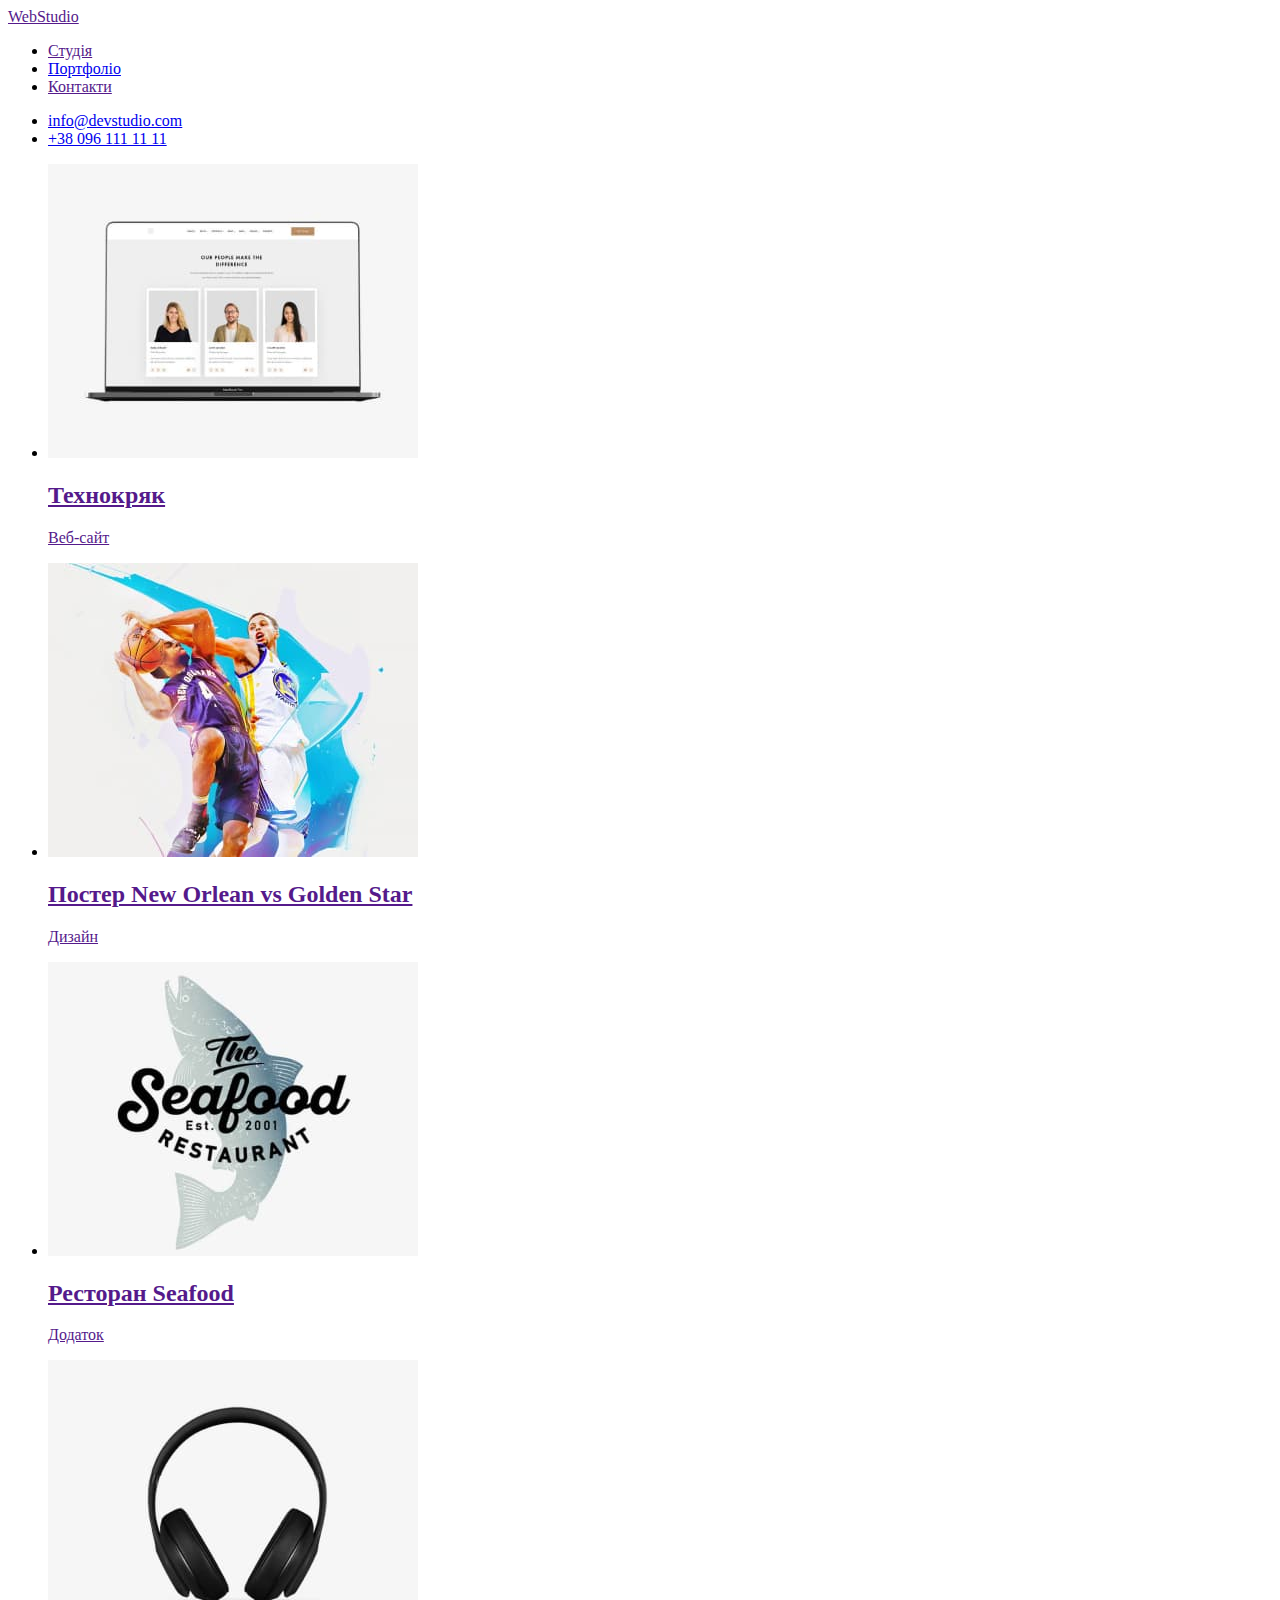
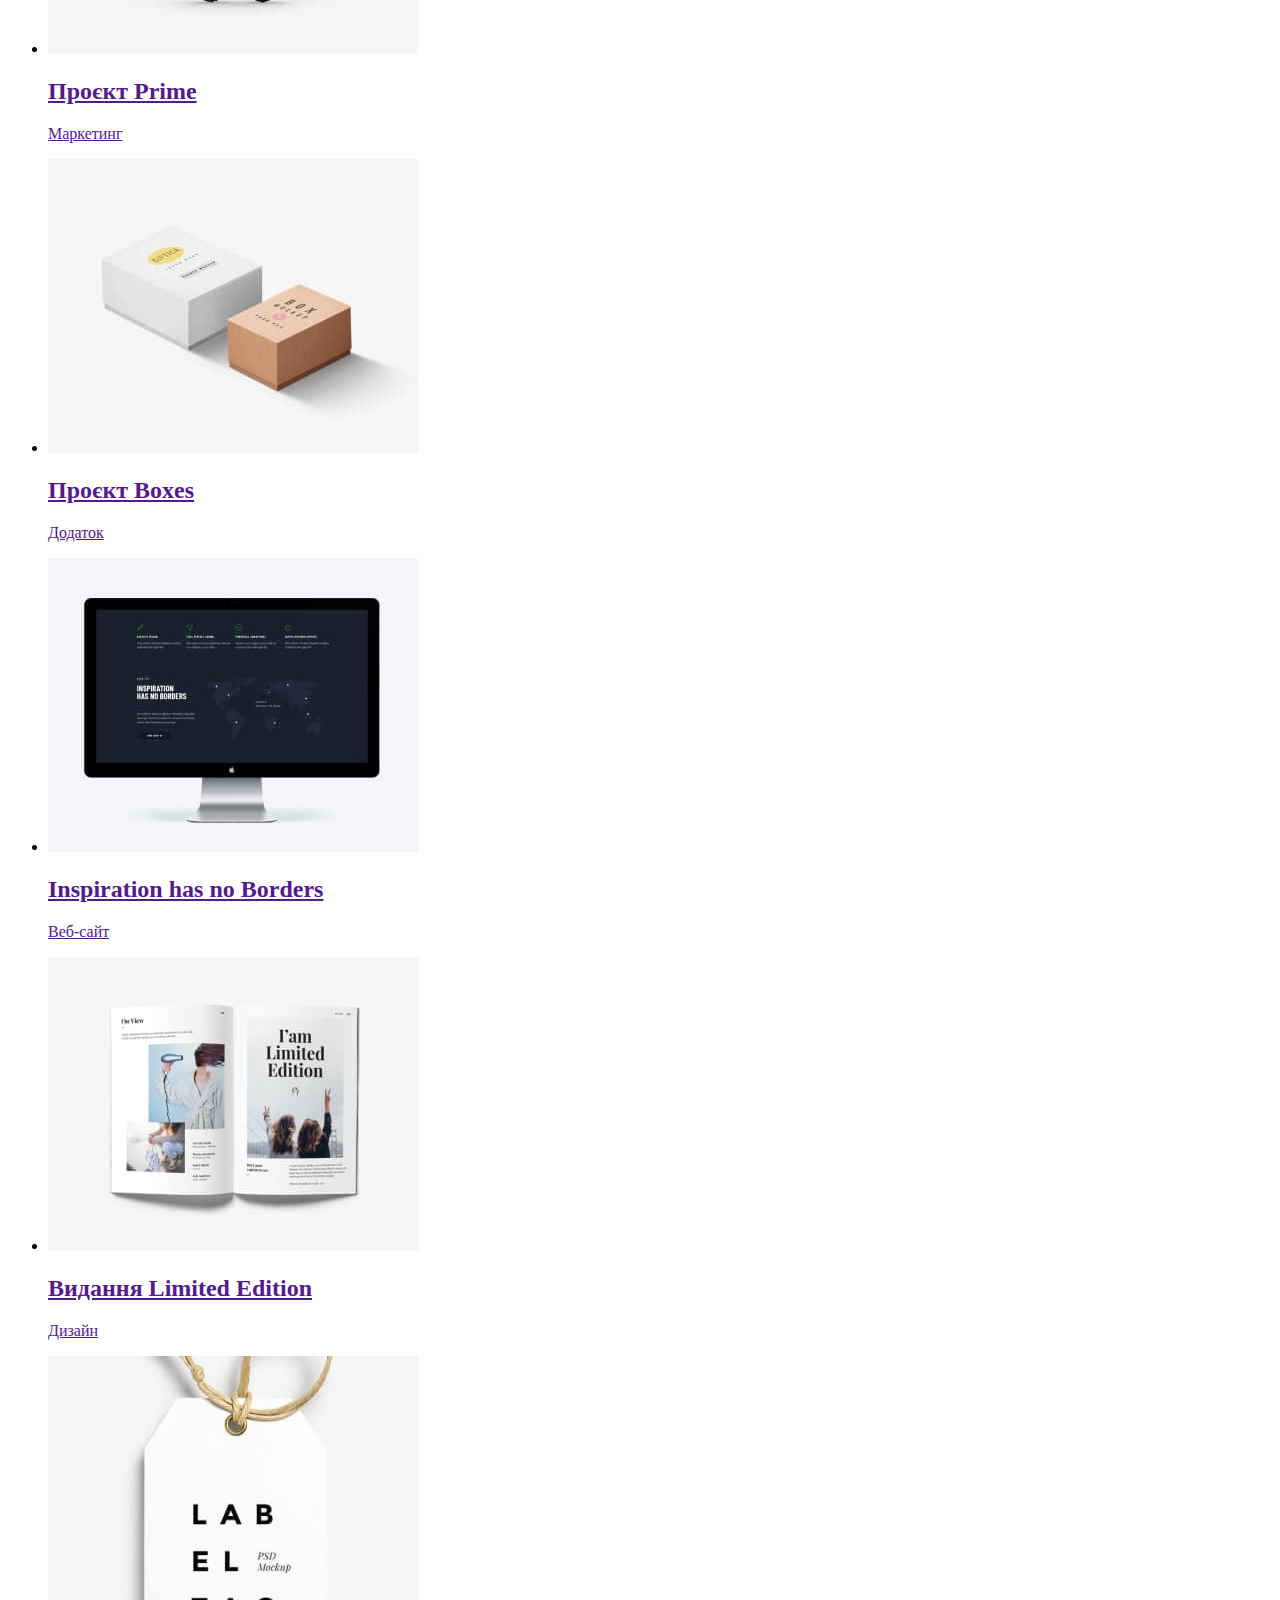
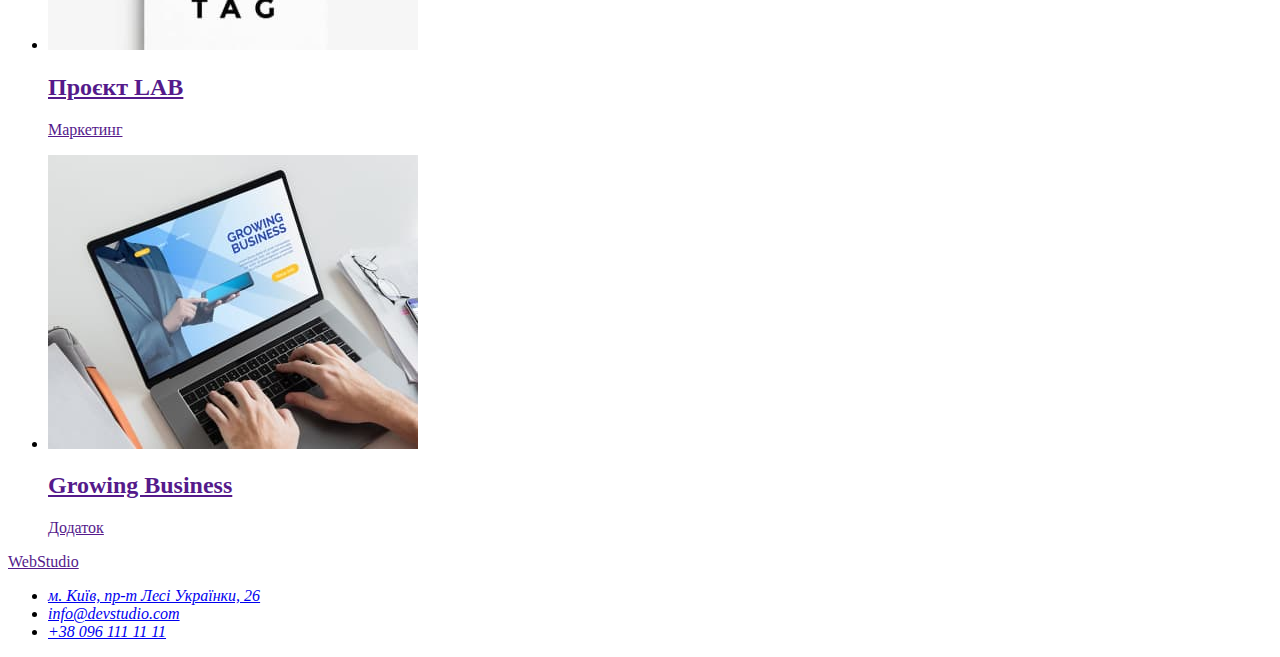
==== portfolio.html @ ef61e801 "adds portfolio page" ====
<!DOCTYPE html>
<html lang="uk">
<head>
    <meta charset="UTF-8">
    <meta http-equiv="X-UA-Compatible" content="IE=edge">
    <meta name="viewport" content="width=device-width, initial-scale=1.0">
    <title>Portfolio</title>
</head>
<body>
    <header>
        <nav>
            <a href="">WebStudio</a>
            <ul>
                <li><a href="">Студія</a></li>
                <li><a href="./portfolio.html">Портфоліо</a></li>
                <li><a href="">Контакти</a></li>
            </ul>
        </nav>
        <ul>
            <li><a href="mailto:info@devstudio.com">info@devstudio.com</a></li>
            <li><a href="tel:+380961111111">+38 096 111 11 11</a></li>
        </ul>
    </header>
    <main>
        <ul>
            <li>
                <a href="">
                    <img src="./images/img1.jpg" alt="екран комп'ютера з трьома представниками компанії та основними відомостями про них" width="370">
                    <h2>Технокряк</h2>
                    <p>Веб-сайт</p>
                </a>
            </li>
            <li>
                <a href="">
                    <img src="./images/img2.jpg" alt="зображення двох баскетболістів у стрибку в боротьбі за м'яч" width="370">
                    <h2>Постер New Orlean vs Golden Star</h2>
                    <p>Дизайн</p>
                </a>
            </li>
            <li>
                <a href="">
                    <img src="./images/img3.jpg" alt="сіра риба як логотип ресторану з назвою ресторану на ній" width="370">
                    <h2>Ресторан Seafood</h2>
                    <p>Додаток</p>
                </a>
            </li>
            <li>
                <a href="">
                    <img src="./images/img4.jpg" alt="великі навушники чорного кольору" width="370">
                    <h2>Проєкт Prime</h2>
                    <p>Маркетинг</p>
                </a>
            </li>
            <li>
                <a href="">
                    <img src="./images/img5.jpg" alt="біла і коричнева коробки лежать поруч" width="370">
                    <h2>Проєкт Boxes</h2>
                    <p>Додаток</p>
                </a>
            </li>
            <li>
                <a href="">
                    <img src="./images/img6.jpg" alt="комп'ютер з сторінкою сайту на екрані" width="370">
                    <h2>Inspiration has no Borders</h2>
                    <p>Веб-сайт</p>
                </a>
            </li>
            <li>
                <a href="">
                    <img src="./images/img7.jpg" alt="розворот журналу з зображеннями-прикладами дизайну" width="370">
                    <h2>Видання Limited Edition</h2>
                    <p>Дизайн</p>
                </a>
            </li>
            <li>
                <a href="">
                    <img src="./images/img8.jpg" alt="ярлик з логотипом компанії" width="370">
                    <h2>Проєкт LAB</h2>
                    <p>Маркетинг</p>
                </a>
            </li>
            <li>
                <a href="">
                    <img src="./images/img9.jpg" alt="руки на клавіатурі і сторінка з сійту компанії на екрані" width="370">
                    <h2>Growing Business</h2>
                    <p>Додаток</p>
                </a>
            </li>
        </ul>
    </main>
    <footer>
        <a href="">WebStudio</a>
        <address>
            <ul>
                <li>
                    <a
                        href="https://www.google.com/maps/d/u/0/viewer?mid=10uSM3H-mIU3GznYo2szRIEphczw&hl=en_US&ll=50.42732700000001%2C30.538092&z=17">м.
                        Київ, пр-т Лесі Українки, 26</a>
                </li>
                <li><a href="mailto:info@devstudio.com">info@devstudio.com</a></li>
                <li><a href="tel:+380961111111">+38 096 111 11 11</a></li>
            </ul>
        </address>
    </footer>
    
</body>
</html>
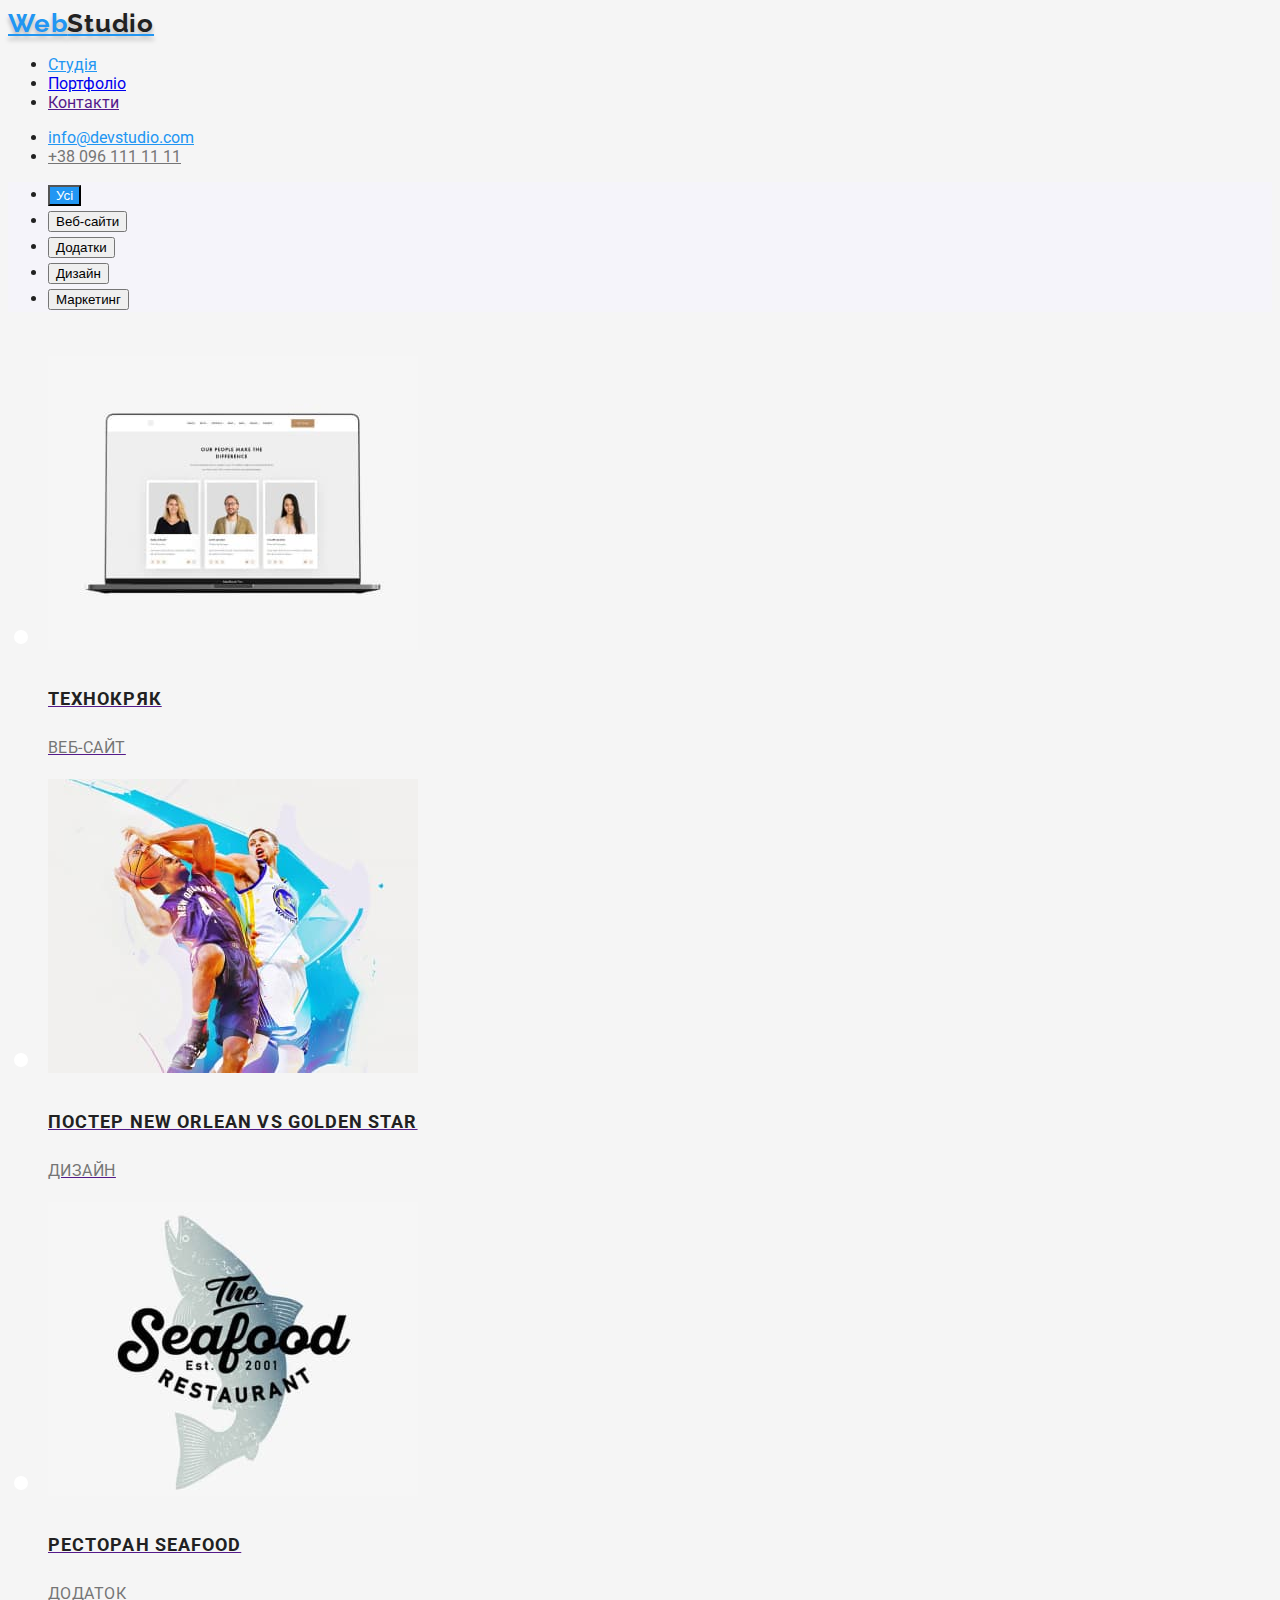
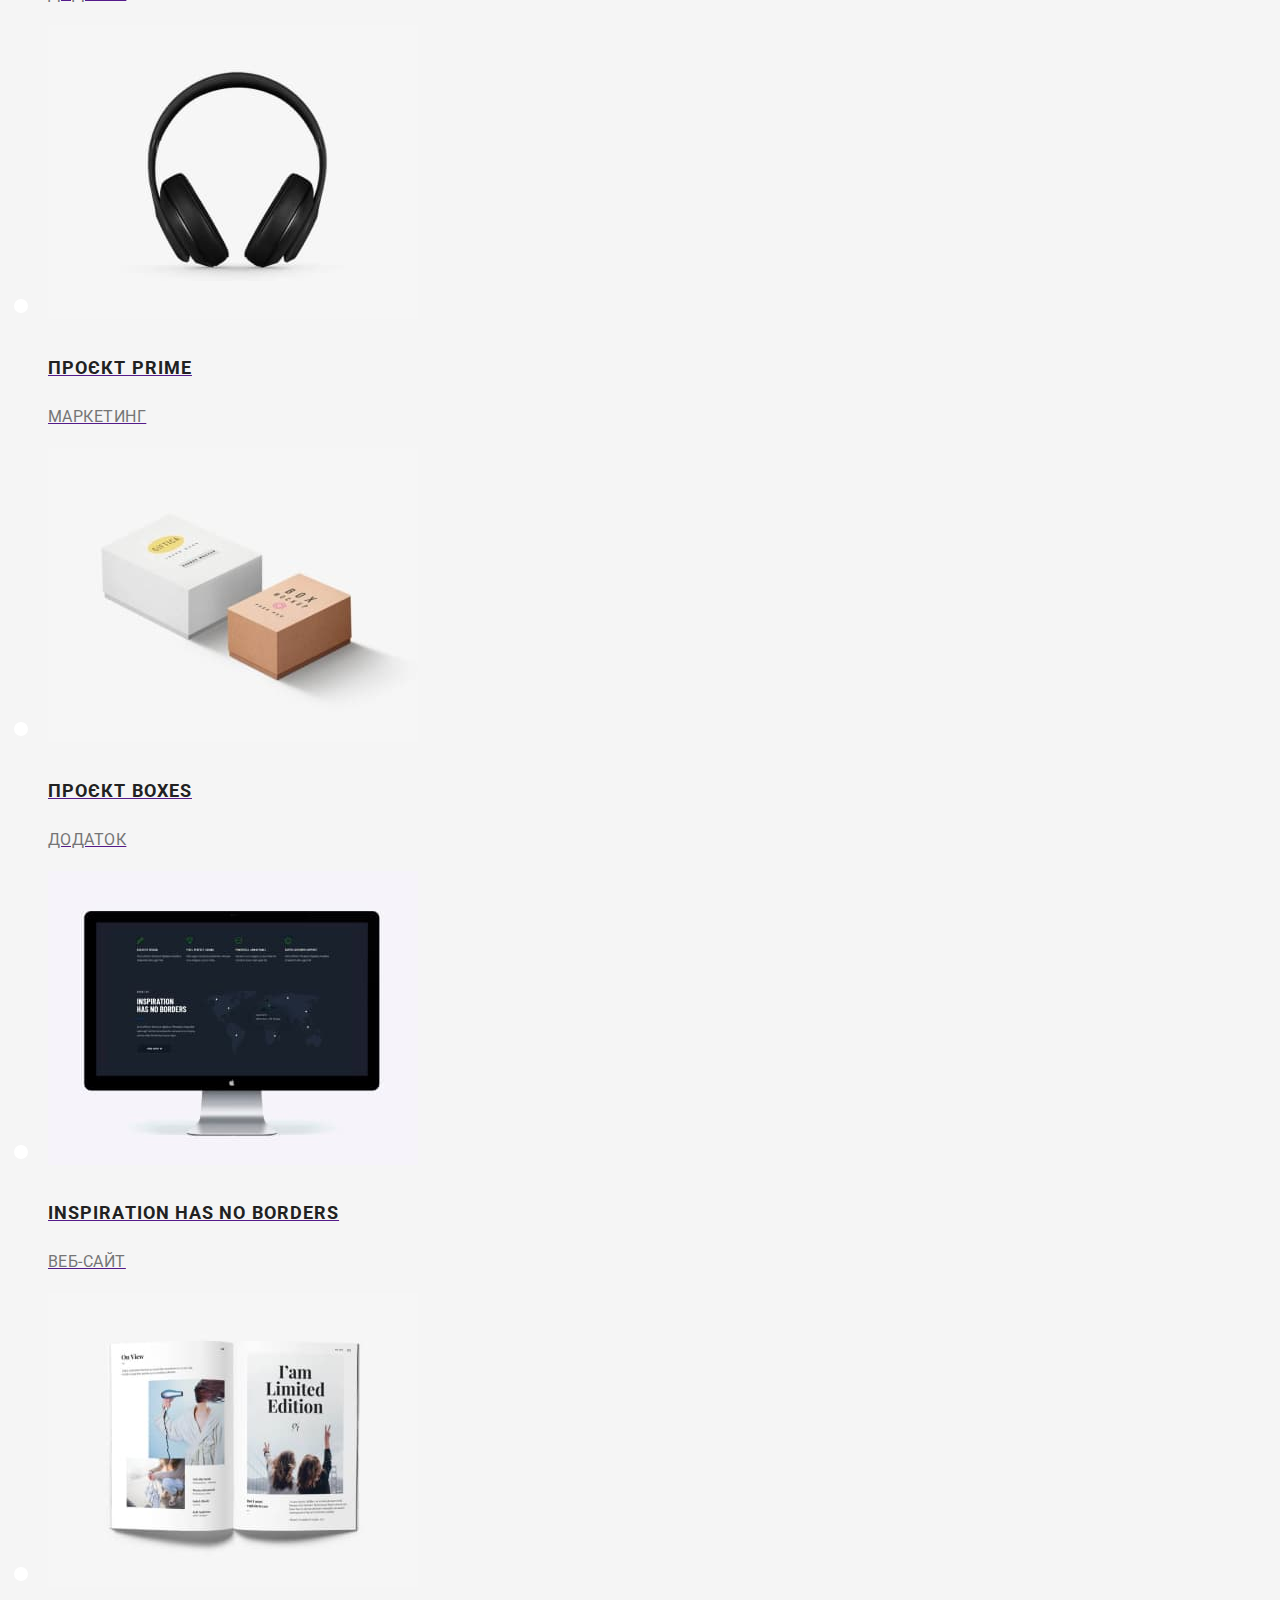
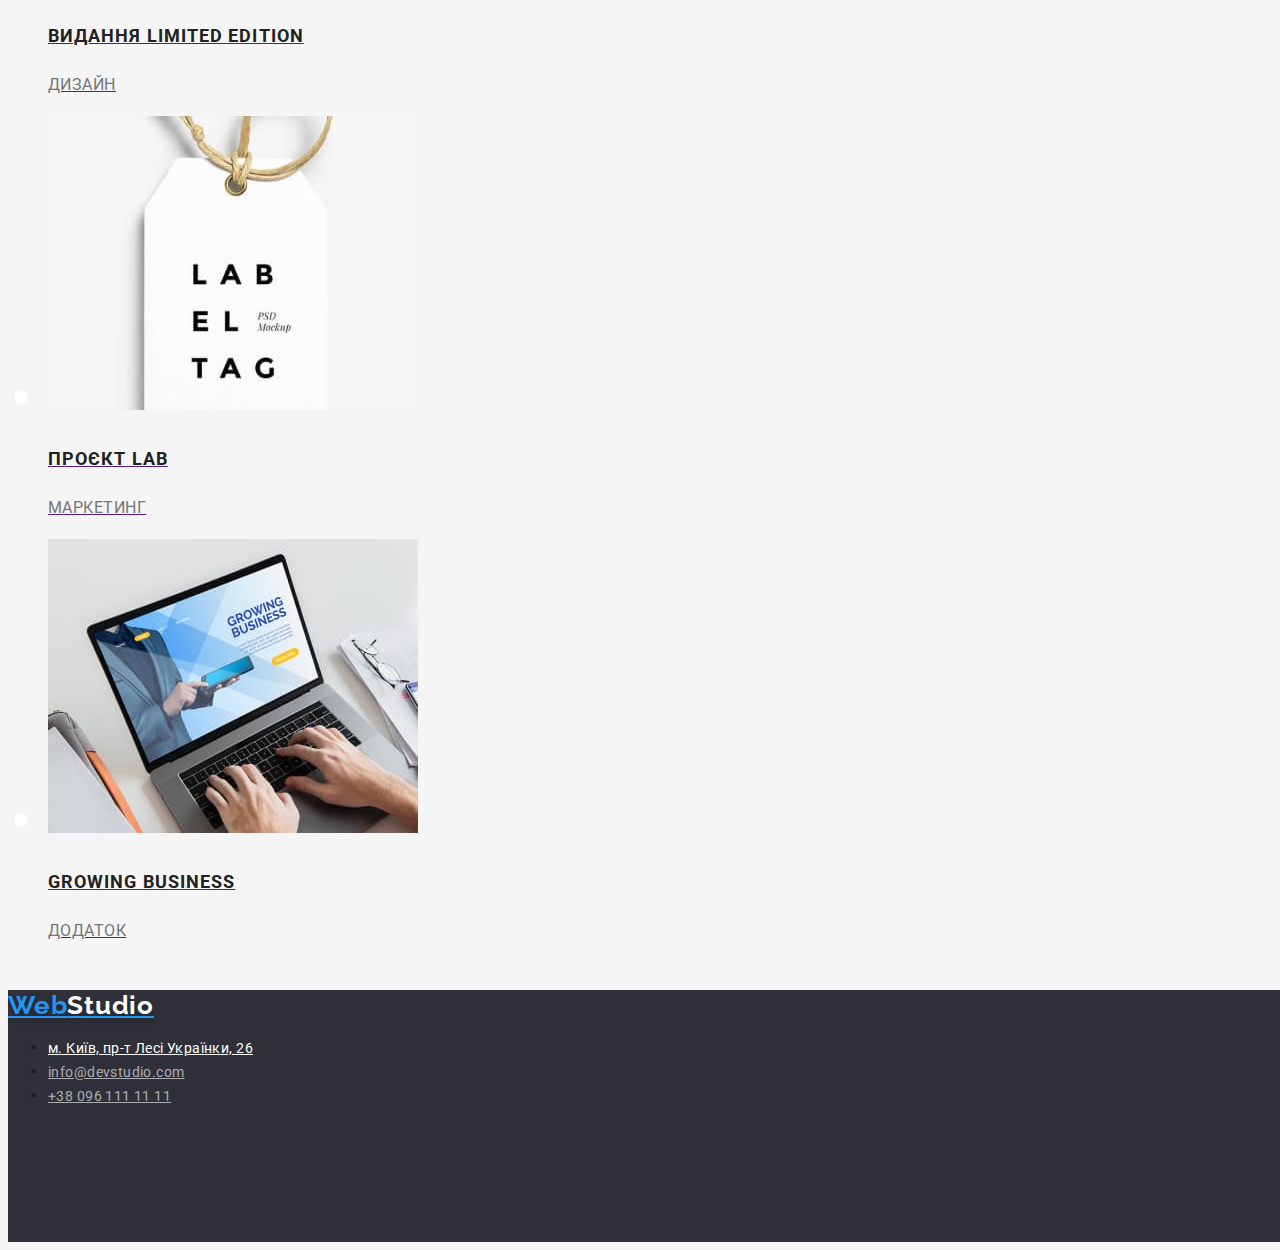
==== commit 94307807: "adds css" ====
--- a/portfolio.html
+++ b/portfolio.html
@@ -1,107 +1,144 @@
 <!DOCTYPE html>
 <html lang="uk">
-<head>
-    <meta charset="UTF-8">
-    <meta http-equiv="X-UA-Compatible" content="IE=edge">
-    <meta name="viewport" content="width=device-width, initial-scale=1.0">
+  <head>
+    <meta charset="UTF-8" />
+    <meta http-equiv="X-UA-Compatible" content="IE=edge" />
+    <meta name="viewport" content="width=device-width, initial-scale=1.0" />
+    <link rel="preconnect" href="https://fonts.googleapis.com" />
+    <link rel="preconnect" href="https://fonts.gstatic.com" crossorigin />
+    <link
+      href="https://fonts.googleapis.com/css2?family=Raleway:wght@700&family=Roboto:wght@400;500;700;900&display=swap"
+      rel="stylesheet"
+    />
     <title>Portfolio</title>
-</head>
-<body>
-    <header>
-        <nav>
-            <a href="">WebStudio</a>
-            <ul>
-                <li><a href="">Студія</a></li>
-                <li><a href="./portfolio.html">Портфоліо</a></li>
-                <li><a href="">Контакти</a></li>
-            </ul>
-        </nav>
-        <ul>
-            <li><a href="mailto:info@devstudio.com">info@devstudio.com</a></li>
-            <li><a href="tel:+380961111111">+38 096 111 11 11</a></li>
+    <link rel="stylesheet" href="./css/styles.css" />
+  </head>
+  <body class="portfolio-body">
+    <header class="page-header">
+      <nav>
+        <a href="" class="logo">Web<span class="studio">Studio</span></a>
+        <ul class="site-nav">
+          <li><a href="./index.html">Студія</a></li>
+          <li><a href="./portfolio.html">Портфоліо</a></li>
+          <li><a href="">Контакти</a></li>
         </ul>
+      </nav>
+      <ul class="auth-nav">
+        <li><a href="mailto:info@devstudio.com">info@devstudio.com</a></li>
+        <li><a href="tel:+380961111111">+38 096 111 11 11</a></li>
+      </ul>
     </header>
     <main>
+      <!--Фільтр з 5 кнопок-->
+      <ul class="filters">
+        <li><button type="button" class="filter-1">Усі</button></li>
+        <li><button type="button" class="filter-2">Веб-сайти</button></li>
+        <li><button type="button" class="filter-3">Додатки</button></li>
+        <li><button type="button" class="filter-4">Дизайн</button></li>
+        <li><button type="button" class="filter-5">Маркетинг</button></li>
+      </ul>
+      <!--Приклади робіт-->
+      <ul class="examples">
+        <li>
+          <a href="">
+            <img
+              src="./images/img1.jpg"
+              alt="екран комп'ютера з трьома представниками компанії та основними відомостями про них"
+              width="370"
+            />
+            <h2>Технокряк</h2>
+            <p>Веб-сайт</p>
+          </a>
+        </li>
+        <li>
+          <a href="">
+            <img
+              src="./images/img2.jpg"
+              alt="зображення двох баскетболістів у стрибку в боротьбі за м'яч"
+              width="370"
+            />
+            <h2>Постер New Orlean vs Golden Star</h2>
+            <p>Дизайн</p>
+          </a>
+        </li>
+        <li>
+          <a href="">
+            <img
+              src="./images/img3.jpg"
+              alt="сіра риба як логотип ресторану з назвою ресторану на ній"
+              width="370"
+            />
+            <h2>Ресторан Seafood</h2>
+            <p>Додаток</p>
+          </a>
+        </li>
+        <li>
+          <a href="">
+            <img src="./images/img4.jpg" alt="великі навушники чорного кольору" width="370" />
+            <h2>Проєкт Prime</h2>
+            <p>Маркетинг</p>
+          </a>
+        </li>
+        <li>
+          <a href="">
+            <img src="./images/img5.jpg" alt="біла і коричнева коробки лежать поруч" width="370" />
+            <h2>Проєкт Boxes</h2>
+            <p>Додаток</p>
+          </a>
+        </li>
+        <li>
+          <a href="">
+            <img src="./images/img6.jpg" alt="комп'ютер з сторінкою сайту на екрані" width="370" />
+            <h2>Inspiration has no Borders</h2>
+            <p>Веб-сайт</p>
+          </a>
+        </li>
+        <li>
+          <a href="">
+            <img
+              src="./images/img7.jpg"
+              alt="розворот журналу з зображеннями-прикладами дизайну"
+              width="370"
+            />
+            <h2>Видання Limited Edition</h2>
+            <p>Дизайн</p>
+          </a>
+        </li>
+        <li>
+          <a href="">
+            <img src="./images/img8.jpg" alt="ярлик з логотипом компанії" width="370" />
+            <h2>Проєкт LAB</h2>
+            <p>Маркетинг</p>
+          </a>
+        </li>
+        <li>
+          <a href="">
+            <img
+              src="./images/img9.jpg"
+              alt="руки на клавіатурі і сторінка з сійту компанії на екрані"
+              width="370"
+            />
+            <h2>Growing Business</h2>
+            <p>Додаток</p>
+          </a>
+        </li>
+      </ul>
+    </main>
+    <footer class="page-footer">
+      <a href="" class="logo">Web<span class="studio">Studio</span></a>
+      <address>
         <ul>
-            <li>
-                <a href="">
-                    <img src="./images/img1.jpg" alt="екран комп'ютера з трьома представниками компанії та основними відомостями про них" width="370">
-                    <h2>Технокряк</h2>
-                    <p>Веб-сайт</p>
-                </a>
-            </li>
-            <li>
-                <a href="">
-                    <img src="./images/img2.jpg" alt="зображення двох баскетболістів у стрибку в боротьбі за м'яч" width="370">
-                    <h2>Постер New Orlean vs Golden Star</h2>
-                    <p>Дизайн</p>
-                </a>
-            </li>
-            <li>
-                <a href="">
-                    <img src="./images/img3.jpg" alt="сіра риба як логотип ресторану з назвою ресторану на ній" width="370">
-                    <h2>Ресторан Seafood</h2>
-                    <p>Додаток</p>
-                </a>
-            </li>
-            <li>
-                <a href="">
-                    <img src="./images/img4.jpg" alt="великі навушники чорного кольору" width="370">
-                    <h2>Проєкт Prime</h2>
-                    <p>Маркетинг</p>
-                </a>
-            </li>
-            <li>
-                <a href="">
-                    <img src="./images/img5.jpg" alt="біла і коричнева коробки лежать поруч" width="370">
-                    <h2>Проєкт Boxes</h2>
-                    <p>Додаток</p>
-                </a>
-            </li>
-            <li>
-                <a href="">
-                    <img src="./images/img6.jpg" alt="комп'ютер з сторінкою сайту на екрані" width="370">
-                    <h2>Inspiration has no Borders</h2>
-                    <p>Веб-сайт</p>
-                </a>
-            </li>
-            <li>
-                <a href="">
-                    <img src="./images/img7.jpg" alt="розворот журналу з зображеннями-прикладами дизайну" width="370">
-                    <h2>Видання Limited Edition</h2>
-                    <p>Дизайн</p>
-                </a>
-            </li>
-            <li>
-                <a href="">
-                    <img src="./images/img8.jpg" alt="ярлик з логотипом компанії" width="370">
-                    <h2>Проєкт LAB</h2>
-                    <p>Маркетинг</p>
-                </a>
-            </li>
-            <li>
-                <a href="">
-                    <img src="./images/img9.jpg" alt="руки на клавіатурі і сторінка з сійту компанії на екрані" width="370">
-                    <h2>Growing Business</h2>
-                    <p>Додаток</p>
-                </a>
-            </li>
+          <li>
+            <a
+              href="https://www.google.com/maps/d/u/0/viewer?mid=10uSM3H-mIU3GznYo2szRIEphczw&hl=en_US&ll=50.42732700000001%2C30.538092&z=17"
+              class="place"
+              >м. Київ, пр-т Лесі Українки, 26</a
+            >
+          </li>
+          <li><a href="mailto:info@devstudio.com" class="email">info@devstudio.com</a></li>
+          <li><a href="tel:+380961111111" class="phone">+38 096 111 11 11</a></li>
         </ul>
-    </main>
-    <footer>
-        <a href="">WebStudio</a>
-        <address>
-            <ul>
-                <li>
-                    <a
-                        href="https://www.google.com/maps/d/u/0/viewer?mid=10uSM3H-mIU3GznYo2szRIEphczw&hl=en_US&ll=50.42732700000001%2C30.538092&z=17">м.
-                        Київ, пр-т Лесі Українки, 26</a>
-                </li>
-                <li><a href="mailto:info@devstudio.com">info@devstudio.com</a></li>
-                <li><a href="tel:+380961111111">+38 096 111 11 11</a></li>
-            </ul>
-        </address>
+      </address>
     </footer>
-    
-</body>
-</html>+  </body>
+</html>
--- a/css/styles.css
+++ b/css/styles.css
@@ -0,0 +1,167 @@
+body {
+    font-family: Roboto;
+    color:#212121;
+    background-color: #F5F5F5;
+}
+.logo {
+        width: 145px;
+        height: 31px;
+        left: 215px;
+        top: 24px;
+        font-family: 'Raleway';
+        font-style: normal;
+        font-weight: 700;
+        font-size: 26px;
+        line-height: 31px;
+        letter-spacing: 0.03em;
+        color: #2196F3;
+        text-shadow: 0px 4px 4px rgba(0, 0, 0, 0.25);
+}
+.page-header .studio {
+    color: #212121;
+}
+.page-footer .studio {
+    color: #FFFFFF;
+}
+.site-nav [href="./index.html"] {
+    color: #2196F3;
+}
+.auth-nav [href="mailto:info@devstudio.com"] {
+        color: #2196F3;
+}
+.auth-nav [href="tel:+380961111111"] {
+    color: #757575;
+}
+main {
+        font-style: normal;
+        font-weight: 900;
+        font-size: 44px;
+        line-height: 1.36;
+        letter-spacing: 0.06em;
+        text-transform: uppercase;
+        color: #FFFFFF;      
+}
+.order-button {
+        width: 216px;
+        height: 50px;
+        background-color: #2196F3;
+        color: #ffffff;
+}
+.main-background {
+        background: #2F303A;
+}
+.advantages h3 {
+    font-style: normal;
+    font-weight: 700;
+    font-size: 14px;
+    line-height: 1.14;
+    letter-spacing: 0.03em;
+    text-transform: uppercase;
+    color: #212121;
+}
+.advantages p {
+        font-style: normal;
+        font-weight: 400;
+        font-size: 14px;
+        line-height: 2;
+        letter-spacing: 0.03em;
+        color: #757575;
+}
+.examples h2 {
+        font-style: normal;
+        font-weight: 700;
+        font-size: 36px;
+        line-height: 1.17;
+        letter-spacing: 0.03em;
+        color: #212121;
+}
+.staff h2 {
+        font-style: normal;
+        font-weight: 700;
+        font-size: 36px;
+        line-height: 1.17;
+        text-align: center;
+        letter-spacing: 0.03em;
+        color: #212121;
+}
+.staff h3 {
+        font-style: normal;
+        font-weight: 500;
+        font-size: 16px;
+        line-height: 1.19;
+        letter-spacing: 0.03em;
+        color: #212121;
+}
+.staff p {
+        font-style: normal;
+        font-weight: 400;
+        font-size: 16px;
+        line-height: 1.19;
+        letter-spacing: 0.03em;
+        color: #757575;
+}
+.page-footer .place {
+            font-style: normal;
+            font-weight: 400;
+            font-size: 14px;
+            line-height: 1.71;
+            letter-spacing: 0.03em;
+            color: #FFFFFF;
+}
+.page-footer .email {
+        font-style: normal;
+        font-weight: 400;
+        font-size: 14px;
+        line-height: 1.71;
+        letter-spacing: 0.03em;
+        color: rgba(255, 255, 255, 0.6);
+}
+.page-footer .phone {
+        font-style: normal;
+        font-weight: 400;
+        font-size: 14px;
+        line-height: 1.71;
+        letter-spacing: 0.03em;
+        color: rgba(255, 255, 255, 0.6);
+}
+footer {
+        width: 1600px;
+        height: 252px;
+        left: 0px;
+        top: 2094px;
+        background-color: #2F303A;
+}
+.filters {
+        font-style: normal;
+        font-weight: 500;
+        font-size: 16px;
+        line-height: 1.63;
+        letter-spacing: 0.03em;
+        color: #212121;
+        background-color: #F5F4FA
+}
+.filter-1 {
+    color: #FFFFFF;
+    background-color: #2196F3;
+}
+.portfolio-body {
+    background-color: #F5F5F5;
+}
+.examples h2 {
+        font-style: normal;
+        font-weight: 700;
+        font-size: 18px;
+        line-height: 2;
+        letter-spacing: 0.06em;
+        color: #212121;
+}
+.examples p {
+font-family: 'Roboto';
+    font-style: normal;
+    font-weight: 400;
+    font-size: 16px;
+    line-height: 1.88;
+    letter-spacing: 0.03em;
+    color: #757575;
+}
+
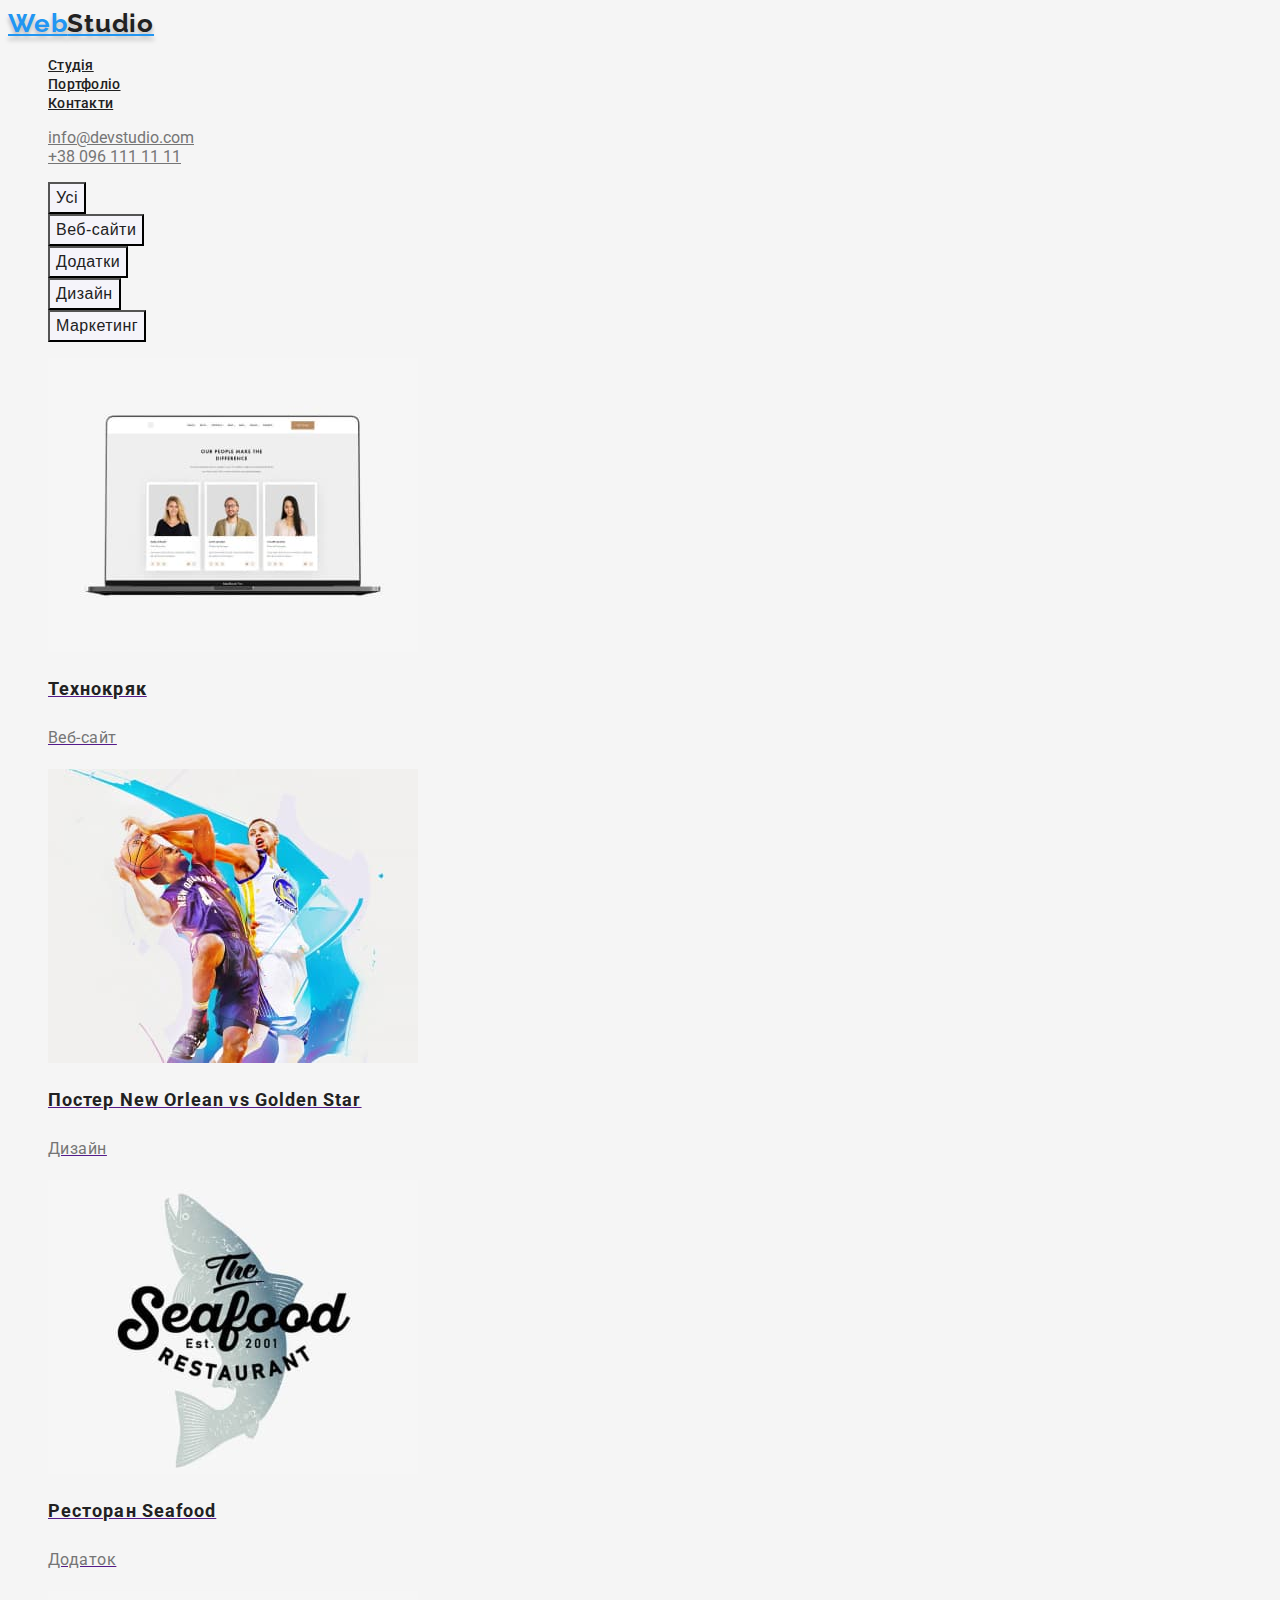
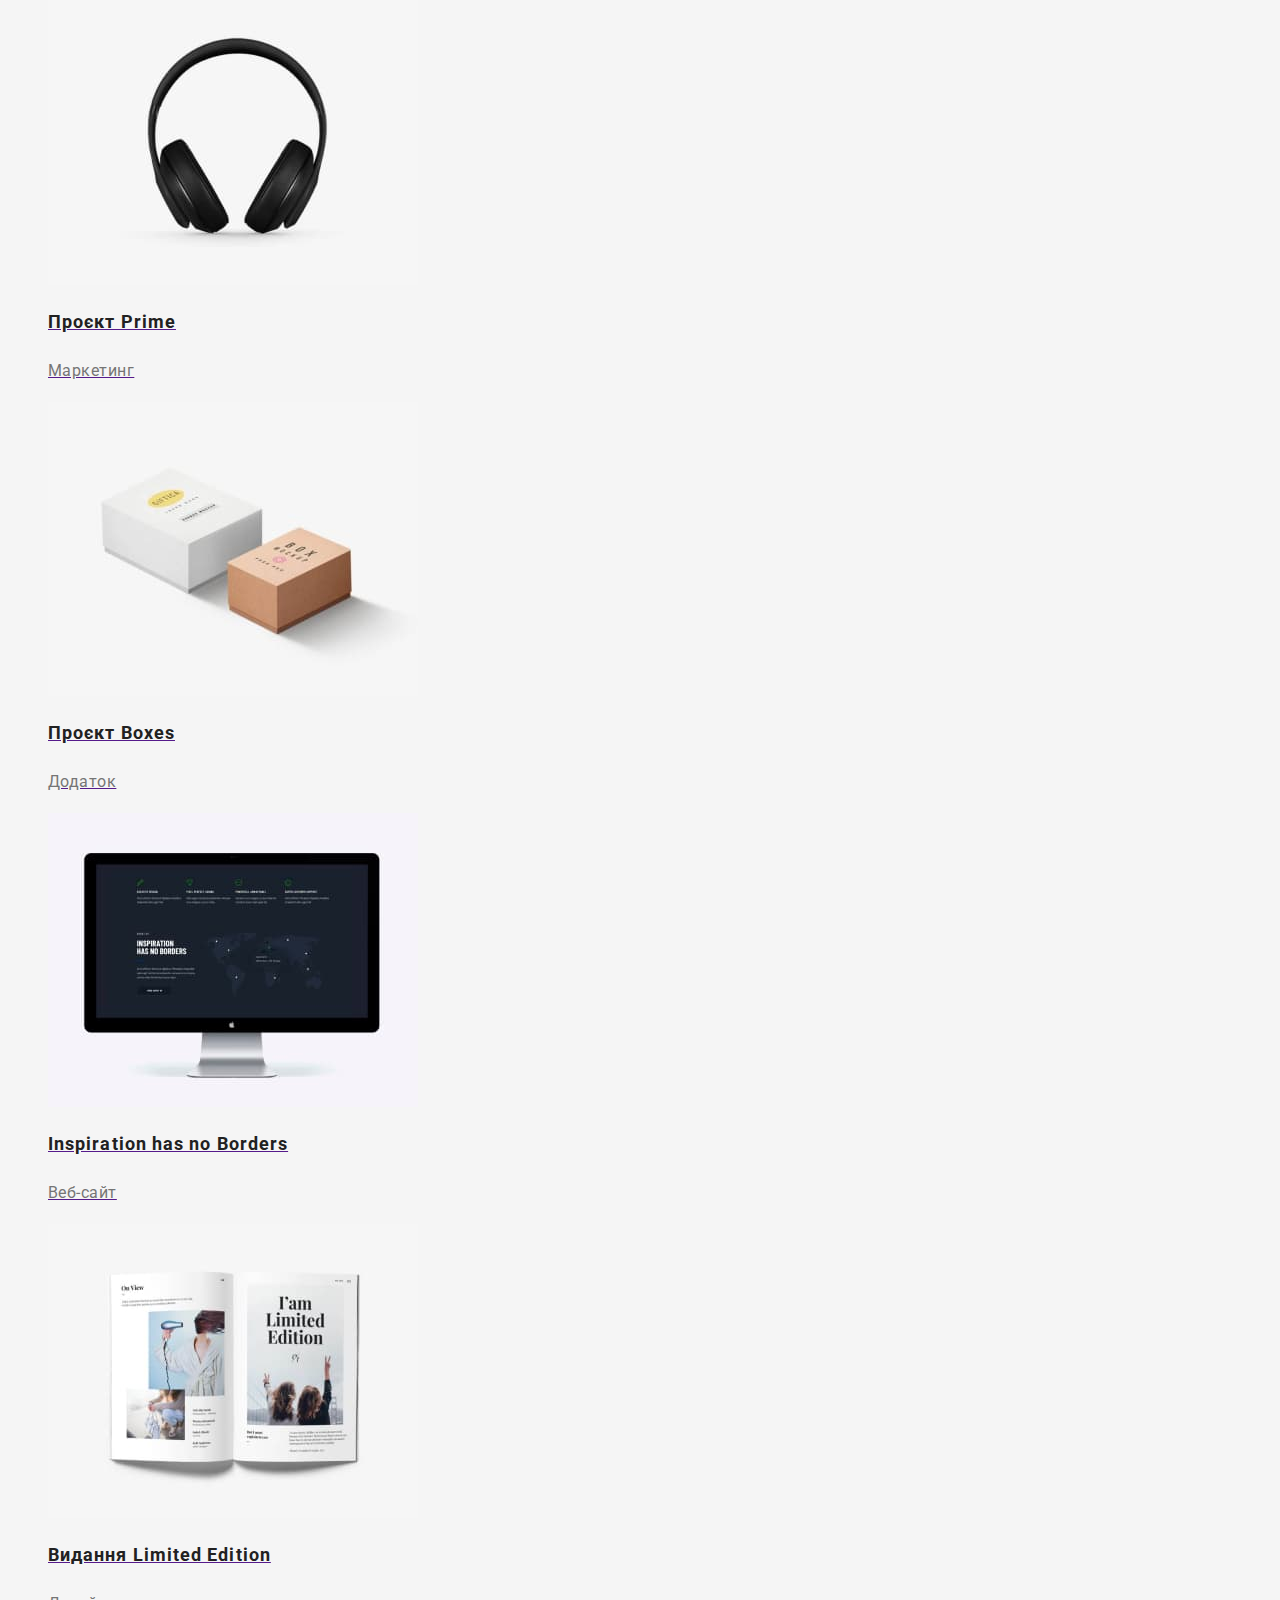
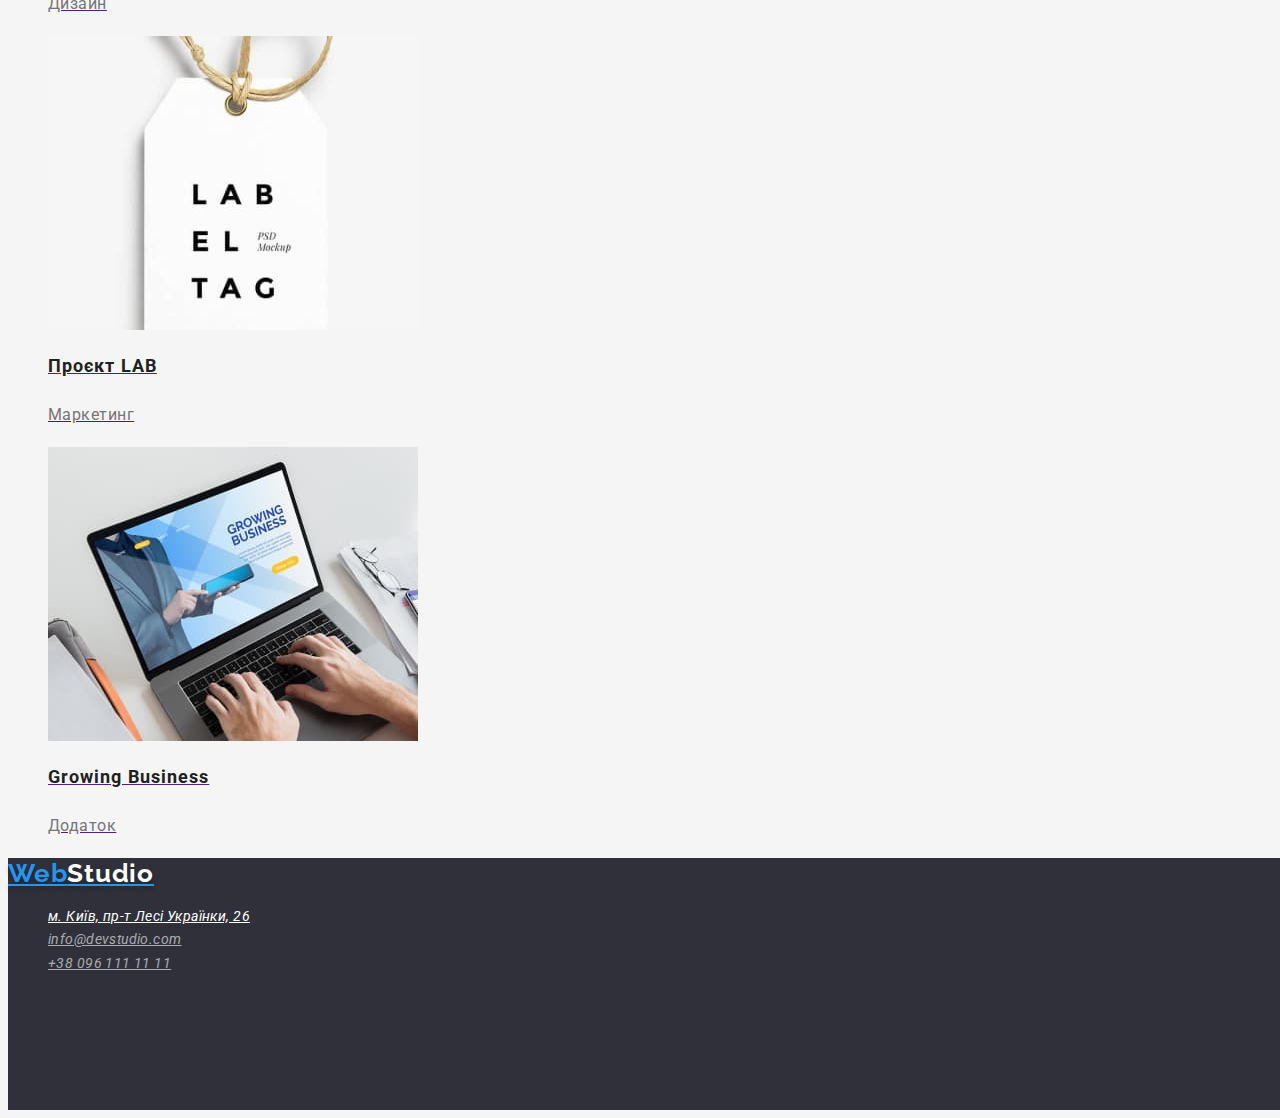
==== commit 5faf98e0: "updates" ====
--- a/portfolio.html
+++ b/portfolio.html
@@ -18,28 +18,30 @@
       <nav>
         <a href="" class="logo">Web<span class="studio">Studio</span></a>
         <ul class="site-nav">
-          <li><a href="./index.html">Студія</a></li>
-          <li><a href="./portfolio.html">Портфоліо</a></li>
-          <li><a href="">Контакти</a></li>
+          <li class="list"><a href="./index.html" class="link">Студія</a></li>
+          <li class="list"><a href="./portfolio.html" class="link">Портфоліо</a></li>
+          <li class="list"><a href="./" class="link">Контакти</a></li>
         </ul>
       </nav>
-      <ul class="auth-nav">
-        <li><a href="mailto:info@devstudio.com">info@devstudio.com</a></li>
-        <li><a href="tel:+380961111111">+38 096 111 11 11</a></li>
+      <ul>
+        <li class="list">
+          <a href="mailto:info@devstudio.com" class="auth-nav">info@devstudio.com</a>
+        </li>
+        <li class="list"><a href="tel:+380961111111" class="auth-nav">+38 096 111 11 11</a></li>
       </ul>
     </header>
     <main>
       <!--Фільтр з 5 кнопок-->
       <ul class="filters">
-        <li><button type="button" class="filter-1">Усі</button></li>
-        <li><button type="button" class="filter-2">Веб-сайти</button></li>
-        <li><button type="button" class="filter-3">Додатки</button></li>
-        <li><button type="button" class="filter-4">Дизайн</button></li>
-        <li><button type="button" class="filter-5">Маркетинг</button></li>
+        <li class="list"><button type="button" class="filter">Усі</button></li>
+        <li class="list"><button type="button" class="filter">Веб-сайти</button></li>
+        <li class="list"><button type="button" class="filter">Додатки</button></li>
+        <li class="list"><button type="button" class="filter">Дизайн</button></li>
+        <li class="list"><button type="button" class="filter">Маркетинг</button></li>
       </ul>
       <!--Приклади робіт-->
       <ul class="examples">
-        <li>
+        <li class="list">
           <a href="">
             <img
               src="./images/img1.jpg"
@@ -50,7 +52,7 @@
             <p>Веб-сайт</p>
           </a>
         </li>
-        <li>
+        <li class="list">
           <a href="">
             <img
               src="./images/img2.jpg"
@@ -61,7 +63,7 @@
             <p>Дизайн</p>
           </a>
         </li>
-        <li>
+        <li class="list">
           <a href="">
             <img
               src="./images/img3.jpg"
@@ -72,28 +74,28 @@
             <p>Додаток</p>
           </a>
         </li>
-        <li>
+        <li class="list">
           <a href="">
             <img src="./images/img4.jpg" alt="великі навушники чорного кольору" width="370" />
             <h2>Проєкт Prime</h2>
             <p>Маркетинг</p>
           </a>
         </li>
-        <li>
+        <li class="list">
           <a href="">
             <img src="./images/img5.jpg" alt="біла і коричнева коробки лежать поруч" width="370" />
             <h2>Проєкт Boxes</h2>
             <p>Додаток</p>
           </a>
         </li>
-        <li>
+        <li class="list">
           <a href="">
             <img src="./images/img6.jpg" alt="комп'ютер з сторінкою сайту на екрані" width="370" />
             <h2>Inspiration has no Borders</h2>
             <p>Веб-сайт</p>
           </a>
         </li>
-        <li>
+        <li class="list">
           <a href="">
             <img
               src="./images/img7.jpg"
@@ -104,14 +106,14 @@
             <p>Дизайн</p>
           </a>
         </li>
-        <li>
+        <li class="list">
           <a href="">
             <img src="./images/img8.jpg" alt="ярлик з логотипом компанії" width="370" />
             <h2>Проєкт LAB</h2>
             <p>Маркетинг</p>
           </a>
         </li>
-        <li>
+        <li class="list">
           <a href="">
             <img
               src="./images/img9.jpg"
@@ -125,18 +127,20 @@
       </ul>
     </main>
     <footer class="page-footer">
-      <a href="" class="logo">Web<span class="studio">Studio</span></a>
-      <address>
+      <a href="./" class="logo">Web<span class="studio">Studio</span></a>
+      <address class="address">
         <ul>
-          <li>
+          <li class="list">
             <a
               href="https://www.google.com/maps/d/u/0/viewer?mid=10uSM3H-mIU3GznYo2szRIEphczw&hl=en_US&ll=50.42732700000001%2C30.538092&z=17"
               class="place"
               >м. Київ, пр-т Лесі Українки, 26</a
             >
           </li>
-          <li><a href="mailto:info@devstudio.com" class="email">info@devstudio.com</a></li>
-          <li><a href="tel:+380961111111" class="phone">+38 096 111 11 11</a></li>
+          <li class="list">
+            <a href="mailto:info@devstudio.com" class="email">info@devstudio.com</a>
+          </li>
+          <li class="list"><a href="tel:+380961111111" class="phone">+38 096 111 11 11</a></li>
         </ul>
       </address>
     </footer>
--- a/css/styles.css
+++ b/css/styles.css
@@ -1,8 +1,19 @@
+:root {
+        --primary-text-color:#212121;
+        --background-color:#F5F5F5;
+        --aditional-color: #ffffff;
+        --accent-text-color:#757575;
+        --button-active-color:#2196F3;
+}
 body {
-    font-family: Roboto;
-    color:#212121;
-    background-color: #F5F5F5;
+    font-family: Roboto,sans-serif;
+    font-style: normal;
+        font-weight: 400;
+    color:var(--primary-text-color);
+    background-color: var(--background-color);
 }
+
+/*Навігація*/
 .logo {
         width: 145px;
         height: 31px;
@@ -14,154 +25,151 @@
         font-size: 26px;
         line-height: 31px;
         letter-spacing: 0.03em;
-        color: #2196F3;
+        color: var(--button-active-color);
         text-shadow: 0px 4px 4px rgba(0, 0, 0, 0.25);
 }
+.logo:hover {
+color: var(--button-active-color);
+}
 .page-header .studio {
-    color: #212121;
+    color: var(--primary-text-color);
 }
-.page-footer .studio {
-    color: #FFFFFF;
+.site-nav .link {
+                font-weight: 500;
+                font-size: 14px;
+                line-height: 1.14;
+                letter-spacing: 0.02em;
+                color: var(--primary-text-color);
 }
-.site-nav [href="./index.html"] {
-    color: #2196F3;
+.site-nav .link:hover,
+.site-nav .link:focus {
+    color: var(--button-active-color);
 }
-.auth-nav [href="mailto:info@devstudio.com"] {
-        color: #2196F3;
+.site-nav .link .current {
+        color: var(--button-active-color);
 }
-.auth-nav [href="tel:+380961111111"] {
-    color: #757575;
+/*Контакти*/
+.auth-nav {
+    color: var(--accent-text-color);
 }
-main {
-        font-style: normal;
-        font-weight: 900;
-        font-size: 44px;
-        line-height: 1.36;
-        letter-spacing: 0.06em;
-        text-transform: uppercase;
-        color: #FFFFFF;      
+.auth-nav:hover,
+.auth-nav:focus {
+        color:var(--button-active-color);
+}
+/*Головна сторінка*/
+.main-title {
+                font-weight: 900;
+                font-size: 44px;
+                line-height: 1.36;
+                text-align: center;
+                letter-spacing: 0.06em;
+                text-transform: uppercase;
+                color: var(--aditional-color);
+                border: 1px solid #000000;
 }
 .order-button {
-        width: 216px;
-        height: 50px;
-        background-color: #2196F3;
-        color: #ffffff;
+        background-color: var(--button-active-color);
+        color: var(--aditional-color);
+        cursor: pointer;
+}
+.order-button:hover,
+.order-button:active,
+.order-button:focus {
+        background-color: var(--accent-text-color);
+        color: var(--aditional-color);
 }
 .main-background {
-        background: #2F303A;
+                background: #2F303A;
 }
-.advantages h3 {
-    font-style: normal;
-    font-weight: 700;
-    font-size: 14px;
-    line-height: 1.14;
-    letter-spacing: 0.03em;
-    text-transform: uppercase;
-    color: #212121;
+.section-title {
+                font-weight: 700;
+                font-size: 36px;
+                line-height: 1.17;
+                text-align: center;
+                letter-spacing: 0.03em;
+                color: var(--primary-text-color);
 }
-.advantages p {
-        font-style: normal;
-        font-weight: 400;
+.section-subtitle {
+        font-weight: 700;
         font-size: 14px;
-        line-height: 2;
+        line-height: 1.14;
         letter-spacing: 0.03em;
-        color: #757575;
+        text-transform: uppercase;
+        color: var(--primary-text-color);
 }
-.examples h2 {
-        font-style: normal;
-        font-weight: 700;
-        font-size: 36px;
-        line-height: 1.17;
-        letter-spacing: 0.03em;
-        color: #212121;
+.section-text {
+                font-size: 14px;
+                line-height: 1.71;
+                letter-spacing: 0.03em;
+                color: var(--accent-text-color);
 }
-.staff h2 {
-        font-style: normal;
-        font-weight: 700;
-        font-size: 36px;
-        line-height: 1.17;
-        text-align: center;
-        letter-spacing: 0.03em;
-        color: #212121;
+/*Footer*/
+.page-footer .studio {
+        color: var(--aditional-color);
 }
-.staff h3 {
-        font-style: normal;
-        font-weight: 500;
-        font-size: 16px;
-        line-height: 1.19;
-        letter-spacing: 0.03em;
-        color: #212121;
-}
-.staff p {
-        font-style: normal;
-        font-weight: 400;
-        font-size: 16px;
-        line-height: 1.19;
-        letter-spacing: 0.03em;
-        color: #757575;
-}
-.page-footer .place {
-            font-style: normal;
-            font-weight: 400;
+.place {
             font-size: 14px;
             line-height: 1.71;
             letter-spacing: 0.03em;
-            color: #FFFFFF;
+            color: var(--aditional-color);
 }
-.page-footer .email {
-        font-style: normal;
-        font-weight: 400;
+ .email {
         font-size: 14px;
         line-height: 1.71;
         letter-spacing: 0.03em;
         color: rgba(255, 255, 255, 0.6);
 }
-.page-footer .phone {
-        font-style: normal;
-        font-weight: 400;
+.phone {
         font-size: 14px;
         line-height: 1.71;
         letter-spacing: 0.03em;
         color: rgba(255, 255, 255, 0.6);
 }
-footer {
+.page-footer {
+        background-color: #2F303A;
         width: 1600px;
         height: 252px;
         left: 0px;
-        top: 2094px;
-        background-color: #2F303A;
+        top: 2094px;     
 }
-.filters {
-        font-style: normal;
+.address a:focus,
+.address a:hover {
+  color: var(--button-active-color);
+}
+/*Portfolio*/
+.filter {
         font-weight: 500;
         font-size: 16px;
         line-height: 1.63;
         letter-spacing: 0.03em;
-        color: #212121;
+        color: var(--primary-text-color);
         background-color: #F5F4FA
 }
-.filter-1 {
-    color: #FFFFFF;
-    background-color: #2196F3;
+.list {
+        list-style: none;
+}
+.filter:hover,
+.filter:focus {
+    color: var(--aditional-color);
+    background-color: var(--button-active-color);
+}
+.button {
+        cursor: pointer;
 }
 .portfolio-body {
-    background-color: #F5F5F5;
+    background-color: var(--background-color);
 }
 .examples h2 {
-        font-style: normal;
         font-weight: 700;
         font-size: 18px;
         line-height: 2;
         letter-spacing: 0.06em;
-        color: #212121;
+        color: var(--primary-text-color);
 }
 .examples p {
-font-family: 'Roboto';
-    font-style: normal;
-    font-weight: 400;
     font-size: 16px;
     line-height: 1.88;
     letter-spacing: 0.03em;
-    color: #757575;
+    color: var(--accent-text-color);
 }
 
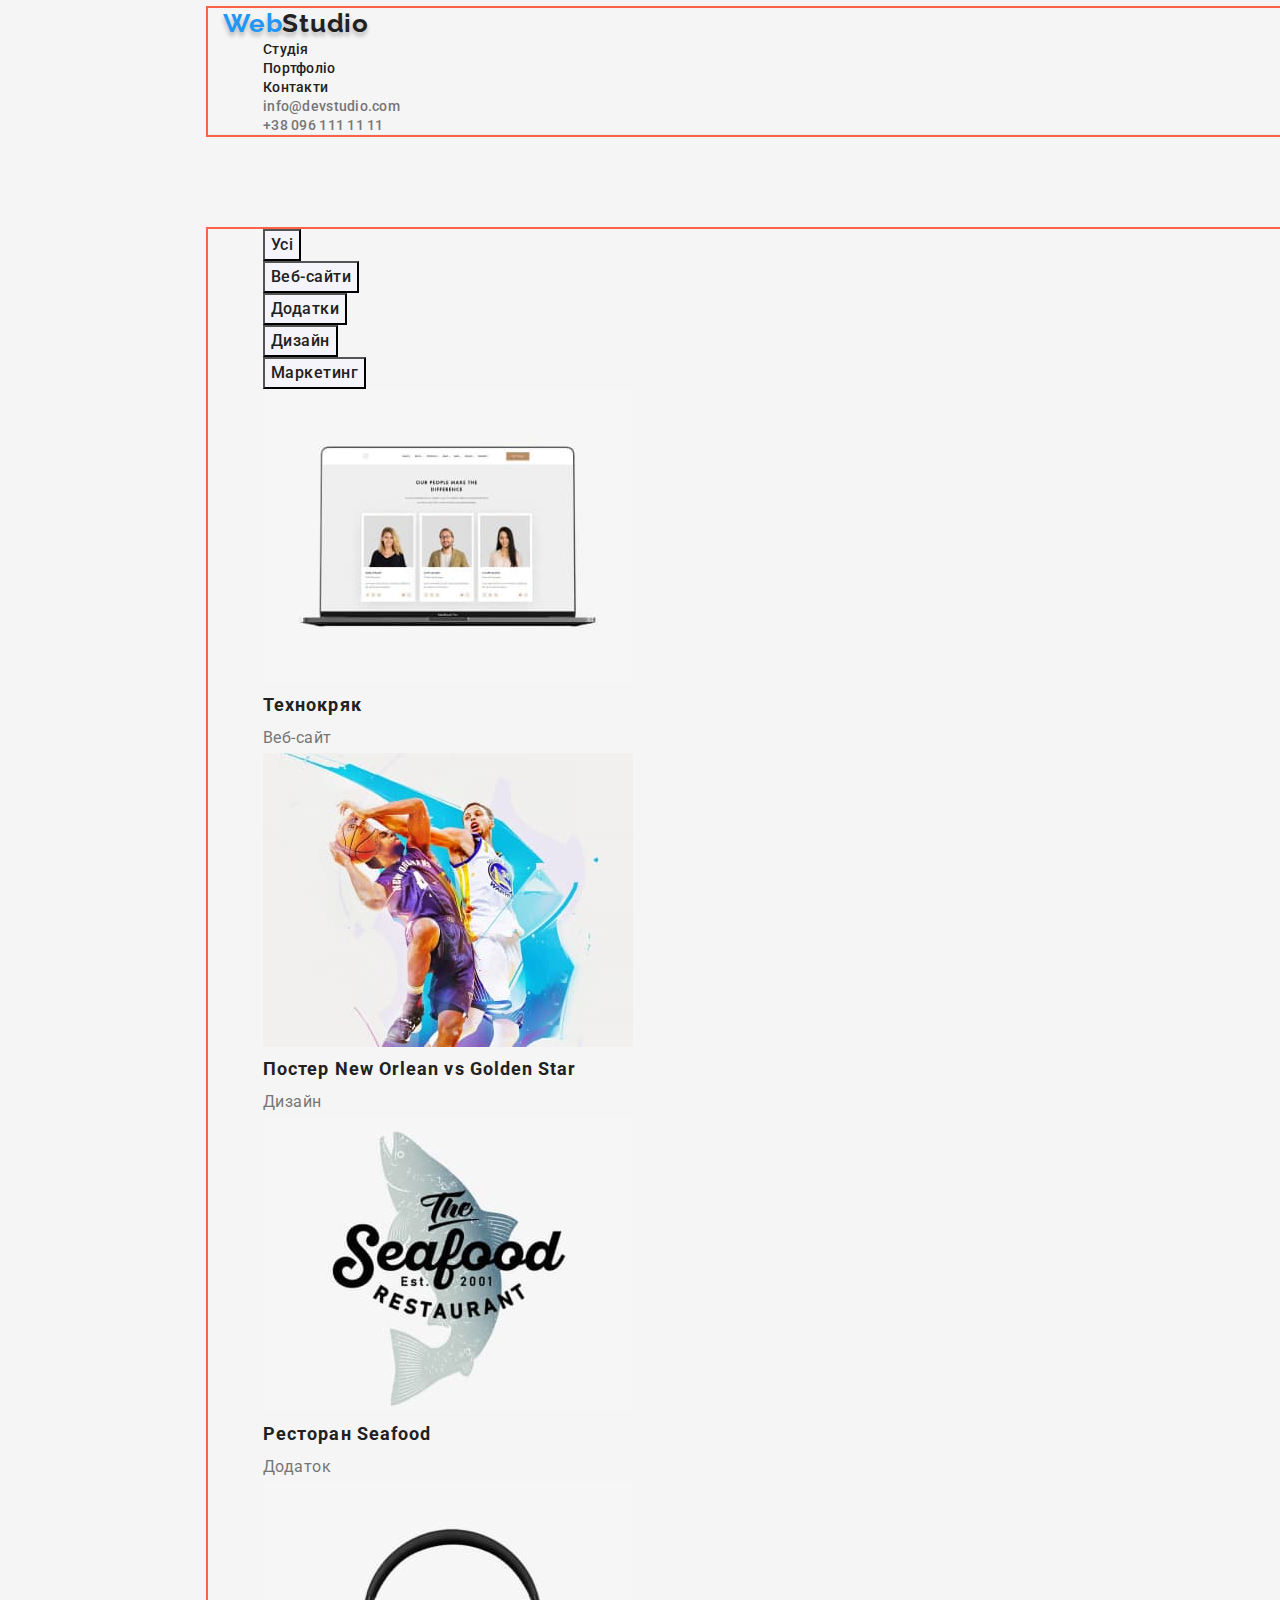
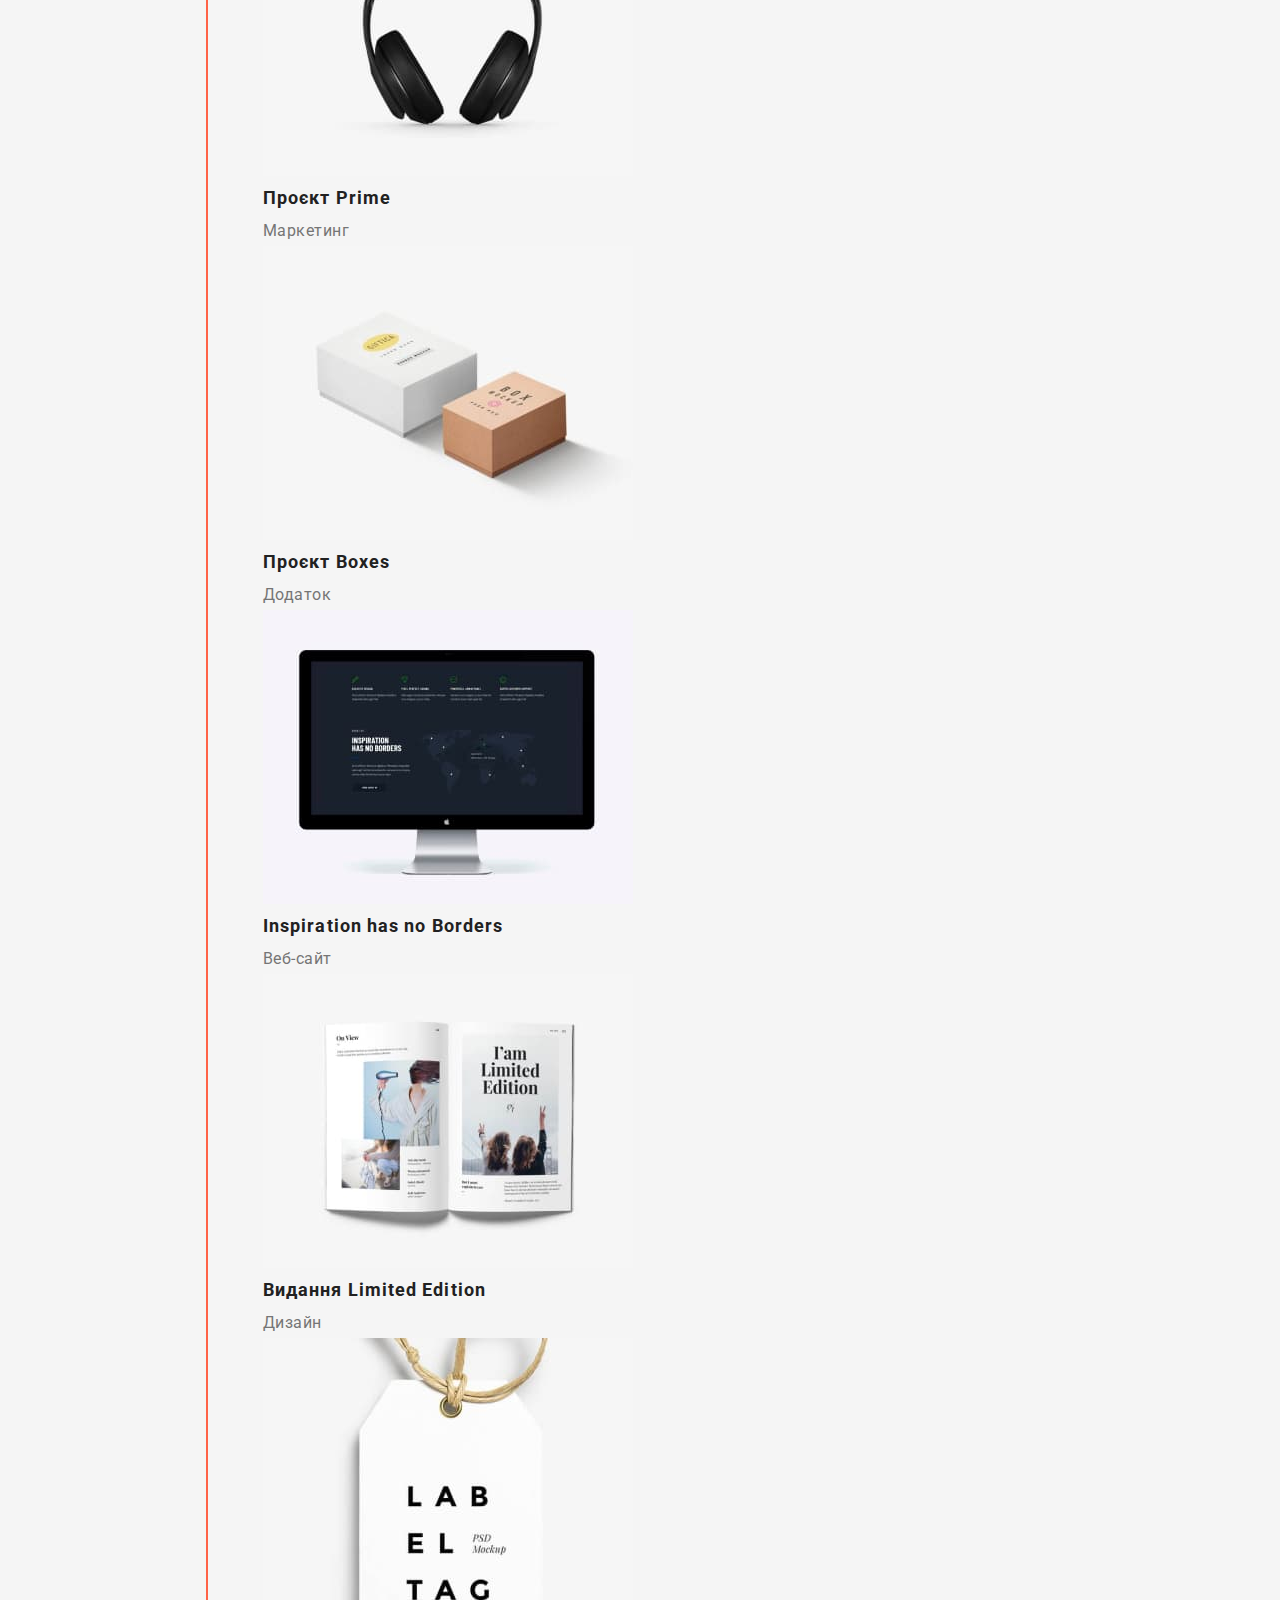
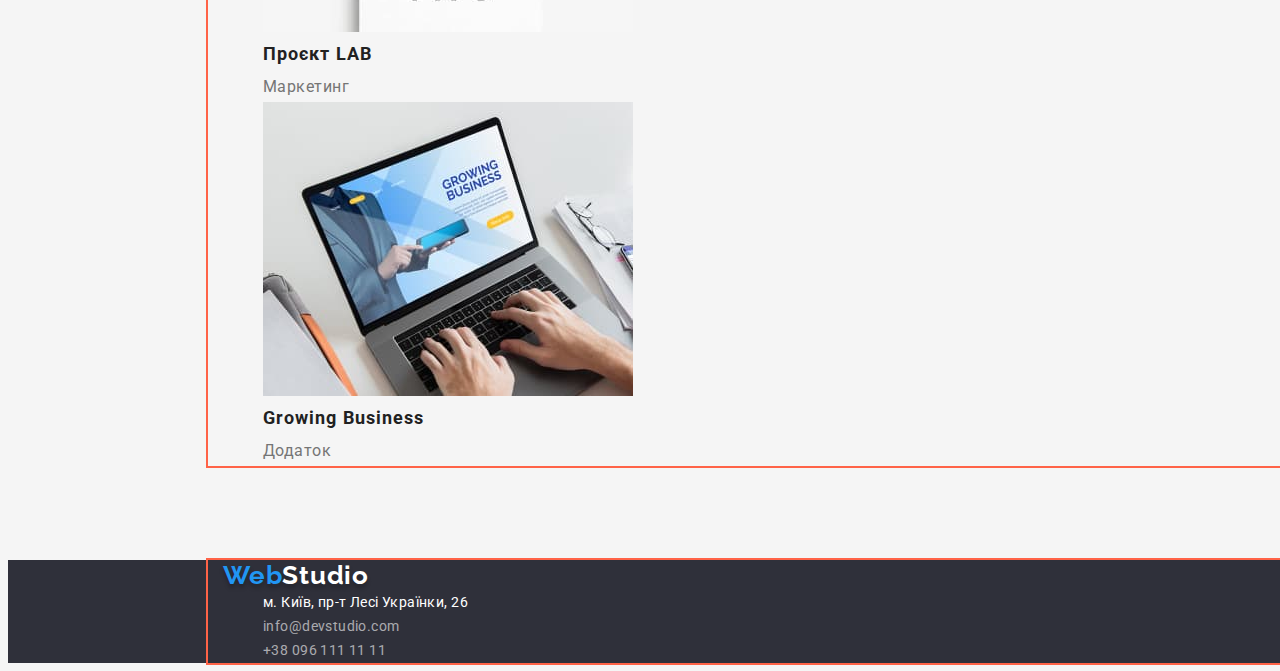
==== commit 0f5a5096: "adds conteiners" ====
--- a/portfolio.html
+++ b/portfolio.html
@@ -15,134 +15,150 @@
   </head>
   <body class="portfolio-body">
     <header class="page-header">
-      <nav>
-        <a href="" class="logo">Web<span class="studio">Studio</span></a>
-        <ul class="site-nav">
-          <li class="list"><a href="./index.html" class="link">Студія</a></li>
-          <li class="list"><a href="./portfolio.html" class="link">Портфоліо</a></li>
-          <li class="list"><a href="./" class="link">Контакти</a></li>
+      <div class="conteiner-header">
+        <nav class="site-nav">
+          <a href="" class="logo">Web<span class="studio">Studio</span></a>
+          <ul class="site-nav">
+            <li class="list"><a href="./index.html" class="link">Студія</a></li>
+            <li class="list"><a href="./portfolio.html" class="link">Портфоліо</a></li>
+            <li class="list"><a href="./" class="link">Контакти</a></li>
+          </ul>
+        </nav>
+        <ul>
+          <li class="list">
+            <a href="mailto:info@devstudio.com" class="auth-nav">info@devstudio.com</a>
+          </li>
+          <li class="list"><a href="tel:+380961111111" class="auth-nav">+38 096 111 11 11</a></li>
         </ul>
-      </nav>
-      <ul>
-        <li class="list">
-          <a href="mailto:info@devstudio.com" class="auth-nav">info@devstudio.com</a>
-        </li>
-        <li class="list"><a href="tel:+380961111111" class="auth-nav">+38 096 111 11 11</a></li>
-      </ul>
+      </div>
     </header>
     <main>
-      <!--Фільтр з 5 кнопок-->
-      <ul class="filters">
-        <li class="list"><button type="button" class="filter">Усі</button></li>
-        <li class="list"><button type="button" class="filter">Веб-сайти</button></li>
-        <li class="list"><button type="button" class="filter">Додатки</button></li>
-        <li class="list"><button type="button" class="filter">Дизайн</button></li>
-        <li class="list"><button type="button" class="filter">Маркетинг</button></li>
-      </ul>
-      <!--Приклади робіт-->
-      <ul class="examples">
-        <li class="list">
-          <a href="">
-            <img
-              src="./images/img1.jpg"
-              alt="екран комп'ютера з трьома представниками компанії та основними відомостями про них"
-              width="370"
-            />
-            <h2>Технокряк</h2>
-            <p>Веб-сайт</p>
-          </a>
-        </li>
-        <li class="list">
-          <a href="">
-            <img
-              src="./images/img2.jpg"
-              alt="зображення двох баскетболістів у стрибку в боротьбі за м'яч"
-              width="370"
-            />
-            <h2>Постер New Orlean vs Golden Star</h2>
-            <p>Дизайн</p>
-          </a>
-        </li>
-        <li class="list">
-          <a href="">
-            <img
-              src="./images/img3.jpg"
-              alt="сіра риба як логотип ресторану з назвою ресторану на ній"
-              width="370"
-            />
-            <h2>Ресторан Seafood</h2>
-            <p>Додаток</p>
-          </a>
-        </li>
-        <li class="list">
-          <a href="">
-            <img src="./images/img4.jpg" alt="великі навушники чорного кольору" width="370" />
-            <h2>Проєкт Prime</h2>
-            <p>Маркетинг</p>
-          </a>
-        </li>
-        <li class="list">
-          <a href="">
-            <img src="./images/img5.jpg" alt="біла і коричнева коробки лежать поруч" width="370" />
-            <h2>Проєкт Boxes</h2>
-            <p>Додаток</p>
-          </a>
-        </li>
-        <li class="list">
-          <a href="">
-            <img src="./images/img6.jpg" alt="комп'ютер з сторінкою сайту на екрані" width="370" />
-            <h2>Inspiration has no Borders</h2>
-            <p>Веб-сайт</p>
-          </a>
-        </li>
-        <li class="list">
-          <a href="">
-            <img
-              src="./images/img7.jpg"
-              alt="розворот журналу з зображеннями-прикладами дизайну"
-              width="370"
-            />
-            <h2>Видання Limited Edition</h2>
-            <p>Дизайн</p>
-          </a>
-        </li>
-        <li class="list">
-          <a href="">
-            <img src="./images/img8.jpg" alt="ярлик з логотипом компанії" width="370" />
-            <h2>Проєкт LAB</h2>
-            <p>Маркетинг</p>
-          </a>
-        </li>
-        <li class="list">
-          <a href="">
-            <img
-              src="./images/img9.jpg"
-              alt="руки на клавіатурі і сторінка з сійту компанії на екрані"
-              width="370"
-            />
-            <h2>Growing Business</h2>
-            <p>Додаток</p>
-          </a>
-        </li>
-      </ul>
+      <div class="portfolio-conteiner">
+        <section>
+          <!--Фільтр з 5 кнопок-->
+          <ul class="filters">
+            <li class="list"><button type="button" class="filter">Усі</button></li>
+            <li class="list"><button type="button" class="filter">Веб-сайти</button></li>
+            <li class="list"><button type="button" class="filter">Додатки</button></li>
+            <li class="list"><button type="button" class="filter">Дизайн</button></li>
+            <li class="list"><button type="button" class="filter">Маркетинг</button></li>
+          </ul>
+          <!--Приклади робіт-->
+          <ul class="examples">
+            <li class="list">
+              <a href="" class="link">
+                <img
+                  src="./images/img1.jpg"
+                  alt="екран комп'ютера з трьома представниками компанії та основними відомостями про них"
+                  width="370"
+                />
+                <h2>Технокряк</h2>
+                <p>Веб-сайт</p>
+              </a>
+            </li>
+            <li class="list">
+              <a href="" class="link">
+                <img
+                  src="./images/img2.jpg"
+                  alt="зображення двох баскетболістів у стрибку в боротьбі за м'яч"
+                  width="370"
+                />
+                <h2>Постер New Orlean vs Golden Star</h2>
+                <p>Дизайн</p>
+              </a>
+            </li>
+            <li class="list">
+              <a href="" class="link">
+                <img
+                  src="./images/img3.jpg"
+                  alt="сіра риба як логотип ресторану з назвою ресторану на ній"
+                  width="370"
+                />
+                <h2>Ресторан Seafood</h2>
+                <p>Додаток</p>
+              </a>
+            </li>
+            <li class="list">
+              <a href="" class="link">
+                <img src="./images/img4.jpg" alt="великі навушники чорного кольору" width="370" />
+                <h2>Проєкт Prime</h2>
+                <p>Маркетинг</p>
+              </a>
+            </li>
+            <li class="list">
+              <a href="" class="link">
+                <img
+                  src="./images/img5.jpg"
+                  alt="біла і коричнева коробки лежать поруч"
+                  width="370"
+                />
+                <h2>Проєкт Boxes</h2>
+                <p>Додаток</p>
+              </a>
+            </li>
+            <li class="list">
+              <a href="" class="link">
+                <img
+                  src="./images/img6.jpg"
+                  alt="комп'ютер з сторінкою сайту на екрані"
+                  width="370"
+                />
+                <h2>Inspiration has no Borders</h2>
+                <p>Веб-сайт</p>
+              </a>
+            </li>
+            <li class="list">
+              <a href="" class="link">
+                <img
+                  src="./images/img7.jpg"
+                  alt="розворот журналу з зображеннями-прикладами дизайну"
+                  width="370"
+                />
+                <h2>Видання Limited Edition</h2>
+                <p>Дизайн</p>
+              </a>
+            </li>
+            <li class="list">
+              <a href="" class="link">
+                <img src="./images/img8.jpg" alt="ярлик з логотипом компанії" width="370" />
+                <h2>Проєкт LAB</h2>
+                <p>Маркетинг</p>
+              </a>
+            </li>
+            <li class="list">
+              <a href="" class="link">
+                <img
+                  src="./images/img9.jpg"
+                  alt="руки на клавіатурі і сторінка з сійту компанії на екрані"
+                  width="370"
+                />
+                <h2>Growing Business</h2>
+                <p>Додаток</p>
+              </a>
+            </li>
+          </ul>
+        </section>
+      </div>
     </main>
     <footer class="page-footer">
-      <a href="./" class="logo">Web<span class="studio">Studio</span></a>
-      <address class="address">
-        <ul>
-          <li class="list">
-            <a
-              href="https://www.google.com/maps/d/u/0/viewer?mid=10uSM3H-mIU3GznYo2szRIEphczw&hl=en_US&ll=50.42732700000001%2C30.538092&z=17"
-              class="place"
-              >м. Київ, пр-т Лесі Українки, 26</a
-            >
-          </li>
-          <li class="list">
-            <a href="mailto:info@devstudio.com" class="email">info@devstudio.com</a>
-          </li>
-          <li class="list"><a href="tel:+380961111111" class="phone">+38 096 111 11 11</a></li>
-        </ul>
-      </address>
+      <div class="conteiner-footer">
+        <a href="./" class="logo">Web<span class="studio">Studio</span></a>
+        <address class="address">
+          <ul>
+            <li class="list">
+              <a
+                href="https://www.google.com/maps/d/u/0/viewer?mid=10uSM3H-mIU3GznYo2szRIEphczw&hl=en_US&ll=50.42732700000001%2C30.538092&z=17"
+                class="place"
+                >м. Київ, пр-т Лесі Українки, 26</a
+              >
+            </li>
+            <li class="list">
+              <a href="mailto:info@devstudio.com" class="email">info@devstudio.com</a>
+            </li>
+            <li class="list"><a href="tel:+380961111111" class="phone">+38 096 111 11 11</a></li>
+          </ul>
+        </address>
+      </div>
     </footer>
   </body>
 </html>
--- a/css/styles.css
+++ b/css/styles.css
@@ -1,3 +1,8 @@
+*,
+*::before,
+*::after {
+        box-sizing: border-box;
+}
 :root {
         --primary-text-color:#212121;
         --background-color:#F5F5F5;
@@ -12,8 +17,34 @@
     color:var(--primary-text-color);
     background-color: var(--background-color);
 }
+h1,
+h2,
+h3,
+h4,
+p,
+ul {
+        margin: 0;
+}
+.conteiner {
+        width: 100%;
+        max-width: 1200px;
+        margin: 0 200px 94px 200px;
+        padding: 0 15px;
+        outline: 2px solid tomato;
+}
+.conteiner:nth-child(4) {
+        margin-bottom: 0;
+}
 
 /*Навігація*/
+.conteiner-header {
+        margin: 0 200px;
+        width: 100%;
+        max-width: 1200px;
+        padding: 0 15px;
+        border-bottom: 1px solid #ECECEC;
+        outline: 2px solid tomato;
+}
 .logo {
         width: 145px;
         height: 31px;
@@ -27,6 +58,8 @@
         letter-spacing: 0.03em;
         color: var(--button-active-color);
         text-shadow: 0px 4px 4px rgba(0, 0, 0, 0.25);
+        text-decoration: none;
+        margin: 24px 93px 25px 0;
 }
 .logo:hover {
 color: var(--button-active-color);
@@ -40,6 +73,7 @@
                 line-height: 1.14;
                 letter-spacing: 0.02em;
                 color: var(--primary-text-color);
+                text-decoration: none;
 }
 .site-nav .link:hover,
 .site-nav .link:focus {
@@ -51,12 +85,24 @@
 /*Контакти*/
 .auth-nav {
     color: var(--accent-text-color);
+    font-size: 14px;
+    line-height: 1.14;
+    font-weight: 500;
+letter-spacing: 0.02em;
+    text-decoration: none;
 }
 .auth-nav:hover,
 .auth-nav:focus {
         color:var(--button-active-color);
 }
 /*Головна сторінка*/
+.main-conteiner {
+        width: 100%;
+        min-width: 1600px;
+        margin-bottom: 94px;
+        outline: 2px solid tomato;
+        
+}
 .main-title {
                 font-weight: 900;
                 font-size: 44px;
@@ -68,6 +114,11 @@
                 border: 1px solid #000000;
 }
 .order-button {
+        font-family: Roboto;
+        font-style: normal;
+                font-weight: 700;
+                font-size: 16px;
+                line-height: 1.88;
         background-color: var(--button-active-color);
         color: var(--aditional-color);
         cursor: pointer;
@@ -79,7 +130,12 @@
         color: var(--aditional-color);
 }
 .main-background {
-                background: #2F303A;
+        background: #2F303A;
+        width: 100%;
+        min-width: 1600px;
+}
+.section {
+        outline: 2px solid tomato;
 }
 .section-title {
                 font-weight: 700;
@@ -91,44 +147,56 @@
 }
 .section-subtitle {
         font-weight: 700;
-        font-size: 14px;
-        line-height: 1.14;
+                font-size: 14px;
+                line-height: 1.14;
         letter-spacing: 0.03em;
         text-transform: uppercase;
         color: var(--primary-text-color);
 }
 .section-text {
-                font-size: 14px;
+                font-size: 16px;
                 line-height: 1.71;
                 letter-spacing: 0.03em;
                 color: var(--accent-text-color);
 }
 /*Footer*/
+.conteiner-footer {
+                margin: 0 200px;
+                width: 100%;
+                max-width: 1200px;
+                padding: 0 15px;
+                outline: 2px solid tomato;
+}
 .page-footer .studio {
         color: var(--aditional-color);
 }
 .place {
             font-size: 14px;
+            font-style: normal;
             line-height: 1.71;
             letter-spacing: 0.03em;
             color: var(--aditional-color);
+            text-decoration: none;
 }
  .email {
         font-size: 14px;
+        font-style: normal;
         line-height: 1.71;
         letter-spacing: 0.03em;
         color: rgba(255, 255, 255, 0.6);
+        text-decoration: none;
 }
 .phone {
         font-size: 14px;
+        font-style: normal;
         line-height: 1.71;
         letter-spacing: 0.03em;
         color: rgba(255, 255, 255, 0.6);
+        text-decoration: none;
 }
 .page-footer {
         background-color: #2F303A;
         width: 1600px;
-        height: 252px;
         left: 0px;
         top: 2094px;     
 }
@@ -137,7 +205,15 @@
   color: var(--button-active-color);
 }
 /*Portfolio*/
+.portfolio-conteiner {
+width: 100%;
+        max-width: 1200px;
+        margin: 94px 200px;
+        padding: 0 15px;
+        outline: 2px solid tomato;
+}
 .filter {
+        font-family: Roboto;
         font-weight: 500;
         font-size: 16px;
         line-height: 1.63;
@@ -149,7 +225,8 @@
         list-style: none;
 }
 .filter:hover,
-.filter:focus {
+.filter:focus,
+.filter:active {
     color: var(--aditional-color);
     background-color: var(--button-active-color);
 }
@@ -165,6 +242,7 @@
         line-height: 2;
         letter-spacing: 0.06em;
         color: var(--primary-text-color);
+        text-decoration: none;
 }
 .examples p {
     font-size: 16px;
@@ -172,4 +250,10 @@
     letter-spacing: 0.03em;
     color: var(--accent-text-color);
 }
-
+.link {
+        text-decoration: none;
+}
+
+
+
+ 
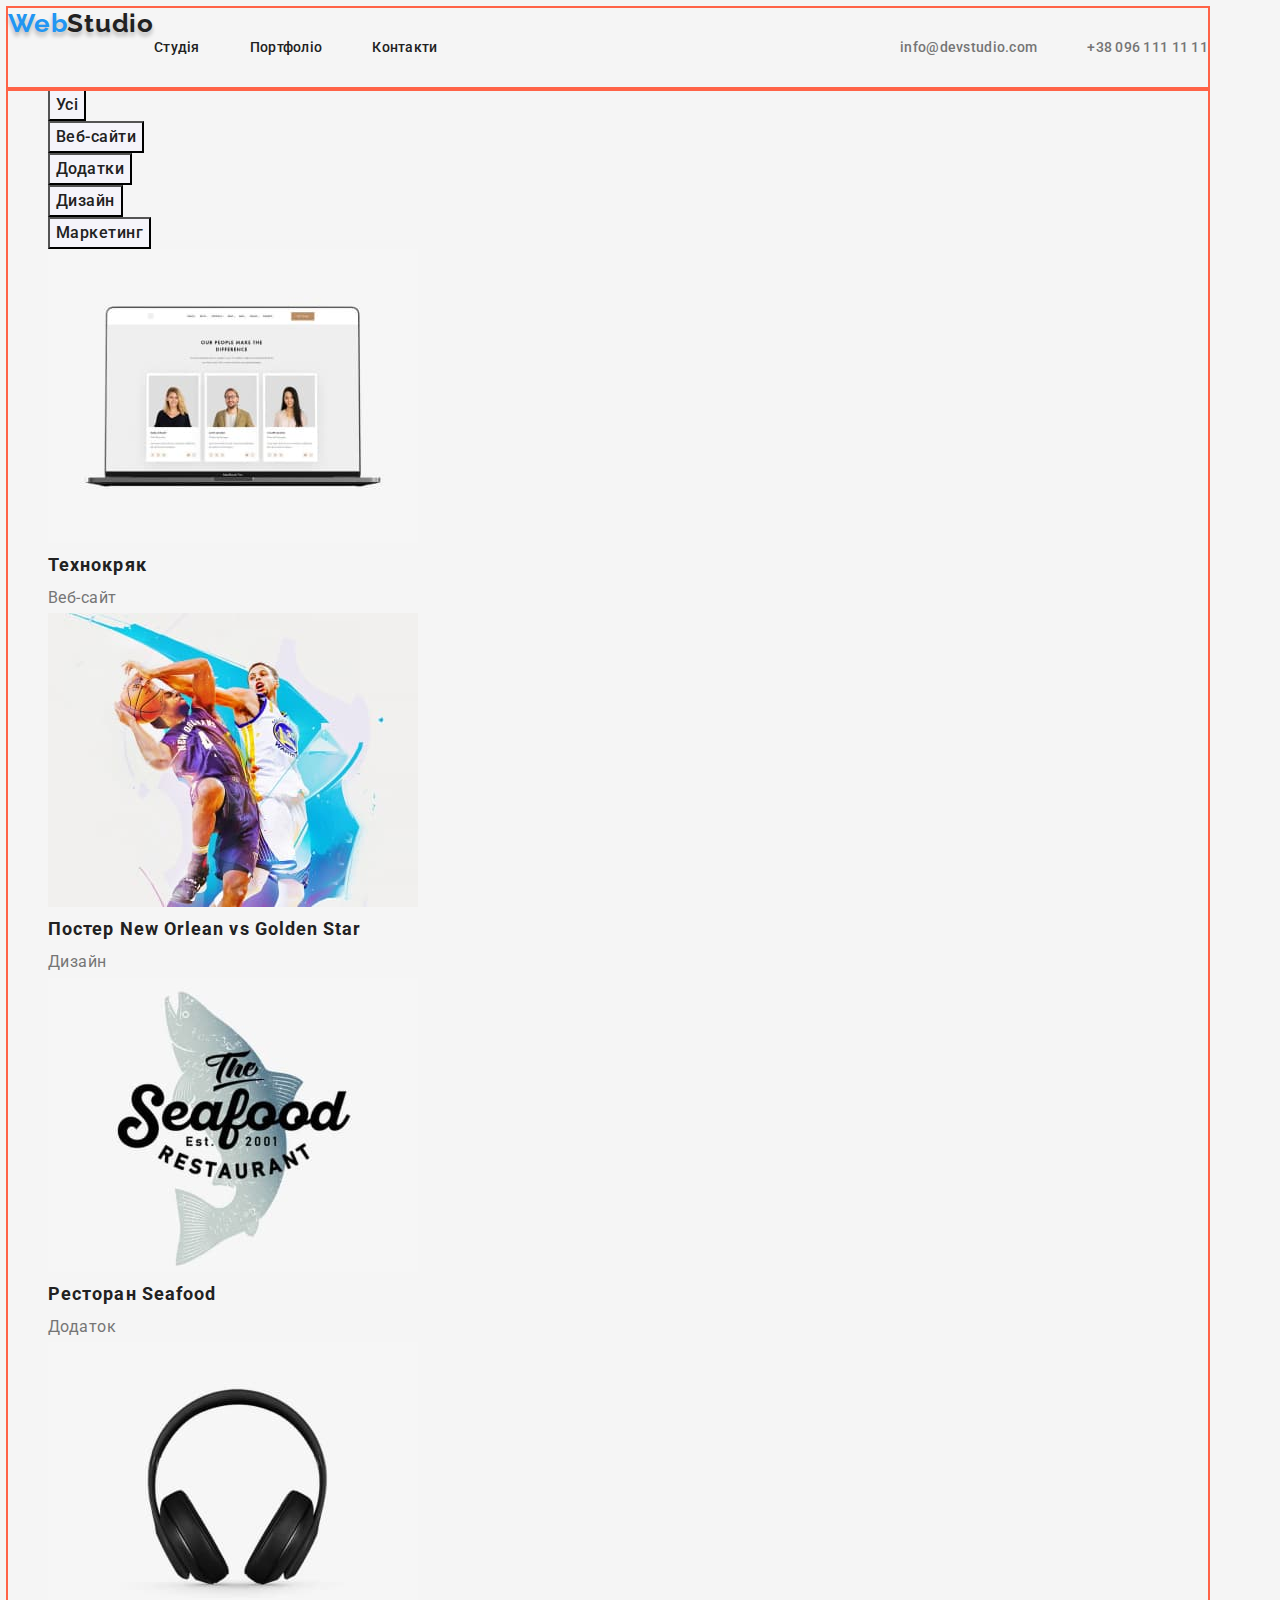
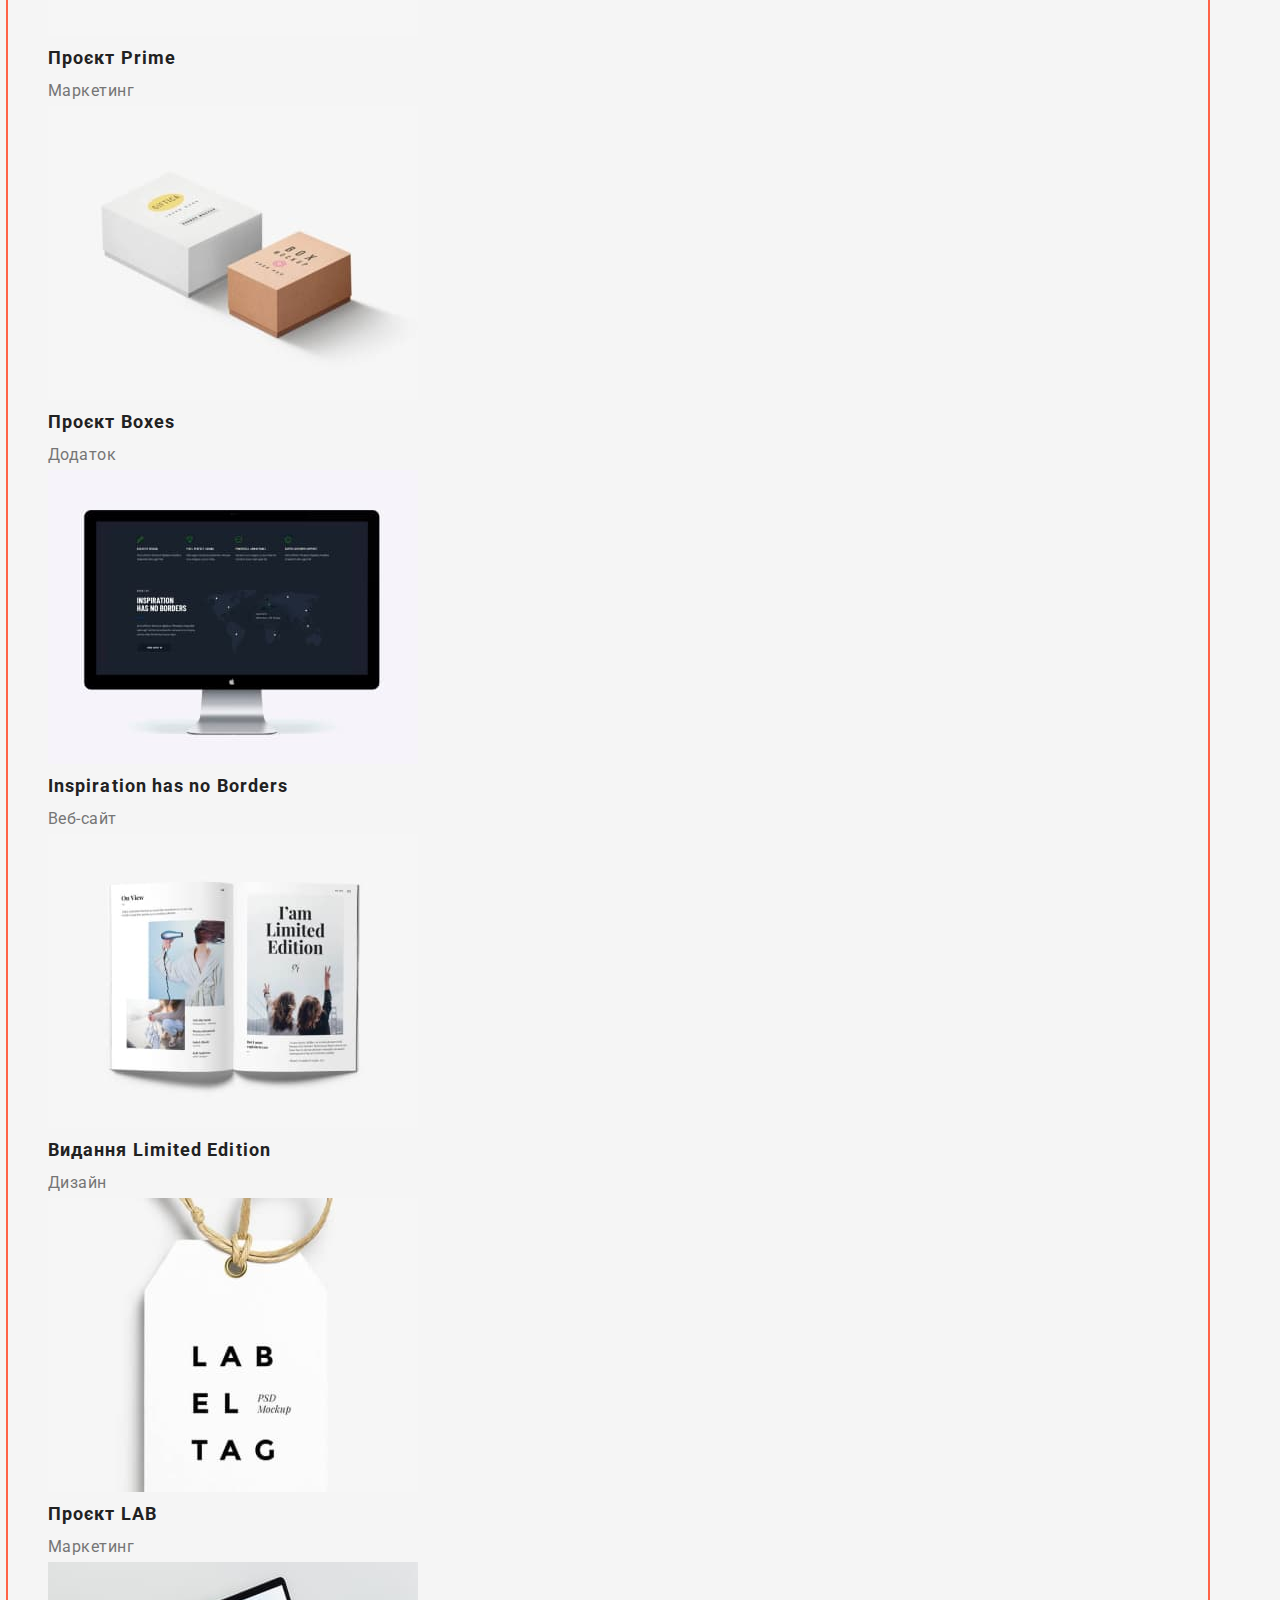
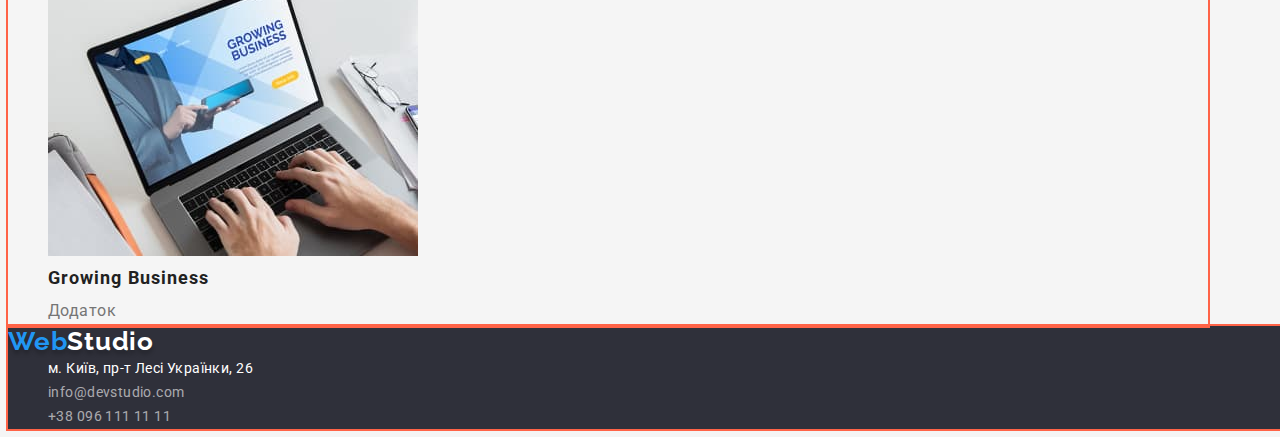
==== commit 1ac01d99: "flex updates" ====
--- a/portfolio.html
+++ b/portfolio.html
@@ -14,151 +14,159 @@
     <link rel="stylesheet" href="./css/styles.css" />
   </head>
   <body class="portfolio-body">
-    <header class="page-header">
-      <div class="conteiner-header">
-        <nav class="site-nav">
-          <a href="" class="logo">Web<span class="studio">Studio</span></a>
-          <ul class="site-nav">
-            <li class="list"><a href="./index.html" class="link">Студія</a></li>
-            <li class="list"><a href="./portfolio.html" class="link">Портфоліо</a></li>
-            <li class="list"><a href="./" class="link">Контакти</a></li>
-          </ul>
-        </nav>
-        <ul>
-          <li class="list">
-            <a href="mailto:info@devstudio.com" class="auth-nav">info@devstudio.com</a>
-          </li>
-          <li class="list"><a href="tel:+380961111111" class="auth-nav">+38 096 111 11 11</a></li>
-        </ul>
-      </div>
-    </header>
-    <main>
-      <div class="portfolio-conteiner">
-        <section>
-          <!--Фільтр з 5 кнопок-->
-          <ul class="filters">
-            <li class="list"><button type="button" class="filter">Усі</button></li>
-            <li class="list"><button type="button" class="filter">Веб-сайти</button></li>
-            <li class="list"><button type="button" class="filter">Додатки</button></li>
-            <li class="list"><button type="button" class="filter">Дизайн</button></li>
-            <li class="list"><button type="button" class="filter">Маркетинг</button></li>
-          </ul>
-          <!--Приклади робіт-->
-          <ul class="examples">
+    <section class="section">
+      <header class="page-header">
+        <div class="conteiner-header">
+          <nav class="site-nav">
+            <a href="" class="logo">Web<span class="studio">Studio</span></a>
+            <ul class="site-nav">
+              <li class="list"><a href="./index.html" class="link">Студія</a></li>
+              <li class="list"><a href="./portfolio.html" class="link">Портфоліо</a></li>
+              <li class="list"><a href="./" class="link">Контакти</a></li>
+            </ul>
+          </nav>
+          <ul class="site-auth">
             <li class="list">
-              <a href="" class="link">
-                <img
-                  src="./images/img1.jpg"
-                  alt="екран комп'ютера з трьома представниками компанії та основними відомостями про них"
-                  width="370"
-                />
-                <h2>Технокряк</h2>
-                <p>Веб-сайт</p>
-              </a>
+              <a href="mailto:info@devstudio.com" class="auth-nav">info@devstudio.com</a>
             </li>
             <li class="list">
-              <a href="" class="link">
-                <img
-                  src="./images/img2.jpg"
-                  alt="зображення двох баскетболістів у стрибку в боротьбі за м'яч"
-                  width="370"
-                />
-                <h2>Постер New Orlean vs Golden Star</h2>
-                <p>Дизайн</p>
-              </a>
-            </li>
-            <li class="list">
-              <a href="" class="link">
-                <img
-                  src="./images/img3.jpg"
-                  alt="сіра риба як логотип ресторану з назвою ресторану на ній"
-                  width="370"
-                />
-                <h2>Ресторан Seafood</h2>
-                <p>Додаток</p>
-              </a>
-            </li>
-            <li class="list">
-              <a href="" class="link">
-                <img src="./images/img4.jpg" alt="великі навушники чорного кольору" width="370" />
-                <h2>Проєкт Prime</h2>
-                <p>Маркетинг</p>
-              </a>
-            </li>
-            <li class="list">
-              <a href="" class="link">
-                <img
-                  src="./images/img5.jpg"
-                  alt="біла і коричнева коробки лежать поруч"
-                  width="370"
-                />
-                <h2>Проєкт Boxes</h2>
-                <p>Додаток</p>
-              </a>
-            </li>
-            <li class="list">
-              <a href="" class="link">
-                <img
-                  src="./images/img6.jpg"
-                  alt="комп'ютер з сторінкою сайту на екрані"
-                  width="370"
-                />
-                <h2>Inspiration has no Borders</h2>
-                <p>Веб-сайт</p>
-              </a>
-            </li>
-            <li class="list">
-              <a href="" class="link">
-                <img
-                  src="./images/img7.jpg"
-                  alt="розворот журналу з зображеннями-прикладами дизайну"
-                  width="370"
-                />
-                <h2>Видання Limited Edition</h2>
-                <p>Дизайн</p>
-              </a>
-            </li>
-            <li class="list">
-              <a href="" class="link">
-                <img src="./images/img8.jpg" alt="ярлик з логотипом компанії" width="370" />
-                <h2>Проєкт LAB</h2>
-                <p>Маркетинг</p>
-              </a>
-            </li>
-            <li class="list">
-              <a href="" class="link">
-                <img
-                  src="./images/img9.jpg"
-                  alt="руки на клавіатурі і сторінка з сійту компанії на екрані"
-                  width="370"
-                />
-                <h2>Growing Business</h2>
-                <p>Додаток</p>
-              </a>
+              <a href="tel:+380961111111" class="auth-nav">+38 096 111 11 11</a>
             </li>
           </ul>
-        </section>
-      </div>
+        </div>
+      </header>
+    </section>
+    <main>
+      <section class="section">
+        <div class="conteiner">
+          <section>
+            <!--Фільтр з 5 кнопок-->
+            <ul class="filters">
+              <li class="list"><button type="button" class="filter">Усі</button></li>
+              <li class="list"><button type="button" class="filter">Веб-сайти</button></li>
+              <li class="list"><button type="button" class="filter">Додатки</button></li>
+              <li class="list"><button type="button" class="filter">Дизайн</button></li>
+              <li class="list"><button type="button" class="filter">Маркетинг</button></li>
+            </ul>
+            <!--Приклади робіт-->
+            <ul class="examples">
+              <li class="list">
+                <a href="" class="link">
+                  <img
+                    src="./images/img1.jpg"
+                    alt="екран комп'ютера з трьома представниками компанії та основними відомостями про них"
+                    width="370"
+                  />
+                  <h2>Технокряк</h2>
+                  <p>Веб-сайт</p>
+                </a>
+              </li>
+              <li class="list">
+                <a href="" class="link">
+                  <img
+                    src="./images/img2.jpg"
+                    alt="зображення двох баскетболістів у стрибку в боротьбі за м'яч"
+                    width="370"
+                  />
+                  <h2>Постер New Orlean vs Golden Star</h2>
+                  <p>Дизайн</p>
+                </a>
+              </li>
+              <li class="list">
+                <a href="" class="link">
+                  <img
+                    src="./images/img3.jpg"
+                    alt="сіра риба як логотип ресторану з назвою ресторану на ній"
+                    width="370"
+                  />
+                  <h2>Ресторан Seafood</h2>
+                  <p>Додаток</p>
+                </a>
+              </li>
+              <li class="list">
+                <a href="" class="link">
+                  <img src="./images/img4.jpg" alt="великі навушники чорного кольору" width="370" />
+                  <h2>Проєкт Prime</h2>
+                  <p>Маркетинг</p>
+                </a>
+              </li>
+              <li class="list">
+                <a href="" class="link">
+                  <img
+                    src="./images/img5.jpg"
+                    alt="біла і коричнева коробки лежать поруч"
+                    width="370"
+                  />
+                  <h2>Проєкт Boxes</h2>
+                  <p>Додаток</p>
+                </a>
+              </li>
+              <li class="list">
+                <a href="" class="link">
+                  <img
+                    src="./images/img6.jpg"
+                    alt="комп'ютер з сторінкою сайту на екрані"
+                    width="370"
+                  />
+                  <h2>Inspiration has no Borders</h2>
+                  <p>Веб-сайт</p>
+                </a>
+              </li>
+              <li class="list">
+                <a href="" class="link">
+                  <img
+                    src="./images/img7.jpg"
+                    alt="розворот журналу з зображеннями-прикладами дизайну"
+                    width="370"
+                  />
+                  <h2>Видання Limited Edition</h2>
+                  <p>Дизайн</p>
+                </a>
+              </li>
+              <li class="list">
+                <a href="" class="link">
+                  <img src="./images/img8.jpg" alt="ярлик з логотипом компанії" width="370" />
+                  <h2>Проєкт LAB</h2>
+                  <p>Маркетинг</p>
+                </a>
+              </li>
+              <li class="list">
+                <a href="" class="link">
+                  <img
+                    src="./images/img9.jpg"
+                    alt="руки на клавіатурі і сторінка з сійту компанії на екрані"
+                    width="370"
+                  />
+                  <h2>Growing Business</h2>
+                  <p>Додаток</p>
+                </a>
+              </li>
+            </ul>
+          </section>
+        </div>
+      </section>
     </main>
-    <footer class="page-footer">
-      <div class="conteiner-footer">
-        <a href="./" class="logo">Web<span class="studio">Studio</span></a>
-        <address class="address">
-          <ul>
-            <li class="list">
-              <a
-                href="https://www.google.com/maps/d/u/0/viewer?mid=10uSM3H-mIU3GznYo2szRIEphczw&hl=en_US&ll=50.42732700000001%2C30.538092&z=17"
-                class="place"
-                >м. Київ, пр-т Лесі Українки, 26</a
-              >
-            </li>
-            <li class="list">
-              <a href="mailto:info@devstudio.com" class="email">info@devstudio.com</a>
-            </li>
-            <li class="list"><a href="tel:+380961111111" class="phone">+38 096 111 11 11</a></li>
-          </ul>
-        </address>
-      </div>
-    </footer>
+    <section class="section">
+      <footer class="page-footer">
+        <div class="conteiner-footer">
+          <a href="./" class="logo">Web<span class="studio">Studio</span></a>
+          <address class="address">
+            <ul>
+              <li class="list">
+                <a
+                  href="https://www.google.com/maps/d/u/0/viewer?mid=10uSM3H-mIU3GznYo2szRIEphczw&hl=en_US&ll=50.42732700000001%2C30.538092&z=17"
+                  class="place"
+                  >м. Київ, пр-т Лесі Українки, 26</a
+                >
+              </li>
+              <li class="list">
+                <a href="mailto:info@devstudio.com" class="email">info@devstudio.com</a>
+              </li>
+              <li class="list"><a href="tel:+380961111111" class="phone">+38 096 111 11 11</a></li>
+            </ul>
+          </address>
+        </div>
+      </footer>
+    </section>
   </body>
 </html>
--- a/css/styles.css
+++ b/css/styles.css
@@ -26,30 +26,28 @@
         margin: 0;
 }
 .conteiner {
+        width: 1200px;
+        outline: 2px solid tomato;
+        margin: 0;
+}
+
+/*Навігація*/
+.section {
         width: 100%;
-        max-width: 1200px;
-        margin: 0 200px 94px 200px;
-        padding: 0 15px;
-        outline: 2px solid tomato;
-}
-.conteiner:nth-child(4) {
-        margin-bottom: 0;
-}
-
-/*Навігація*/
+        max-width: 1600px;
+}
+/*.section :first-child {
+        background-color: #2F303A;
+}*/
 .conteiner-header {
-        margin: 0 200px;
-        width: 100%;
-        max-width: 1200px;
-        padding: 0 15px;
+        display: flex;
+        margin: 0;
+        width: 1200px;
         border-bottom: 1px solid #ECECEC;
         outline: 2px solid tomato;
 }
 .logo {
-        width: 145px;
-        height: 31px;
-        left: 215px;
-        top: 24px;
+        display: flex;
         font-family: 'Raleway';
         font-style: normal;
         font-weight: 700;
@@ -59,7 +57,7 @@
         color: var(--button-active-color);
         text-shadow: 0px 4px 4px rgba(0, 0, 0, 0.25);
         text-decoration: none;
-        margin: 24px 93px 25px 0;
+        margin: 0 auto;
 }
 .logo:hover {
 color: var(--button-active-color);
@@ -67,13 +65,30 @@
 .page-header .studio {
     color: var(--primary-text-color);
 }
+.site-nav {
+        display: flex;
+        align-items: flex-start;
+        margin-left: 0;
+        padding-left: 0;
+        
+}
+
+.site-nav .list:not(:last-child) {
+        margin-right: 50px;       
+}
+.site-nav .list+ .list {
+margin-left: 0;
+}
 .site-nav .link {
+        display: block;
                 font-weight: 500;
                 font-size: 14px;
                 line-height: 1.14;
                 letter-spacing: 0.02em;
                 color: var(--primary-text-color);
                 text-decoration: none;
+                padding-top: 32px;
+                padding-bottom: 32px;
 }
 .site-nav .link:hover,
 .site-nav .link:focus {
@@ -84,6 +99,7 @@
 }
 /*Контакти*/
 .auth-nav {
+        display: block;
     color: var(--accent-text-color);
     font-size: 14px;
     line-height: 1.14;
@@ -95,14 +111,15 @@
 .auth-nav:focus {
         color:var(--button-active-color);
 }
+.site-auth {
+        display:flex;
+        margin-left: auto;
+        align-items: center;
+}
+.site-auth .list + .list {
+        margin-left: 50px;
+}
 /*Головна сторінка*/
-.main-conteiner {
-        width: 100%;
-        min-width: 1600px;
-        margin-bottom: 94px;
-        outline: 2px solid tomato;
-        
-}
 .main-title {
                 font-weight: 900;
                 font-size: 44px;
@@ -114,6 +131,7 @@
                 border: 1px solid #000000;
 }
 .order-button {
+        display: inline-block;
         font-family: Roboto;
         font-style: normal;
                 font-weight: 700;
@@ -128,14 +146,6 @@
 .order-button:focus {
         background-color: var(--accent-text-color);
         color: var(--aditional-color);
-}
-.main-background {
-        background: #2F303A;
-        width: 100%;
-        min-width: 1600px;
-}
-.section {
-        outline: 2px solid tomato;
 }
 .section-title {
                 font-weight: 700;
@@ -161,10 +171,9 @@
 }
 /*Footer*/
 .conteiner-footer {
-                margin: 0 200px;
                 width: 100%;
-                max-width: 1200px;
-                padding: 0 15px;
+                max-width: 1600px;
+                margin: 0 auto;
                 outline: 2px solid tomato;
 }
 .page-footer .studio {
@@ -196,22 +205,13 @@
 }
 .page-footer {
         background-color: #2F303A;
-        width: 1600px;
-        left: 0px;
-        top: 2094px;     
+        width: 1600px;    
 }
 .address a:focus,
 .address a:hover {
   color: var(--button-active-color);
 }
 /*Portfolio*/
-.portfolio-conteiner {
-width: 100%;
-        max-width: 1200px;
-        margin: 94px 200px;
-        padding: 0 15px;
-        outline: 2px solid tomato;
-}
 .filter {
         font-family: Roboto;
         font-weight: 500;
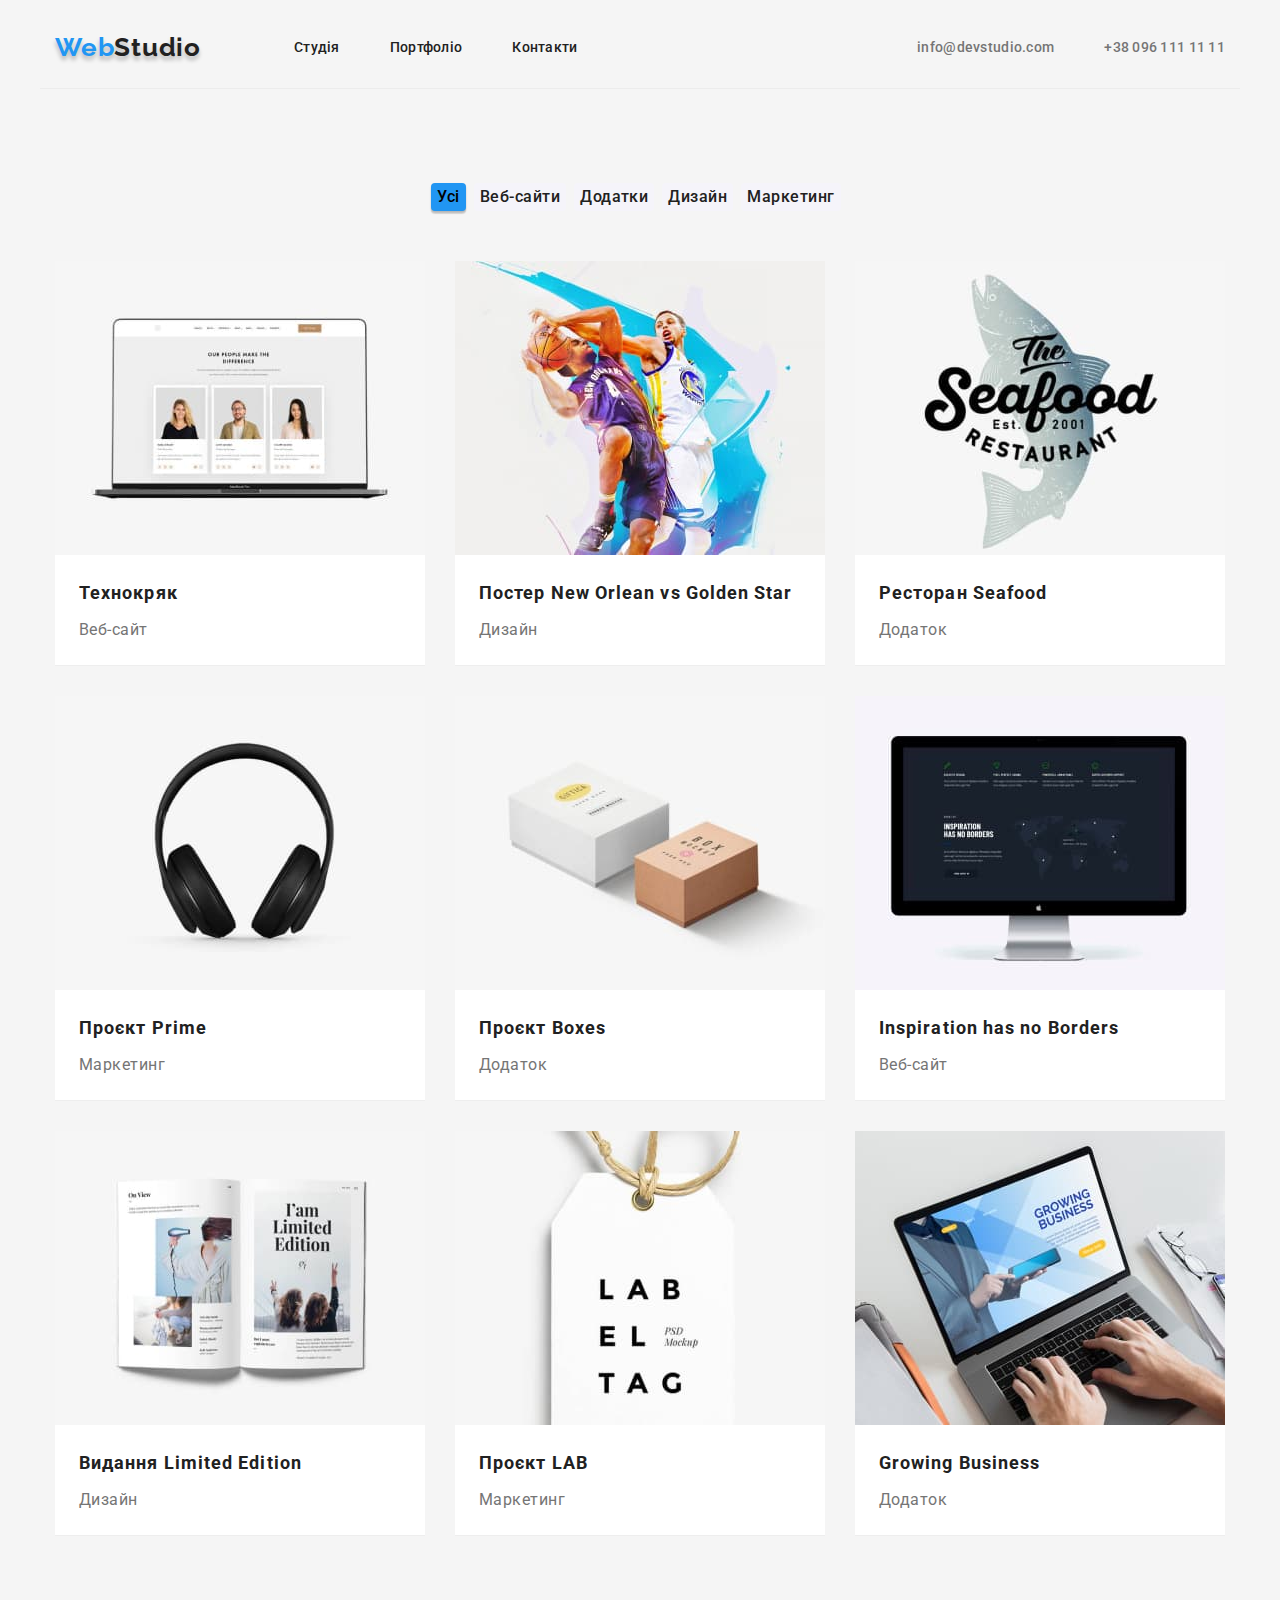
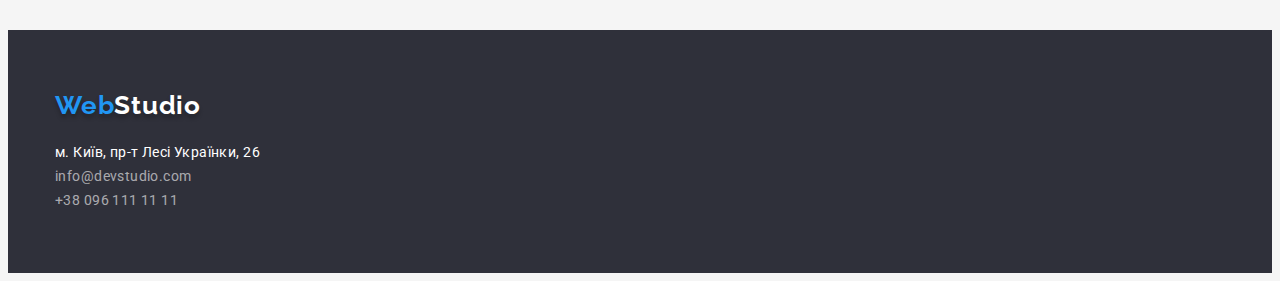
==== commit a8681e03: "does the third homework" ====
--- a/portfolio.html
+++ b/portfolio.html
@@ -2,23 +2,26 @@
 <html lang="uk">
   <head>
     <meta charset="UTF-8" />
-    <meta http-equiv="X-UA-Compatible" content="IE=edge" />
-    <meta name="viewport" content="width=device-width, initial-scale=1.0" />
     <link rel="preconnect" href="https://fonts.googleapis.com" />
     <link rel="preconnect" href="https://fonts.gstatic.com" crossorigin />
     <link
       href="https://fonts.googleapis.com/css2?family=Raleway:wght@700&family=Roboto:wght@400;500;700;900&display=swap"
       rel="stylesheet"
     />
-    <title>Portfolio</title>
+    <meta name="viewport" content="width=device-width, initial-scale=1.0" />
+    <title>WebStudio</title>
+    <link
+      href="https://cdnjs.cloudflare.com/ajax/libs/modern-normalize/1.1.0/modern-normalize.min.css"
+    />
     <link rel="stylesheet" href="./css/styles.css" />
   </head>
   <body class="portfolio-body">
-    <section class="section">
+    <section class="section-header">
+      <section class="section-header">
       <header class="page-header">
         <div class="conteiner-header">
           <nav class="site-nav">
-            <a href="" class="logo">Web<span class="studio">Studio</span></a>
+            <a href="" class="logo-header">Web<span class="studio">Studio</span></a>
             <ul class="site-nav">
               <li class="list"><a href="./index.html" class="link">Студія</a></li>
               <li class="list"><a href="./portfolio.html" class="link">Портфоліо</a></li>
@@ -37,121 +40,122 @@
       </header>
     </section>
     <main>
-      <section class="section">
-        <div class="conteiner">
-          <section>
-            <!--Фільтр з 5 кнопок-->
-            <ul class="filters">
-              <li class="list"><button type="button" class="filter">Усі</button></li>
-              <li class="list"><button type="button" class="filter">Веб-сайти</button></li>
-              <li class="list"><button type="button" class="filter">Додатки</button></li>
-              <li class="list"><button type="button" class="filter">Дизайн</button></li>
-              <li class="list"><button type="button" class="filter">Маркетинг</button></li>
-            </ul>
-            <!--Приклади робіт-->
-            <ul class="examples">
-              <li class="list">
+      <section class="section-portfolio">
+        <div class="conteiner-portfolio">
+          <!--Фільтр з 5 кнопок-->
+          <ul class="filters">
+            <li class="list"><button type="button" class="filter-all">Усі</button></li>
+            <li class="list"><button type="button" class="filter">Веб-сайти</button></li>
+            <li class="list"><button type="button" class="filter">Додатки</button></li>
+            <li class="list"><button type="button" class="filter">Дизайн</button></li>
+            <li class="list"><button type="button" class="filter">Маркетинг</button></li>
+          </ul>
+          <!--Приклади робіт-->
+
+          <ul class="examples">
+            <div class="conteiner-examples">
+              <li class="list-examples">
                 <a href="" class="link">
                   <img
                     src="./images/img1.jpg"
                     alt="екран комп'ютера з трьома представниками компанії та основними відомостями про них"
-                    width="370"
+                    width="370" class="photo"
                   />
                   <h2>Технокряк</h2>
                   <p>Веб-сайт</p>
                 </a>
               </li>
-              <li class="list">
+              <li class="list-examples">
                 <a href="" class="link">
                   <img
                     src="./images/img2.jpg"
                     alt="зображення двох баскетболістів у стрибку в боротьбі за м'яч"
-                    width="370"
+                    width="370" class="photo"
                   />
                   <h2>Постер New Orlean vs Golden Star</h2>
                   <p>Дизайн</p>
                 </a>
               </li>
-              <li class="list">
+              <li class="list-examples">
                 <a href="" class="link">
                   <img
                     src="./images/img3.jpg"
                     alt="сіра риба як логотип ресторану з назвою ресторану на ній"
-                    width="370"
+                    width="370" class="photo"
                   />
                   <h2>Ресторан Seafood</h2>
                   <p>Додаток</p>
                 </a>
               </li>
-              <li class="list">
+              <li class="list-examples">
                 <a href="" class="link">
-                  <img src="./images/img4.jpg" alt="великі навушники чорного кольору" width="370" />
+                  <img src="./images/img4.jpg" alt="великі навушники чорного кольору" width="370" class="photo"/>
                   <h2>Проєкт Prime</h2>
                   <p>Маркетинг</p>
                 </a>
               </li>
-              <li class="list">
+              <li class="list-examples">
                 <a href="" class="link">
                   <img
                     src="./images/img5.jpg"
                     alt="біла і коричнева коробки лежать поруч"
-                    width="370"
+                    width="370" class="photo"
                   />
                   <h2>Проєкт Boxes</h2>
                   <p>Додаток</p>
                 </a>
               </li>
-              <li class="list">
+              <li class="list-examples">
                 <a href="" class="link">
                   <img
                     src="./images/img6.jpg"
                     alt="комп'ютер з сторінкою сайту на екрані"
-                    width="370"
+                    width="370"class="photo" 
                   />
                   <h2>Inspiration has no Borders</h2>
                   <p>Веб-сайт</p>
                 </a>
               </li>
-              <li class="list">
+              <li class="list-examples">
                 <a href="" class="link">
                   <img
                     src="./images/img7.jpg"
                     alt="розворот журналу з зображеннями-прикладами дизайну"
-                    width="370"
+                    width="370" class="photo"
                   />
                   <h2>Видання Limited Edition</h2>
                   <p>Дизайн</p>
                 </a>
               </li>
-              <li class="list">
+              <li class="list-examples">
                 <a href="" class="link">
-                  <img src="./images/img8.jpg" alt="ярлик з логотипом компанії" width="370" />
+                  <img src="./images/img8.jpg" alt="ярлик з логотипом компанії" width="370" class="photo"/>
                   <h2>Проєкт LAB</h2>
                   <p>Маркетинг</p>
                 </a>
               </li>
-              <li class="list">
+              <li class="list-examples">
                 <a href="" class="link">
                   <img
                     src="./images/img9.jpg"
                     alt="руки на клавіатурі і сторінка з сійту компанії на екрані"
-                    width="370"
+                    width="370" class="photo"
                   />
                   <h2>Growing Business</h2>
                   <p>Додаток</p>
                 </a>
               </li>
-            </ul>
-          </section>
+            </div>
+          </ul>
         </div>
       </section>
     </main>
-    <section class="section">
+    <section class="section-footer">
       <footer class="page-footer">
         <div class="conteiner-footer">
-          <a href="./" class="logo">Web<span class="studio">Studio</span></a>
+          <a href="./" class="logo-footer">Web<span class="studio">Studio</span></a>
           <address class="address">
-            <ul>
+            <ul class="address-list">
               <li class="list">
                 <a
                   href="https://www.google.com/maps/d/u/0/viewer?mid=10uSM3H-mIU3GznYo2szRIEphczw&hl=en_US&ll=50.42732700000001%2C30.538092&z=17"
--- a/css/styles.css
+++ b/css/styles.css
@@ -27,26 +27,40 @@
 }
 .conteiner {
         width: 1200px;
-        outline: 2px solid tomato;
-        margin: 0;
+        padding: 0 15px; 
+        margin: 0 auto;        
 }
 
+.section {
+        width: auto;
+        display: flex;
+}
+.section-features {
+        width: auto;
+        padding-top: 94px;
+        padding-bottom: 94px;
+}
+.section-activities {
+        width: auto;
+        padding-bottom: 94px;
+}
+.section-portfolio {
+        width: auto;
+        padding: 94px 0;
+}
+.section-hero {
+        width: auto;
+        background-color: #2F303A;
+}
 /*Навігація*/
-.section {
-        width: 100%;
-        max-width: 1600px;
-}
-/*.section :first-child {
-        background-color: #2F303A;
-}*/
 .conteiner-header {
         display: flex;
-        margin: 0;
-        width: 1200px;
-        border-bottom: 1px solid #ECECEC;
-        outline: 2px solid tomato;
-}
-.logo {
+        margin: 0 auto;
+        padding: 0 15px;
+        width: 1200px;
+        border-bottom: 1px solid #ECECEC;      
+}
+.logo-header {
         display: flex;
         font-family: 'Raleway';
         font-style: normal;
@@ -57,55 +71,55 @@
         color: var(--button-active-color);
         text-shadow: 0px 4px 4px rgba(0, 0, 0, 0.25);
         text-decoration: none;
-        margin: 0 auto;
-}
-.logo:hover {
-color: var(--button-active-color);
+        margin-right: 93px;
+}
+.logo-header .logo-footer:hover {
+        color: var(--button-active-color);
 }
 .page-header .studio {
-    color: var(--primary-text-color);
+        color: var(--primary-text-color);
+        margin-right: 0;
 }
 .site-nav {
         display: flex;
-        align-items: flex-start;
+        align-items: center;
         margin-left: 0;
-        padding-left: 0;
-        
-}
-
+        padding-left: 0;     
+}
 .site-nav .list:not(:last-child) {
         margin-right: 50px;       
 }
 .site-nav .list+ .list {
-margin-left: 0;
+        margin-left: 0;
 }
 .site-nav .link {
         display: block;
-                font-weight: 500;
-                font-size: 14px;
-                line-height: 1.14;
-                letter-spacing: 0.02em;
-                color: var(--primary-text-color);
-                text-decoration: none;
-                padding-top: 32px;
-                padding-bottom: 32px;
+        font-weight: 500;
+        font-size: 14px;
+        line-height: 1.14;
+        letter-spacing: 0.02em;
+        color: var(--primary-text-color);
+        text-decoration: none;
+        padding-top: 32px;
+        padding-bottom: 32px;
 }
 .site-nav .link:hover,
-.site-nav .link:focus {
-    color: var(--button-active-color);
-}
-.site-nav .link .current {
+.site-nav .link:focus,
+.site-nav .link:active {
+        color: var(--button-active-color);
+}
+.site-nav .link:current {
         color: var(--button-active-color);
 }
 /*Контакти*/
 .auth-nav {
         display: block;
-    color: var(--accent-text-color);
-    font-size: 14px;
-    line-height: 1.14;
-    font-weight: 500;
-letter-spacing: 0.02em;
-    text-decoration: none;
+        color: var(--accent-text-color);
+        font-size: 14px;
+        line-height: 1.14;
+        font-weight: 500;
+        letter-spacing: 0.02em;
+        text-decoration: none;
 }
 .auth-nav:hover,
 .auth-nav:focus {
@@ -120,72 +134,188 @@
         margin-left: 50px;
 }
 /*Головна сторінка*/
+.conteiner-hero {
+        display: flex;
+        flex-direction: column;
+        width: 1200px;
+        height: 600px;
+        padding: 200px 15px 260px 15px;
+        margin: 0 auto;
+        align-items: center;
+}
 .main-title {
-                font-weight: 900;
-                font-size: 44px;
-                line-height: 1.36;
-                text-align: center;
-                letter-spacing: 0.06em;
-                text-transform: uppercase;
-                color: var(--aditional-color);
-                border: 1px solid #000000;
+        display: flex;
+        margin-bottom: 30px;
+        width: 696px;
+        font-weight: 900;
+        font-size: 44px;
+        line-height: 1.36;
+        text-align: center;
+        align-items: center;
+        letter-spacing: 0.06em;
+        text-transform: uppercase;
+         color: var(--aditional-color);
+        border: 1px solid #000000;
 }
 .order-button {
-        display: inline-block;
+        display: block;
         font-family: Roboto;
         font-style: normal;
-                font-weight: 700;
-                font-size: 16px;
-                line-height: 1.88;
-        background-color: var(--button-active-color);
-        color: var(--aditional-color);
+        font-weight: 700;
+        font-size: 16px;
+        line-height: 1.88;
+        color: var(--aditional-color);
+        background: #2196F3;
+        box-shadow: 0px 4px 4px rgba(0, 0, 0, 0.15);
+        border-radius: 4px;
         cursor: pointer;
 }
 .order-button:hover,
 .order-button:active,
 .order-button:focus {
-        background-color: var(--accent-text-color);
+        background: #188CE8;
+        box-shadow: 0px 4px 4px rgba(0, 0, 0, 0.15);
+        border-radius: 4px;
         color: var(--aditional-color);
 }
 .section-title {
-                font-weight: 700;
-                font-size: 36px;
-                line-height: 1.17;
-                text-align: center;
-                letter-spacing: 0.03em;
-                color: var(--primary-text-color);
+        font-weight: 700;
+        font-size: 36px;
+        line-height: 1.17;
+        text-align: center;
+        letter-spacing: 0.03em;
+        color: var(--primary-text-color);
+        margin-bottom: 50px;
 }
 .section-subtitle {
         font-weight: 700;
-                font-size: 14px;
-                line-height: 1.14;
+        font-size: 14px;
+        line-height: 1.14;
         letter-spacing: 0.03em;
         text-transform: uppercase;
         color: var(--primary-text-color);
+        margin-bottom: 10px;
 }
 .section-text {
-                font-size: 16px;
-                line-height: 1.71;
-                letter-spacing: 0.03em;
-                color: var(--accent-text-color);
+        font-size: 14px;
+        line-height: 2;
+        letter-spacing: 0.03em;
+        color: var(--accent-text-color);
+}
+.visually-hidden {
+        position: absolute;
+        white-space: nowrap;
+        width: 1px;
+        height: 1px;
+        overflow: hidden;
+        border: 0;
+        padding: 0;
+        clip: rect(0000);
+        clip-path: inset(50%);
+        margin: -1px;
+}
+.features {
+        display: flex;
+        padding: 0;
+}
+.features:not(:last-child) {
+        margin-right: 30px;
+}
+.activities {
+        display: flex;
+        padding: 0;
+}
+.activities-list:not(:last-child) {
+        margin-right: 30px;
+}
+.activities-list {
+        display: block;
+        display: flex;
+        list-style: none;
+}
+.example1,
+.example2,
+.example3 {
+        max-width: 100%;
+        height: auto;
+        display: block;
+        display: flex;
+}     
+.conteiner-staff {
+        width: 1200px;
+        padding: 94px 15px 94px 15px;
+        margin: 0 auto;
+}
+.staff {
+        display: flex;
+        padding: 0;
+}
+.staff-list:not(:last-child) {
+        margin-right: 30px;
+}
+.staff-list {
+        list-style: none;
+        background: var(--aditional-color);
+        box-shadow: 0px 1px 3px rgba(0, 0, 0, 0.12), 0px 1px 1px rgba(0, 0, 0, 0.14), 0px 2px 1px rgba(0, 0, 0, 0.2);
+        border-radius: 0px 0px 4px 4px;
+}
+.staff-name {
+        font-family: 'Roboto';
+        font-style: normal;
+        font-weight: 500;
+        font-size: 16px;
+        line-height: 1.19;
+        text-align: center;
+        letter-spacing: 0.03em;
+        color: var(--primary-text-color);
+        margin-top: 30px;
+        margin-bottom: 10px;
+}
+.position {
+        font-family: 'Roboto';
+        font-style: normal;
+        font-weight: 400;
+        font-size: 16px;
+        line-height: 1.19;
+        text-align: center;
+        letter-spacing: 0.03em;
+        margin-bottom: 30px;
+        color: var(--accent-text-color);
 }
 /*Footer*/
 .conteiner-footer {
-                width: 100%;
-                max-width: 1600px;
-                margin: 0 auto;
-                outline: 2px solid tomato;
+        padding: 60px 15px 60px 15px;
+        width: 1200px;
+        margin: 0 auto;               
+}
+.logo-footer {
+        display: flex;
+        font-family: 'Raleway';
+        font-style: normal;
+        font-weight: 700;
+        font-size: 26px;
+        line-height: 31px;
+        letter-spacing: 0.03em;
+        color: var(--button-active-color);
+        text-shadow: 0px 4px 4px rgba(0, 0, 0, 0.25);
+        text-decoration: none;
 }
 .page-footer .studio {
         color: var(--aditional-color);
 }
+.address-list {
+        padding-left: 0;
+        margin-top: 20px;
+}
+
 .place {
-            font-size: 14px;
-            font-style: normal;
-            line-height: 1.71;
-            letter-spacing: 0.03em;
-            color: var(--aditional-color);
-            text-decoration: none;
+        font-size: 14px;
+        font-style: normal;
+        line-height: 1.71;
+        letter-spacing: 0.03em;
+        color: var(--aditional-color);
+        text-decoration: none;
+        margin-bottom: 9px;
 }
  .email {
         font-size: 14px;
@@ -194,6 +324,7 @@
         letter-spacing: 0.03em;
         color: rgba(255, 255, 255, 0.6);
         text-decoration: none;
+        margin-bottom: 9px;
 }
 .phone {
         font-size: 14px;
@@ -203,23 +334,49 @@
         color: rgba(255, 255, 255, 0.6);
         text-decoration: none;
 }
-.page-footer {
-        background-color: #2F303A;
-        width: 1600px;    
+.section-footer {
+        background-color: #2F303A;   
 }
 .address a:focus,
 .address a:hover {
   color: var(--button-active-color);
 }
 /*Portfolio*/
+.conteiner-portfolio {
+        width: 1200px;
+        padding: 0 15px;
+        margin: 0 auto;
+        background: var(--background-color);
+}
 .filter {
+        margin-right: 8px;
         font-family: Roboto;
         font-weight: 500;
         font-size: 16px;
         line-height: 1.63;
         letter-spacing: 0.03em;
         color: var(--primary-text-color);
-        background-color: #F5F4FA
+        background-color: #F5F4FA;
+        border-radius: 4px;
+        border-width: 0;
+}
+.filter-all {
+        margin-right: 8px;
+        font-family: Roboto;
+        font-weight: 500;
+        font-size: 16px;
+        line-height: 1.63;
+        letter-spacing: 0.03em;
+        background-color: var(--button-active-color);
+        box-shadow: 0px 3px 1px rgba(0, 0, 0, 0.1), 0px 1px 2px rgba(0, 0, 0, 0.08), 0px 2px 2px rgba(0, 0, 0, 0.12);
+        border-radius: 4px;
+        border: 0;
+}
+.filters {
+        display: flex;
+        justify-content: center; 
+        padding: 0; 
+        margin-bottom: 50px;
 }
 .list {
         list-style: none;
@@ -227,16 +384,41 @@
 .filter:hover,
 .filter:focus,
 .filter:active {
-    color: var(--aditional-color);
-    background-color: var(--button-active-color);
+        color: var(--aditional-color);
+        background-color: var(--button-active-color);
+        border-radius: 4px;
+}
+.filter-all:hover,
+.filter-all:focus,
+.filter-all:active {
+        color: var(--aditional-color);
+        background-color: var(--button-active-color);
 }
 .button {
         cursor: pointer;
 }
 .portfolio-body {
-    background-color: var(--background-color);
+        background-color: var(--background-color);
+}
+.conteiner-examples {
+        width: 1170px;
+        display: flex;
+        flex-wrap: wrap;
+        gap: 30px;
+        align-items: center;
+        margin: 0 auto;
+}
+.list-examples {
+        flex-basis: calc((100% - 60px) / 3);
+        border-bottom: 1px solid #EEEEEE;
+        background-color: var(--aditional-color);
+        list-style: none;    
+}
+.photo {
+        display: flex;
 }
 .examples h2 {
+        margin: 20px 24px 4px 24px;
         font-weight: 700;
         font-size: 18px;
         line-height: 2;
@@ -245,10 +427,14 @@
         text-decoration: none;
 }
 .examples p {
-    font-size: 16px;
-    line-height: 1.88;
-    letter-spacing: 0.03em;
-    color: var(--accent-text-color);
+        margin: 0 24px 20px 24px;
+        font-size: 16px;
+        line-height: 1.88;
+        letter-spacing: 0.03em;
+        color: var(--accent-text-color);
+}
+.examples {
+        padding-left: 0;
 }
 .link {
         text-decoration: none;
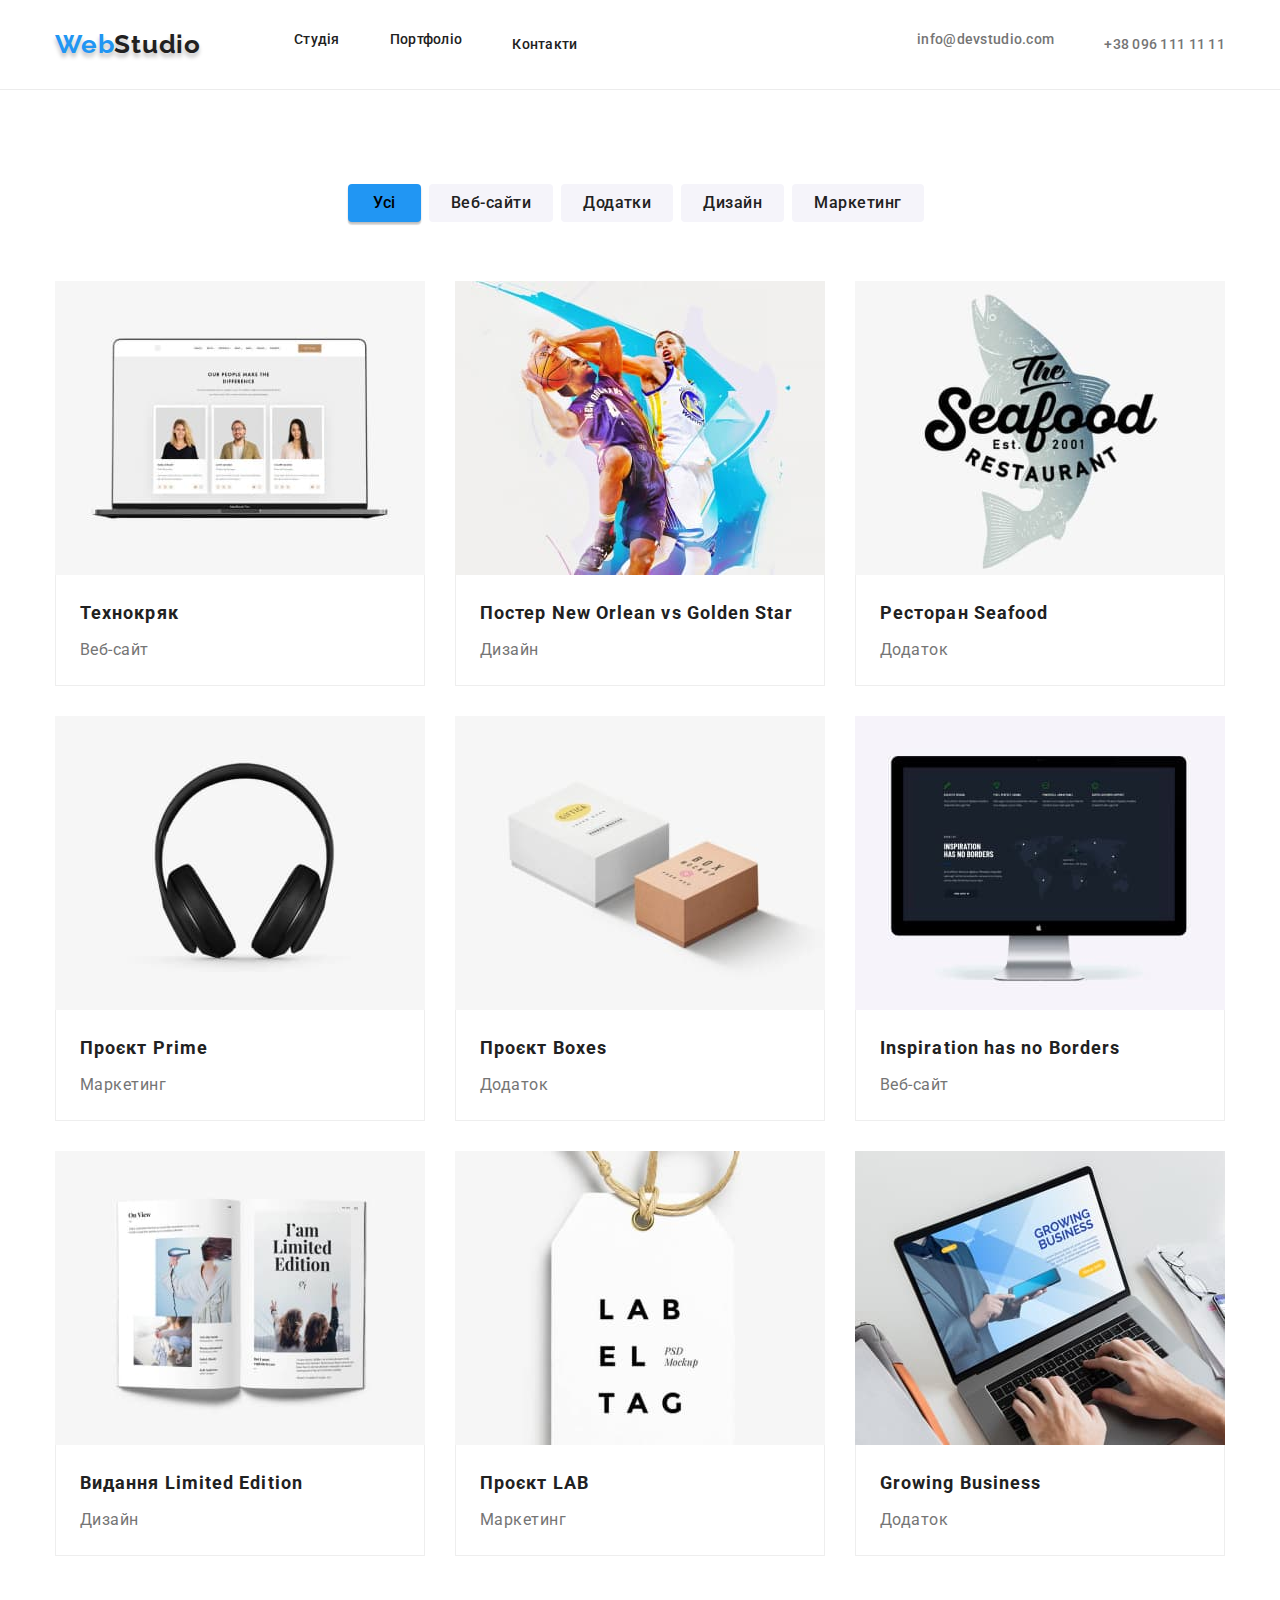
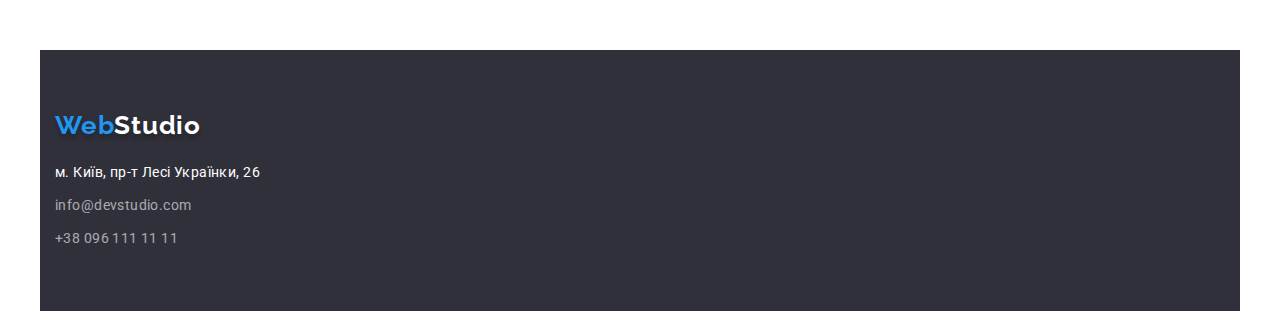
==== commit 1bd0417f: "fixes mistakes" ====
--- a/portfolio.html
+++ b/portfolio.html
@@ -10,9 +10,7 @@
     />
     <meta name="viewport" content="width=device-width, initial-scale=1.0" />
     <title>WebStudio</title>
-    <link
-      href="https://cdnjs.cloudflare.com/ajax/libs/modern-normalize/1.1.0/modern-normalize.min.css"
-    />
+    <link rel="stylesheet" href="https://cdnjs.cloudflare.com/ajax/libs/modern-normalize/1.1.0/modern-normalize.min.css" />
     <link rel="stylesheet" href="./css/styles.css" />
   </head>
   <body class="portfolio-body">
@@ -59,10 +57,11 @@
                   <img
                     src="./images/img1.jpg"
                     alt="екран комп'ютера з трьома представниками компанії та основними відомостями про них"
-                    width="370" class="photo"
-                  />
+                    width="370" class="photo"/>
+                  <div class="example-text">
                   <h2>Технокряк</h2>
                   <p>Веб-сайт</p>
+                  </div>
                 </a>
               </li>
               <li class="list-examples">
@@ -72,8 +71,10 @@
                     alt="зображення двох баскетболістів у стрибку в боротьбі за м'яч"
                     width="370" class="photo"
                   />
+                  <div class="example-text">
                   <h2>Постер New Orlean vs Golden Star</h2>
                   <p>Дизайн</p>
+                  </div>
                 </a>
               </li>
               <li class="list-examples">
@@ -83,15 +84,19 @@
                     alt="сіра риба як логотип ресторану з назвою ресторану на ній"
                     width="370" class="photo"
                   />
+                  <div class="example-text">
                   <h2>Ресторан Seafood</h2>
                   <p>Додаток</p>
+                  </div>
                 </a>
               </li>
               <li class="list-examples">
                 <a href="" class="link">
                   <img src="./images/img4.jpg" alt="великі навушники чорного кольору" width="370" class="photo"/>
-                  <h2>Проєкт Prime</h2>
+                  <div class="example-text">
+                    <h2>Проєкт Prime</h2>
                   <p>Маркетинг</p>
+                  </div>
                 </a>
               </li>
               <li class="list-examples">
@@ -101,8 +106,10 @@
                     alt="біла і коричнева коробки лежать поруч"
                     width="370" class="photo"
                   />
-                  <h2>Проєкт Boxes</h2>
+                  <div class="example-text">
+                    <h2>Проєкт Boxes</h2>
                   <p>Додаток</p>
+                  </div>
                 </a>
               </li>
               <li class="list-examples">
@@ -112,8 +119,10 @@
                     alt="комп'ютер з сторінкою сайту на екрані"
                     width="370"class="photo" 
                   />
-                  <h2>Inspiration has no Borders</h2>
+                  <div class="example-text">
+                    <h2>Inspiration has no Borders</h2>
                   <p>Веб-сайт</p>
+                  </div>
                 </a>
               </li>
               <li class="list-examples">
@@ -123,15 +132,19 @@
                     alt="розворот журналу з зображеннями-прикладами дизайну"
                     width="370" class="photo"
                   />
-                  <h2>Видання Limited Edition</h2>
+                  <div class="example-text">
+                    <h2>Видання Limited Edition</h2>
                   <p>Дизайн</p>
+                  </div>
                 </a>
               </li>
               <li class="list-examples">
                 <a href="" class="link">
                   <img src="./images/img8.jpg" alt="ярлик з логотипом компанії" width="370" class="photo"/>
-                  <h2>Проєкт LAB</h2>
+                  <div class="example-text">
+                    <h2>Проєкт LAB</h2>
                   <p>Маркетинг</p>
+                  </div>
                 </a>
               </li>
               <li class="list-examples">
@@ -141,8 +154,10 @@
                     alt="руки на клавіатурі і сторінка з сійту компанії на екрані"
                     width="370" class="photo"
                   />
-                  <h2>Growing Business</h2>
+                  <div class="example-text">
+                    <h2>Growing Business</h2>
                   <p>Додаток</p>
+                  </div>
                 </a>
               </li>
             </div>
--- a/css/styles.css
+++ b/css/styles.css
@@ -15,7 +15,6 @@
     font-style: normal;
         font-weight: 400;
     color:var(--primary-text-color);
-    background-color: var(--background-color);
 }
 h1,
 h2,
@@ -44,6 +43,9 @@
         width: auto;
         padding-bottom: 94px;
 }
+.section-staff {
+        padding-bottom: 94px;
+}
 .section-portfolio {
         width: auto;
         padding: 94px 0;
@@ -53,12 +55,14 @@
         background-color: #2F303A;
 }
 /*Навігація*/
+.page-header {
+        border-bottom: 1px solid #ECECEC;
+}
 .conteiner-header {
         display: flex;
         margin: 0 auto;
         padding: 0 15px;
-        width: 1200px;
-        border-bottom: 1px solid #ECECEC;      
+        width: 1200px;     
 }
 .logo-header {
         display: flex;
@@ -159,6 +163,9 @@
 }
 .order-button {
         display: block;
+        min-width: 216px;
+        height: 50px;
+        padding: 10px 32px;
         font-family: Roboto;
         font-style: normal;
         font-weight: 700;
@@ -243,7 +250,7 @@
 }     
 .conteiner-staff {
         width: 1200px;
-        padding: 94px 15px 94px 15px;
+        padding: 0 15px;
         margin: 0 auto;
 }
 .staff {
@@ -259,6 +266,10 @@
         box-shadow: 0px 1px 3px rgba(0, 0, 0, 0.12), 0px 1px 1px rgba(0, 0, 0, 0.14), 0px 2px 1px rgba(0, 0, 0, 0.2);
         border-radius: 0px 0px 4px 4px;
 }
+.card-text {
+        padding-top: 30px;
+        padding-bottom: 30px;
+}
 .staff-name {
         font-family: 'Roboto';
         font-style: normal;
@@ -283,10 +294,11 @@
         color: var(--accent-text-color);
 }
 /*Footer*/
-.conteiner-footer {
+.page-footer {
         padding: 60px 15px 60px 15px;
         width: 1200px;
-        margin: 0 auto;               
+        margin: 0 auto;
+        background-color: #2F303A;
 }
 .logo-footer {
         display: flex;
@@ -307,7 +319,9 @@
         padding-left: 0;
         margin-top: 20px;
 }
-
+.list:not(:last-child) {
+        margin-bottom: 9px;
+}
 .place {
         font-size: 14px;
         font-style: normal;
@@ -315,7 +329,7 @@
         letter-spacing: 0.03em;
         color: var(--aditional-color);
         text-decoration: none;
-        margin-bottom: 9px;
+        
 }
  .email {
         font-size: 14px;
@@ -324,7 +338,6 @@
         letter-spacing: 0.03em;
         color: rgba(255, 255, 255, 0.6);
         text-decoration: none;
-        margin-bottom: 9px;
 }
 .phone {
         font-size: 14px;
@@ -333,9 +346,6 @@
         letter-spacing: 0.03em;
         color: rgba(255, 255, 255, 0.6);
         text-decoration: none;
-}
-.section-footer {
-        background-color: #2F303A;   
 }
 .address a:focus,
 .address a:hover {
@@ -346,10 +356,10 @@
         width: 1200px;
         padding: 0 15px;
         margin: 0 auto;
-        background: var(--background-color);
 }
 .filter {
         margin-right: 8px;
+        padding: 6px 22px;
         font-family: Roboto;
         font-weight: 500;
         font-size: 16px;
@@ -362,6 +372,7 @@
 }
 .filter-all {
         margin-right: 8px;
+        padding: 6px 25px;
         font-family: Roboto;
         font-weight: 500;
         font-size: 16px;
@@ -397,9 +408,6 @@
 .button {
         cursor: pointer;
 }
-.portfolio-body {
-        background-color: var(--background-color);
-}
 .conteiner-examples {
         width: 1170px;
         display: flex;
@@ -410,15 +418,19 @@
 }
 .list-examples {
         flex-basis: calc((100% - 60px) / 3);
-        border-bottom: 1px solid #EEEEEE;
         background-color: var(--aditional-color);
         list-style: none;    
 }
 .photo {
         display: flex;
 }
+.example-text {
+        padding: 20px 24px;
+        border: 1px solid #EEEEEE;
+        border-top: 0;
+}
 .examples h2 {
-        margin: 20px 24px 4px 24px;
+        margin-bottom: 4px;
         font-weight: 700;
         font-size: 18px;
         line-height: 2;
@@ -427,7 +439,6 @@
         text-decoration: none;
 }
 .examples p {
-        margin: 0 24px 20px 24px;
         font-size: 16px;
         line-height: 1.88;
         letter-spacing: 0.03em;
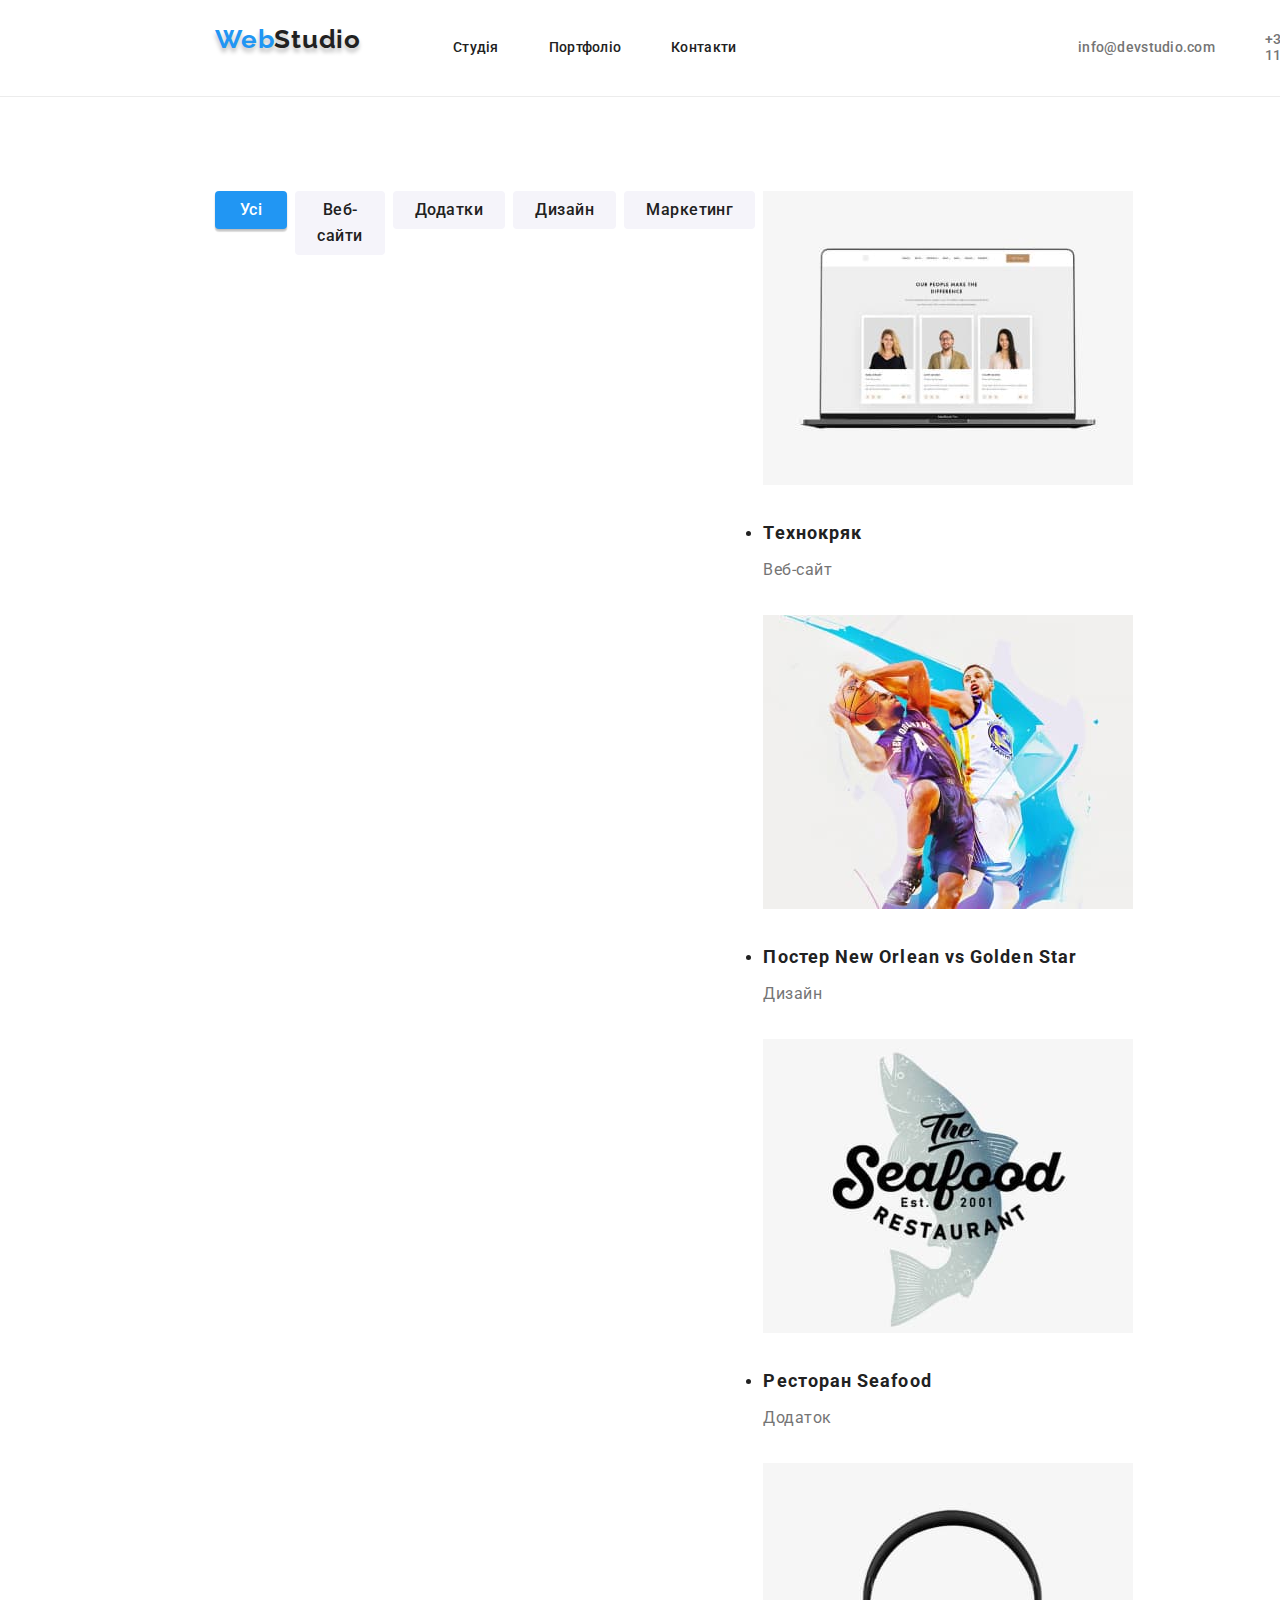
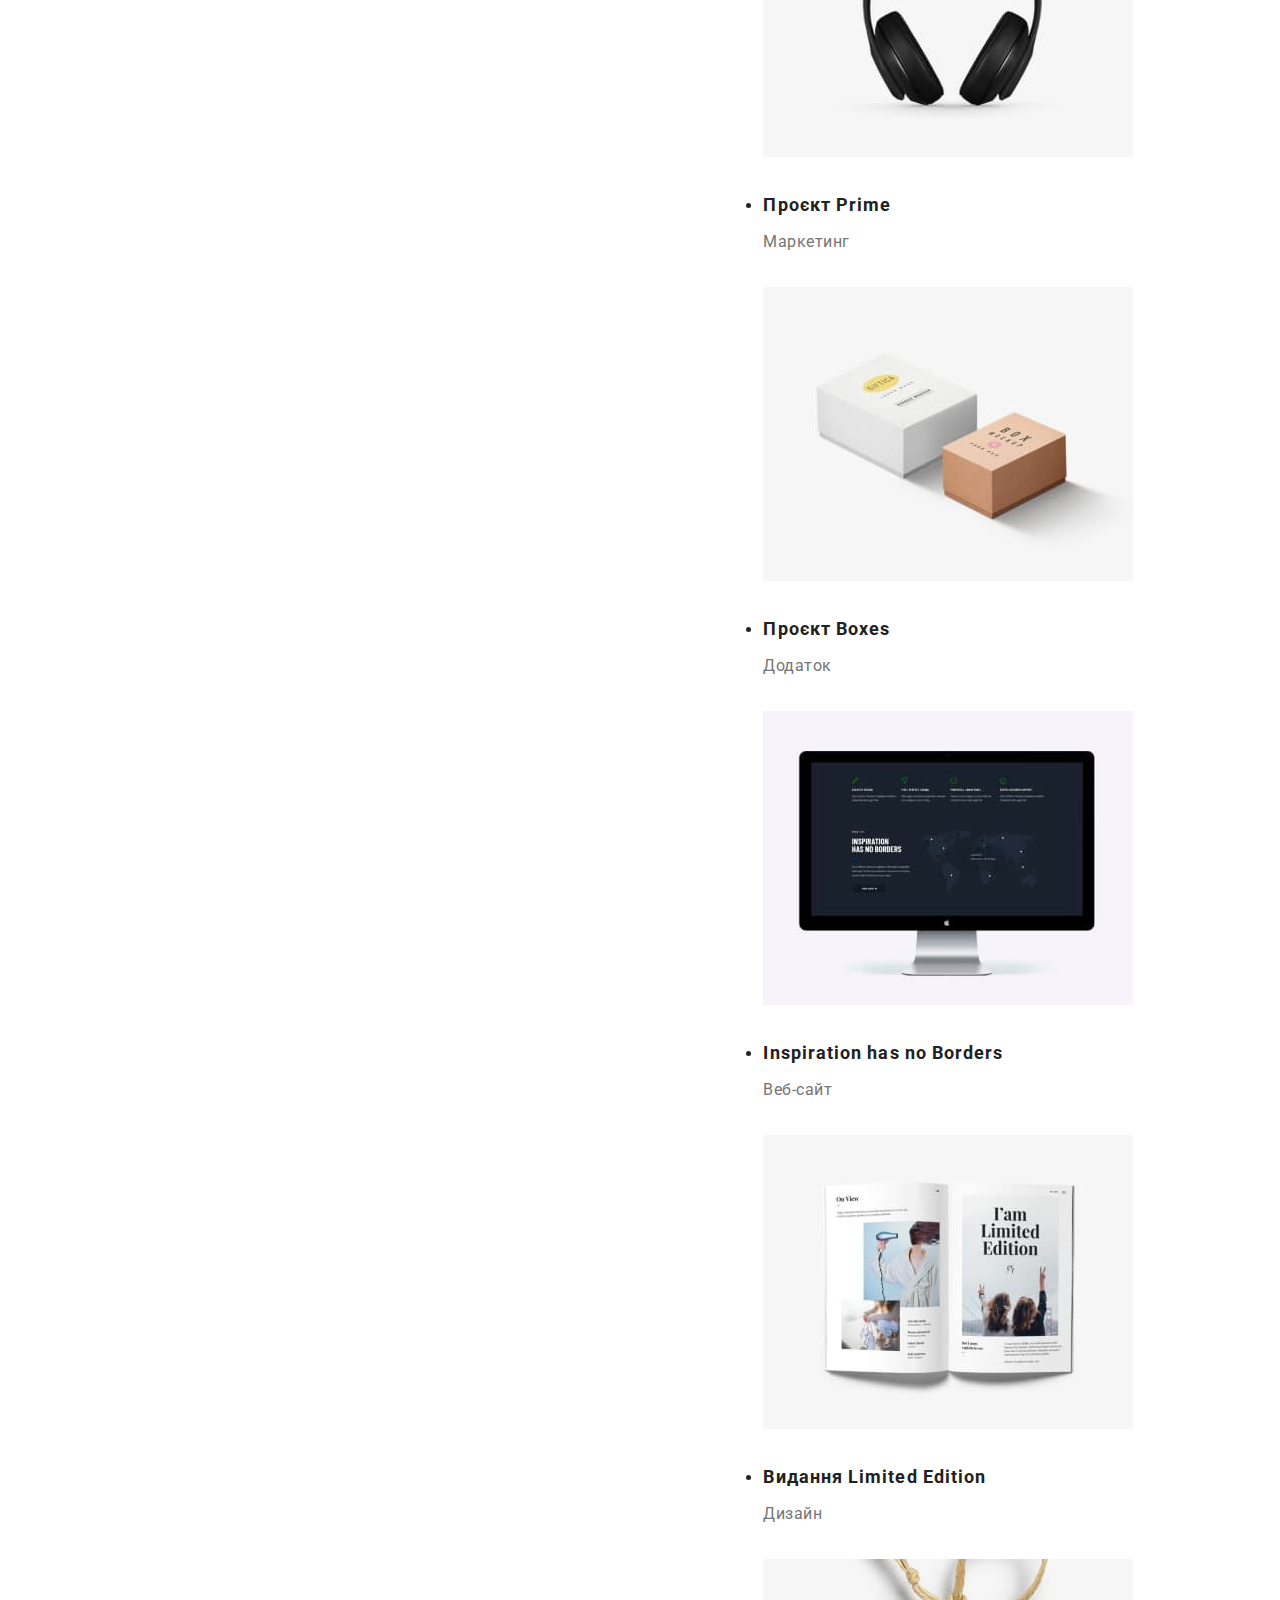
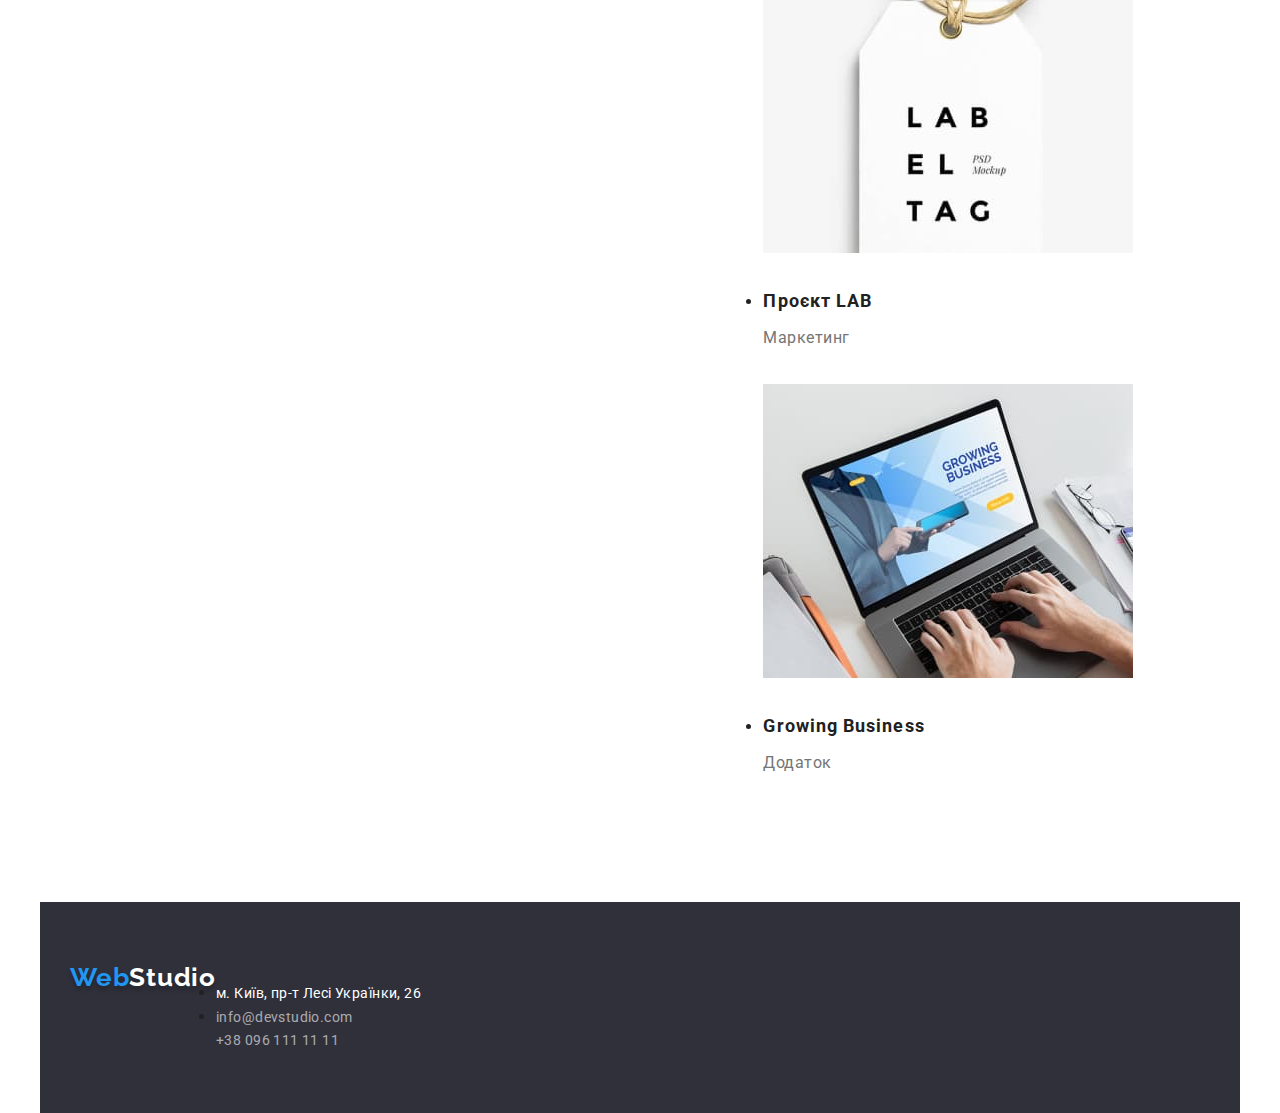
==== commit bf0610d4: "corrects" ====
--- a/portfolio.html
+++ b/portfolio.html
@@ -10,36 +10,38 @@
     />
     <meta name="viewport" content="width=device-width, initial-scale=1.0" />
     <title>WebStudio</title>
-    <link rel="stylesheet" href="https://cdnjs.cloudflare.com/ajax/libs/modern-normalize/1.1.0/modern-normalize.min.css" />
+    <link
+      rel="stylesheet"
+      href="https://cdnjs.cloudflare.com/ajax/libs/modern-normalize/1.1.0/modern-normalize.min.css"
+    />
     <link rel="stylesheet" href="./css/styles.css" />
   </head>
   <body class="portfolio-body">
-    <section class="section-header">
-      <section class="section-header">
-      <header class="page-header">
-        <div class="conteiner-header">
-          <nav class="site-nav">
-            <a href="" class="logo-header">Web<span class="studio">Studio</span></a>
-            <ul class="site-nav">
-              <li class="list"><a href="./index.html" class="link">Студія</a></li>
-              <li class="list"><a href="./portfolio.html" class="link">Портфоліо</a></li>
-              <li class="list"><a href="./" class="link">Контакти</a></li>
-            </ul>
-          </nav>
+    <header class="page-header">
+      <div class="conteiner">
+        <nav class="coneiner main-nav">
+          <a href="" class="logo-header">Web<span class="studio">Studio</span></a>
+          <ul class="site-nav">
+            <li class="item"><a href="./index.html" class="link">Студія</a></li>
+            <li class="item">
+              <a href="./portfolio.html" class="link">Портфоліо</a>
+            </li>
+            <li class="item"><a href="./" class="link">Контакти</a></li>
+          </ul>
           <ul class="site-auth">
-            <li class="list">
-              <a href="mailto:info@devstudio.com" class="auth-nav">info@devstudio.com</a>
-            </li>
-            <li class="list">
-              <a href="tel:+380961111111" class="auth-nav">+38 096 111 11 11</a>
-            </li>
-          </ul>
-        </div>
-      </header>
-    </section>
+            <li class="item">
+              <a href="mailto:info@devstudio.com" class="link">info@devstudio.com</a>
+            </li>
+            <li class="item">
+              <a href="tel:+380961111111" class="link">+38 096 111 11 11</a>
+            </li>
+          </ul>
+        </nav>
+      </div>
+    </header>
     <main>
       <section class="section-portfolio">
-        <div class="conteiner-portfolio">
+        <div class="conteiner">
           <!--Фільтр з 5 кнопок-->
           <ul class="filters">
             <li class="list"><button type="button" class="filter-all">Усі</button></li>
@@ -50,142 +52,158 @@
           </ul>
           <!--Приклади робіт-->
 
-          <ul class="examples">
-            <div class="conteiner-examples">
-              <li class="list-examples">
+          <div class="conteiner-examples">
+            <ul class="examples">
+              <li class="item">
                 <a href="" class="link">
                   <img
                     src="./images/img1.jpg"
                     alt="екран комп'ютера з трьома представниками компанії та основними відомостями про них"
-                    width="370" class="photo"/>
-                  <div class="example-text">
-                  <h2>Технокряк</h2>
-                  <p>Веб-сайт</p>
-                  </div>
-                </a>
-              </li>
-              <li class="list-examples">
+                    width="370"
+                    class="photo"
+                  />
+                  <div class="card-text">
+                    <h2>Технокряк</h2>
+                    <p>Веб-сайт</p>
+                  </div>
+                </a>
+              </li>
+              <li class="item">
                 <a href="" class="link">
                   <img
                     src="./images/img2.jpg"
                     alt="зображення двох баскетболістів у стрибку в боротьбі за м'яч"
-                    width="370" class="photo"
-                  />
-                  <div class="example-text">
-                  <h2>Постер New Orlean vs Golden Star</h2>
-                  <p>Дизайн</p>
-                  </div>
-                </a>
-              </li>
-              <li class="list-examples">
+                    width="370"
+                    class="photo"
+                  />
+                  <div class="card-text">
+                    <h2>Постер New Orlean vs Golden Star</h2>
+                    <p>Дизайн</p>
+                  </div>
+                </a>
+              </li>
+              <li class="item">
                 <a href="" class="link">
                   <img
                     src="./images/img3.jpg"
                     alt="сіра риба як логотип ресторану з назвою ресторану на ній"
-                    width="370" class="photo"
-                  />
-                  <div class="example-text">
-                  <h2>Ресторан Seafood</h2>
-                  <p>Додаток</p>
-                  </div>
-                </a>
-              </li>
-              <li class="list-examples">
-                <a href="" class="link">
-                  <img src="./images/img4.jpg" alt="великі навушники чорного кольору" width="370" class="photo"/>
-                  <div class="example-text">
+                    width="370"
+                    class="photo"
+                  />
+                  <div class="card-text">
+                    <h2>Ресторан Seafood</h2>
+                    <p>Додаток</p>
+                  </div>
+                </a>
+              </li>
+              <li class="item">
+                <a href="" class="link">
+                  <img
+                    src="./images/img4.jpg"
+                    alt="великі навушники чорного кольору"
+                    width="370"
+                    class="photo"
+                  />
+                  <div class="card-text">
                     <h2>Проєкт Prime</h2>
-                  <p>Маркетинг</p>
-                  </div>
-                </a>
-              </li>
-              <li class="list-examples">
+                    <p>Маркетинг</p>
+                  </div>
+                </a>
+              </li>
+              <li class="item">
                 <a href="" class="link">
                   <img
                     src="./images/img5.jpg"
                     alt="біла і коричнева коробки лежать поруч"
-                    width="370" class="photo"
-                  />
-                  <div class="example-text">
+                    width="370"
+                    class="photo"
+                  />
+                  <div class="card-text">
                     <h2>Проєкт Boxes</h2>
-                  <p>Додаток</p>
-                  </div>
-                </a>
-              </li>
-              <li class="list-examples">
+                    <p>Додаток</p>
+                  </div>
+                </a>
+              </li>
+              <li class="item">
                 <a href="" class="link">
                   <img
                     src="./images/img6.jpg"
                     alt="комп'ютер з сторінкою сайту на екрані"
-                    width="370"class="photo" 
-                  />
-                  <div class="example-text">
+                    width="370"
+                    class="photo"
+                  />
+                  <div class="card-text">
                     <h2>Inspiration has no Borders</h2>
-                  <p>Веб-сайт</p>
-                  </div>
-                </a>
-              </li>
-              <li class="list-examples">
+                    <p>Веб-сайт</p>
+                  </div>
+                </a>
+              </li>
+              <li class="item">
                 <a href="" class="link">
                   <img
                     src="./images/img7.jpg"
                     alt="розворот журналу з зображеннями-прикладами дизайну"
-                    width="370" class="photo"
-                  />
-                  <div class="example-text">
+                    width="370"
+                    class="photo"
+                  />
+                  <div class="card-text">
                     <h2>Видання Limited Edition</h2>
-                  <p>Дизайн</p>
-                  </div>
-                </a>
-              </li>
-              <li class="list-examples">
-                <a href="" class="link">
-                  <img src="./images/img8.jpg" alt="ярлик з логотипом компанії" width="370" class="photo"/>
-                  <div class="example-text">
+                    <p>Дизайн</p>
+                  </div>
+                </a>
+              </li>
+              <li class="item">
+                <a href="" class="link">
+                  <img
+                    src="./images/img8.jpg"
+                    alt="ярлик з логотипом компанії"
+                    width="370"
+                    class="photo"
+                  />
+                  <div class="card-text">
                     <h2>Проєкт LAB</h2>
-                  <p>Маркетинг</p>
-                  </div>
-                </a>
-              </li>
-              <li class="list-examples">
+                    <p>Маркетинг</p>
+                  </div>
+                </a>
+              </li>
+              <li class="item">
                 <a href="" class="link">
                   <img
                     src="./images/img9.jpg"
                     alt="руки на клавіатурі і сторінка з сійту компанії на екрані"
-                    width="370" class="photo"
-                  />
-                  <div class="example-text">
+                    width="370"
+                    class="photo"
+                  />
+                  <div class="card-text">
                     <h2>Growing Business</h2>
-                  <p>Додаток</p>
-                  </div>
-                </a>
-              </li>
-            </div>
-          </ul>
+                    <p>Додаток</p>
+                  </div>
+                </a>
+              </li>
+            </ul>
+          </div>
         </div>
       </section>
     </main>
-    <section class="section-footer">
-      <footer class="page-footer">
-        <div class="conteiner-footer">
-          <a href="./" class="logo-footer">Web<span class="studio">Studio</span></a>
-          <address class="address">
-            <ul class="address-list">
-              <li class="list">
-                <a
-                  href="https://www.google.com/maps/d/u/0/viewer?mid=10uSM3H-mIU3GznYo2szRIEphczw&hl=en_US&ll=50.42732700000001%2C30.538092&z=17"
-                  class="place"
-                  >м. Київ, пр-т Лесі Українки, 26</a
-                >
-              </li>
-              <li class="list">
-                <a href="mailto:info@devstudio.com" class="email">info@devstudio.com</a>
-              </li>
-              <li class="list"><a href="tel:+380961111111" class="phone">+38 096 111 11 11</a></li>
-            </ul>
-          </address>
-        </div>
-      </footer>
-    </section>
+    <footer class="page-footer">
+      <div class="conteiner">
+        <a href="./" class="logo-footer">Web<span class="studio">Studio</span></a>
+        <address class="address">
+          <ul class="address-list">
+            <li class="item">
+              <a
+                href="https://www.google.com/maps/d/u/0/viewer?mid=10uSM3H-mIU3GznYo2szRIEphczw&hl=en_US&ll=50.42732700000001%2C30.538092&z=17"
+                class="place"
+                >м. Київ, пр-т Лесі Українки, 26</a
+              >
+            </li>
+            <li class="item">
+              <a href="mailto:info@devstudio.com" class="email">info@devstudio.com</a>
+            </li>
+            <li class="list"><a href="tel:+380961111111" class="phone">+38 096 111 11 11</a></li>
+          </ul>
+        </address>
+      </div>
+    </footer>
   </body>
 </html>
--- a/css/styles.css
+++ b/css/styles.css
@@ -13,7 +13,7 @@
 body {
     font-family: Roboto,sans-serif;
     font-style: normal;
-        font-weight: 400;
+    font-weight: 400;
     color:var(--primary-text-color);
 }
 h1,
@@ -25,47 +25,40 @@
         margin: 0;
 }
 .conteiner {
+        display: flex;
         width: 1200px;
         padding: 0 15px; 
-        margin: 0 auto;        
-}
-
-.section {
+        margin: 0 auto;   
+}
+section {
+        width: 1600px;
+        padding-bottom: 94px;
         width: auto;
-        display: flex;
-}
-.section-features {
+}
+.section-portfolio {
+        width: 1600px;
+        padding: 94px 0;
+} 
+.section-hero {
+        padding: 184px 0 94px 0;
         width: auto;
-        padding-top: 94px;
-        padding-bottom: 94px;
-}
-.section-activities {
-        width: auto;
-        padding-bottom: 94px;
-}
-.section-staff {
-        padding-bottom: 94px;
-}
-.section-portfolio {
-        width: auto;
-        padding: 94px 0;
-}
-.section-hero {
-        width: auto;
-        background-color: #2F303A;
 }
 /*Навігація*/
 .page-header {
+        width: 1600px;
         border-bottom: 1px solid #ECECEC;
 }
-.conteiner-header {
-        display: flex;
-        margin: 0 auto;
-        padding: 0 15px;
-        width: 1200px;     
+.main-nav {
+        display: flex;
+        justify-content: center;
+        padding: 0 auto;
 }
 .logo-header {
         display: flex;
+        width: 145px;
+        margin-right: 93px;
+        padding-top: 24px;
+        padding-bottom: 25px;
         font-family: 'Raleway';
         font-style: normal;
         font-weight: 700;
@@ -75,25 +68,30 @@
         color: var(--button-active-color);
         text-shadow: 0px 4px 4px rgba(0, 0, 0, 0.25);
         text-decoration: none;
-        margin-right: 93px;
 }
 .logo-header .logo-footer:hover {
         color: var(--button-active-color);
 }
-.page-header .studio {
-        color: var(--primary-text-color);
-        margin-right: 0;
+ .page-header .studio {
+        color: var(--primary-text-color); 
 }
 .site-nav {
         display: flex;
         align-items: center;
+        width: 281px;
+        padding-left: 0;
         margin-left: 0;
-        padding-left: 0;     
-}
-.site-nav .list:not(:last-child) {
-        margin-right: 50px;       
-}
-.site-nav .list+ .list {
+        margin-right: 344px;
+        list-style: none; 
+}
+.site-nav .item {
+        display: flex;
+        display: block;
+}
+.site-nav .item:not(:last-child) {
+        margin-right: 50px;
+}
+.site-nav .item+.item {
         margin-left: 0;
 }
 .site-nav .link {
@@ -105,7 +103,7 @@
         color: var(--primary-text-color);
         text-decoration: none;
         padding-top: 32px;
-        padding-bottom: 32px;
+        padding-bottom: 32px;       
 }
 .site-nav .link:hover,
 .site-nav .link:focus,
@@ -116,8 +114,9 @@
         color: var(--button-active-color);
 }
 /*Контакти*/
-.auth-nav {
-        display: block;
+.site-auth .link {
+        display: block;
+        padding: 32px 0;
         color: var(--accent-text-color);
         font-size: 14px;
         line-height: 1.14;
@@ -125,31 +124,35 @@
         letter-spacing: 0.02em;
         text-decoration: none;
 }
-.auth-nav:hover,
-.auth-nav:focus {
+.site-auth .item {
+        list-style: none;
+}
+.site-auth .link:hover,
+.site-auth .link:focus {
         color:var(--button-active-color);
 }
 .site-auth {
-        display:flex;
+        display: flex;
+        align-items: center;
+        padding: 0;
         margin-left: auto;
-        align-items: center;
-}
-.site-auth .list + .list {
+}
+.site-auth .item + .item {
         margin-left: 50px;
-}
+} 
 /*Головна сторінка*/
 .conteiner-hero {
-        display: flex;
-        flex-direction: column;
-        width: 1200px;
+        width: 1600px;
         height: 600px;
-        padding: 200px 15px 260px 15px;
-        margin: 0 auto;
-        align-items: center;
+        padding-top: 140px;
+        text-align: center;
+        background-color: #2F303A;;
 }
 .main-title {
-        display: flex;
-        margin-bottom: 30px;
+        display: block;
+        margin: 140px auto 30px auto;
+        width: 696px;
+        height: 120px;
         width: 696px;
         font-weight: 900;
         font-size: 44px;
@@ -163,6 +166,7 @@
 }
 .order-button {
         display: block;
+        margin: 0 auto 260px auto;
         min-width: 216px;
         height: 50px;
         padding: 10px 32px;
@@ -185,7 +189,7 @@
         border-radius: 4px;
         color: var(--aditional-color);
 }
-.section-title {
+.title section {
         font-weight: 700;
         font-size: 36px;
         line-height: 1.17;
@@ -194,7 +198,7 @@
         color: var(--primary-text-color);
         margin-bottom: 50px;
 }
-.section-subtitle {
+.title {
         font-weight: 700;
         font-size: 14px;
         line-height: 1.14;
@@ -203,7 +207,7 @@
         color: var(--primary-text-color);
         margin-bottom: 10px;
 }
-.section-text {
+.text {
         font-size: 14px;
         line-height: 2;
         letter-spacing: 0.03em;
@@ -248,11 +252,6 @@
         display: block;
         display: flex;
 }     
-.conteiner-staff {
-        width: 1200px;
-        padding: 0 15px;
-        margin: 0 auto;
-}
 .staff {
         display: flex;
         padding: 0;
@@ -352,11 +351,6 @@
   color: var(--button-active-color);
 }
 /*Portfolio*/
-.conteiner-portfolio {
-        width: 1200px;
-        padding: 0 15px;
-        margin: 0 auto;
-}
 .filter {
         margin-right: 8px;
         padding: 6px 22px;
@@ -379,6 +373,7 @@
         line-height: 1.63;
         letter-spacing: 0.03em;
         background-color: var(--button-active-color);
+        color: var(--aditional-color);
         box-shadow: 0px 3px 1px rgba(0, 0, 0, 0.1), 0px 1px 2px rgba(0, 0, 0, 0.08), 0px 2px 2px rgba(0, 0, 0, 0.12);
         border-radius: 4px;
         border: 0;
